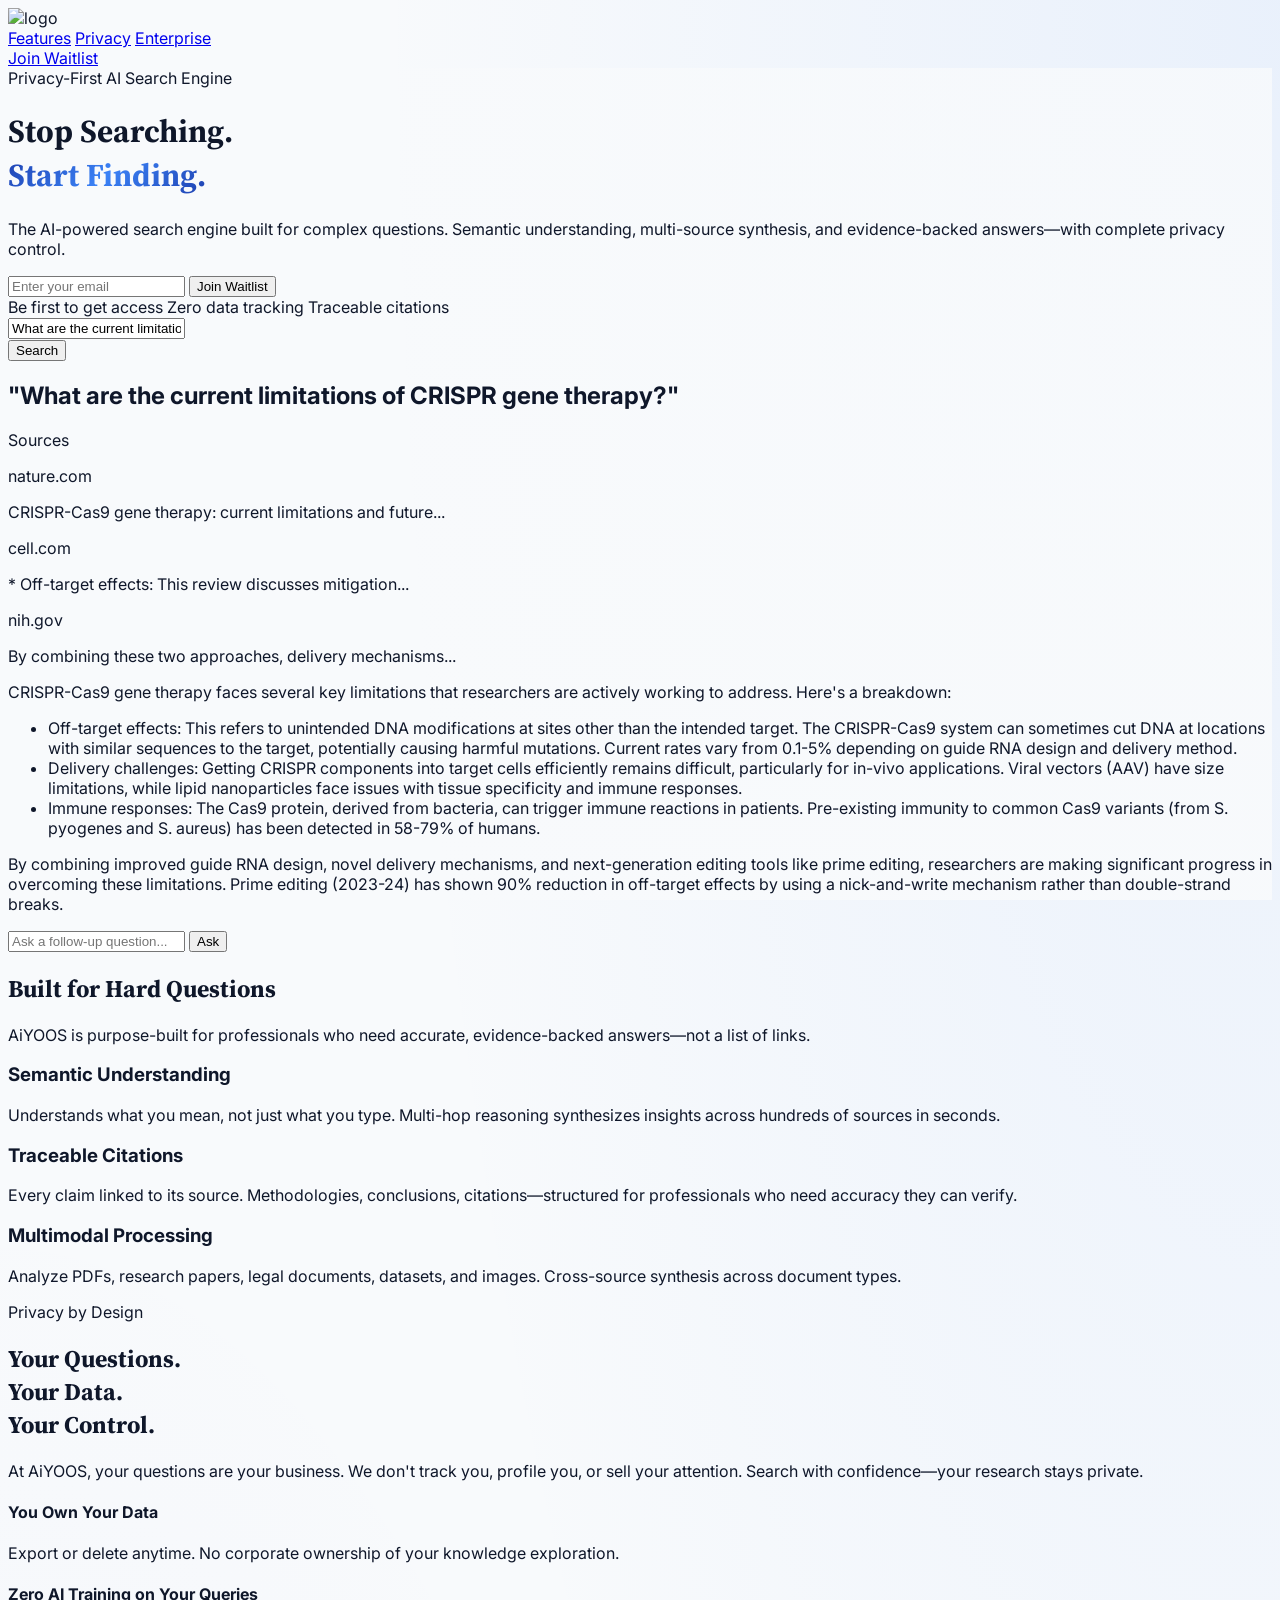
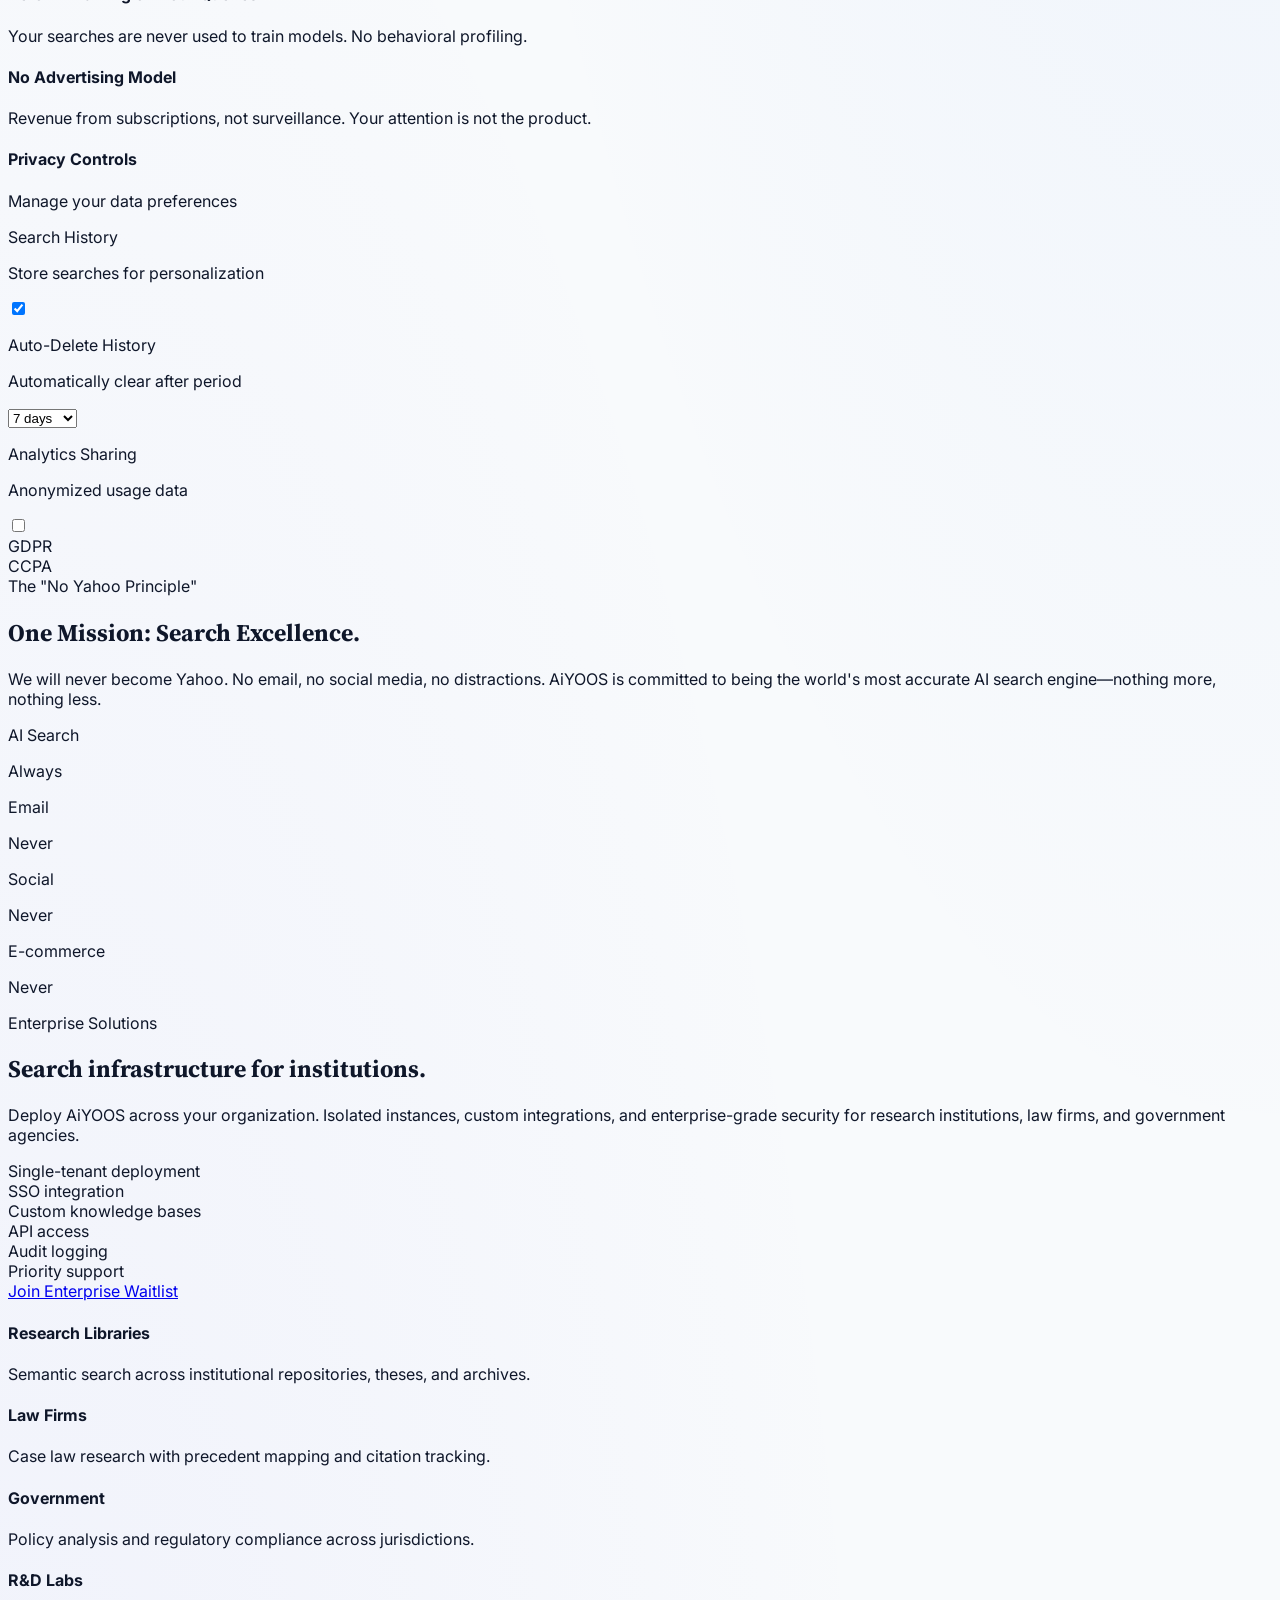
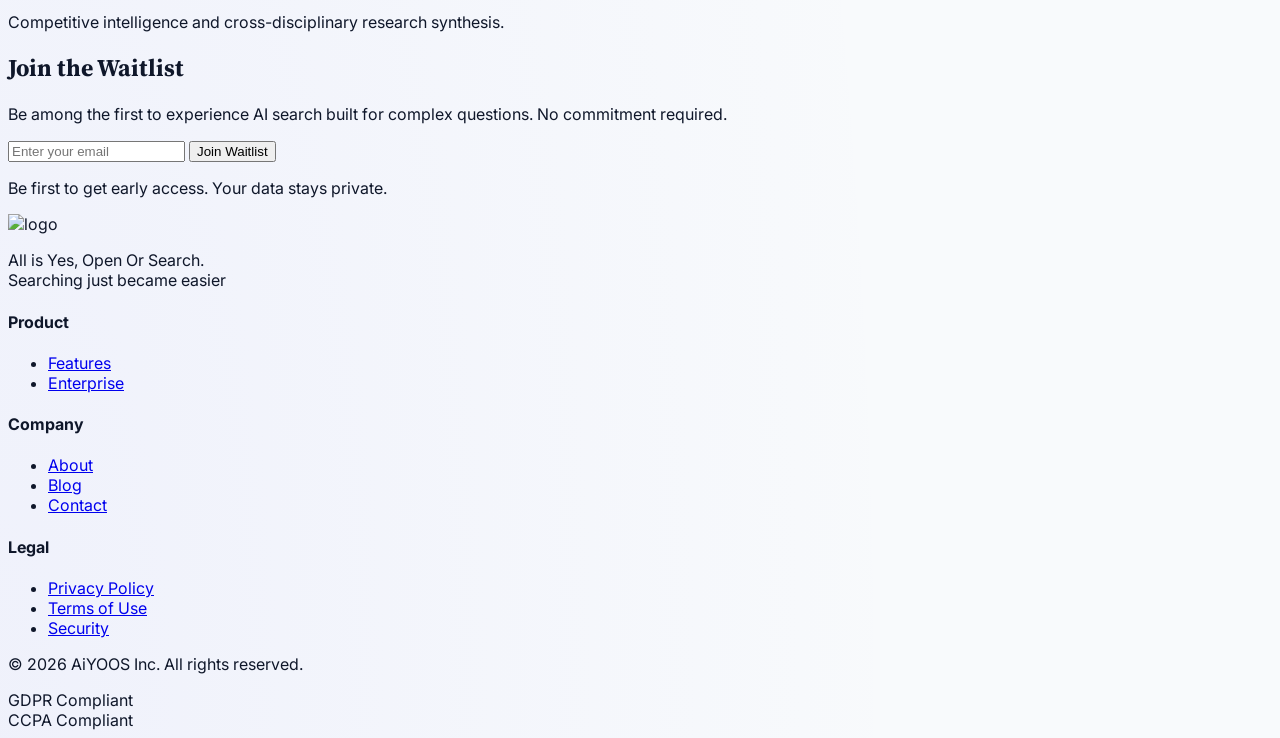
==== index.html @ 28da2761 "feat: refine footer/nav links and add security-compliance page   Details:   - Remove API, Compliance" ====
<!DOCTYPE html>
<html lang="en">
<head>
    <meta charset="UTF-8">
    <link rel="icon" type="image/png" href="favicon.png" />
    <meta name="viewport" content="width=device-width, initial-scale=1.0">
    <title>AiYOOS - AI-Powered Search Engine for Complex Questions</title>
    <script src="https://cdn.tailwindcss.com"></script>
    <script src="https://code.iconify.design/iconify-icon/1.0.7/iconify-icon.min.js"></script>
    <link rel="preconnect" href="https://fonts.googleapis.com">
    <link rel="preconnect" href="https://fonts.gstatic.com" crossorigin="">
    <link href="https://fonts.googleapis.com/css2?family=Inter:wght@300;400;500;600;700&family=Source+Serif+4:opsz,wght@8..60,400;8..60,500;8..60,600&display=swap" rel="stylesheet">
    <style>
        :root {
            --font-serif: 'Source Serif 4', serif;
            --font-sans: 'Inter', sans-serif;
        }
        body {
            font-family: var(--font-sans);
            background-color: #F8FAFC;
            color: #0F172A;
        }
        .hero-section {
            background-image: linear-gradient(to bottom, rgba(248, 250, 252, 0.8), rgba(248, 250, 252, 0.95)),
                              url('https://images.unsplash.com/photo-1639322537228-f710d846310a?auto=format&fit=crop&q=80&w=2000');
            background-size: cover;
            background-position: center;
            background-attachment: fixed;
        }
        .font-serif-display {
            font-family: var(--font-serif);
        }
        /* Custom Scrollbar */
        .custom-scroll::-webkit-scrollbar {
            width: 4px;
        }
        .custom-scroll::-webkit-scrollbar-track {
            background: transparent;
        }
        .custom-scroll::-webkit-scrollbar-thumb {
            background: #CBD5E1;
            border-radius: 2px;
        }
        /* Custom Selection */
        ::selection {
            background: #DBEAFE;
            color: #1E3A8A;
        }
        /* Smooth Fade In */
        .fade-in-up {
            animation: fadeInUp 0.8s ease-out forwards;
            opacity: 0;
            transform: translateY(20px);
        }
        @keyframes fadeInUp {
            to { opacity: 1; transform: translateY(0); }
        }
        .delay-100 { animation-delay: 0.1s; }
        .delay-200 { animation-delay: 0.2s; }
        .delay-300 { animation-delay: 0.3s; }
        .delay-400 { animation-delay: 0.4s; }

        /* Custom Toggle Switch */
        .toggle-checkbox:checked {
            right: 0;
            border-color: #1E40AF;
        }
        .toggle-checkbox:checked + .toggle-label {
            background-color: #1E40AF;
        }

        /* Subtle Gradient Mesh */
        .mesh-bg {
            background-image:
                radial-gradient(at 100% 0%, rgba(59, 130, 246, 0.08) 0px, transparent 50%),
                radial-gradient(at 0% 100%, rgba(99, 102, 241, 0.06) 0px, transparent 50%);
        }

        /* Typing cursor animation */
        .typing-cursor::after {
            content: '|';
            animation: blink 1s infinite;
            color: #3B82F6;
        }
        @keyframes blink {
            0%, 50% { opacity: 1; }
            51%, 100% { opacity: 0; }
        }

        /* Gradient text */
        .gradient-text {
            background: linear-gradient(135deg, #1E40AF 0%, #3B82F6 50%, #1E40AF 100%);
            -webkit-background-clip: text;
            -webkit-text-fill-color: transparent;
            background-clip: text;
        }

        /* Source card hover */
        .source-card {
            transition: all 0.2s ease;
        }
        .source-card:hover {
            transform: translateY(-2px);
            box-shadow: 0 4px 12px rgba(0,0,0,0.08);
        }
    </style>
</head>
<body class="antialiased min-h-screen flex flex-col mesh-bg overflow-x-hidden">

    <!-- Navigation -->
    <nav class="w-full border-b border-slate-200/60 bg-white/70 backdrop-blur-md fixed top-0 z-50">
        <div class="max-w-7xl mx-auto px-6 h-16 flex items-center justify-between">
            <div class="flex items-center gap-2">
                <img src="logo_light.png" width="96" height="32" alt="logo" />
            </div>

            <div class="hidden md:flex items-center gap-8 text-sm text-slate-600 font-medium">
                <a href="#features" class="hover:text-blue-600 transition-colors">Features</a>
                <a href="#privacy" class="hover:text-blue-600 transition-colors">Privacy</a>
                <a href="#enterprise" class="hover:text-blue-600 transition-colors">Enterprise</a>
            </div>

            <div class="flex items-center gap-4">
                <a href="#waitlist" class="text-sm font-medium bg-blue-600 text-white px-4 py-2 rounded-lg hover:bg-blue-700 transition-all shadow-sm">
                    Join Waitlist
                </a>
            </div>
        </div>
    </nav>

    <!-- Hero Section -->
    <main class="hero-section flex-grow pt-32 pb-20 px-6">
        <div class="max-w-4xl mx-auto text-center mb-16">
            <div class="fade-in-up inline-flex items-center gap-2 px-3 py-1.5 rounded-full bg-blue-50 border border-blue-100 text-blue-700 text-xs font-medium mb-8">
                <iconify-icon icon="solar:shield-check-bold" width="14"></iconify-icon>
                <span>Privacy-First AI Search Engine</span>
            </div>

            <h1 class="fade-in-up delay-100 font-serif-display text-6xl md:text-7xl lg:text-8xl leading-tight text-slate-900 tracking-tighter mb-6">
                Stop Searching.<br><span class="gradient-text">Start Finding.</span>
            </h1>

            <p class="fade-in-up delay-200 text-lg md:text-xl text-slate-600 max-w-2xl mx-auto leading-relaxed font-light">
                The AI-powered search engine built for complex questions. Semantic understanding, multi-source synthesis, and evidence-backed answers—with complete privacy control.
            </p>

            <div class="fade-in-up delay-300 mt-10 flex flex-col sm:flex-row items-center justify-center gap-4">
                <form class="waitlist-form w-full max-w-lg">
                    <div class="flex flex-col sm:flex-row gap-3">
                        <input type="email" name="email" placeholder="Enter your email" required class="flex-1 bg-white border border-slate-200 rounded-xl py-4 px-5 text-slate-900 placeholder:text-slate-400 focus:outline-none focus:ring-2 focus:ring-blue-500 focus:border-transparent shadow-lg shadow-slate-200/50 transition-all text-base">
                        <button type="submit" class="bg-blue-600 text-white px-8 py-4 rounded-xl font-semibold hover:bg-blue-700 transition-colors shadow-lg shadow-blue-200/50 whitespace-nowrap">
                            Join Waitlist
                        </button>
                    </div>
                </form>
            </div>

            <div class="fade-in-up delay-400 mt-6 flex flex-wrap items-center justify-center gap-x-6 gap-y-2 text-sm text-slate-500">
                <span class="flex items-center gap-1.5">
                    <iconify-icon icon="solar:check-circle-bold" width="16" class="text-green-500"></iconify-icon>
                    Be first to get access
                </span>
                <span class="flex items-center gap-1.5">
                    <iconify-icon icon="solar:check-circle-bold" width="16" class="text-green-500"></iconify-icon>
                    Zero data tracking
                </span>
                <span class="flex items-center gap-1.5">
                    <iconify-icon icon="solar:check-circle-bold" width="16" class="text-green-500"></iconify-icon>
                    Traceable citations
                </span>
            </div>
        </div>

        <!-- UI Demo / Search Interface - Redesigned to match image2.png -->
        <div class="fade-in-up delay-300 max-w-4xl mx-auto mt-16">
            <div class="rounded-2xl border border-slate-200 bg-white shadow-2xl shadow-slate-200/40 overflow-hidden">

                <!-- Search Bar -->
                <div class="p-4 border-b border-slate-100 bg-slate-50/50">
                    <div class="flex items-center gap-3">
                        <div class="flex-1 relative">
                            <div class="absolute inset-y-0 left-3 flex items-center pointer-events-none text-slate-400">
                                <iconify-icon icon="solar:magnifer-linear" width="18"></iconify-icon>
                            </div>
                            <input type="text" value="What are the current limitations of CRISPR gene therapy?" class="w-full bg-white border border-slate-200 rounded-lg py-2.5 pl-10 pr-4 text-sm text-slate-700 focus:outline-none focus:ring-2 focus:ring-blue-500 focus:border-transparent" readonly>
                        </div>
                        <button class="bg-blue-600 text-white px-5 py-2.5 rounded-lg text-sm font-medium hover:bg-blue-700 transition-colors">
                            Search
                        </button>
                    </div>
                </div>

                <!-- Main Content Area -->
                <div class="p-6 md:p-8">
                    <!-- Query as Heading -->
                    <h2 class="text-xl md:text-2xl font-semibold text-slate-900 mb-6">
                        "What are the current limitations of CRISPR gene therapy?"
                    </h2>

                    <!-- Sources Row -->
                    <div class="mb-6">
                        <div class="flex items-center gap-2 mb-3">
                            <span class="text-xs font-semibold text-slate-500 uppercase tracking-wider">Sources</span>
                        </div>
                        <div class="flex gap-3 overflow-x-auto pb-2">
                            <!-- Source 1 -->
                            <div class="flex-shrink-0 min-w-[180px] max-w-[200px] rounded-xl p-4 border border-slate-100">
                                <p class="text-xs font-medium text-blue-600 mb-0.5 truncate">nature.com</p>
                                <p class="text-xs text-slate-500 line-clamp-2">CRISPR-Cas9 gene therapy: current limitations and future...</p>
                            </div>
                            <!-- Source 2 -->
                            <div class="flex-shrink-0 min-w-[180px] max-w-[200px] rounded-xl p-4 border border-slate-100">
                                <p class="text-xs font-medium text-blue-600 mb-0.5 truncate">cell.com</p>
                                <p class="text-xs text-slate-500 line-clamp-2">* Off-target effects: This review discusses mitigation...</p>
                            </div>
                            <!-- Source 3 -->
                            <div class="flex-shrink-0 min-w-[180px] max-w-[200px] rounded-xl p-4 border border-slate-100">
                                <p class="text-xs font-medium text-blue-600 mb-0.5 truncate">nih.gov</p>
                                <p class="text-xs text-slate-500 line-clamp-2">By combining these two approaches, delivery mechanisms...</p>
                            </div>
                            <!-- More indicator -->
                            <div class="flex-shrink-0 flex items-center text-slate-400">
                                <iconify-icon icon="solar:menu-dots-bold" width="20"></iconify-icon>
                            </div>
                        </div>
                    </div>

                    <!-- Answer Box -->
                    <div class="bg-slate-50 rounded-xl p-6 border border-slate-100">
                        <p class="text-slate-700 text-sm leading-relaxed mb-4">
                            CRISPR-Cas9 gene therapy faces several key limitations that researchers are actively working to address. Here's a breakdown:
                        </p>

                        <ul class="space-y-4 mb-4">
                            <li class="text-sm text-slate-700 leading-relaxed">
                                <span class="font-semibold text-slate-900">Off-target effects:</span> This refers to unintended DNA modifications at sites other than the intended target. The CRISPR-Cas9 system can sometimes cut DNA at locations with similar sequences to the target, potentially causing harmful mutations. Current rates vary from 0.1-5% depending on guide RNA design and delivery method.
                            </li>
                            <li class="text-sm text-slate-700 leading-relaxed">
                                <span class="font-semibold text-slate-900">Delivery challenges:</span> Getting CRISPR components into target cells efficiently remains difficult, particularly for in-vivo applications. Viral vectors (AAV) have size limitations, while lipid nanoparticles face issues with tissue specificity and immune responses.
                            </li>
                            <li class="text-sm text-slate-700 leading-relaxed">
                                <span class="font-semibold text-slate-900">Immune responses:</span> The Cas9 protein, derived from bacteria, can trigger immune reactions in patients. Pre-existing immunity to common Cas9 variants (from S. pyogenes and S. aureus) has been detected in 58-79% of humans.
                            </li>
                        </ul>

                        <p class="text-slate-700 text-sm leading-relaxed">
                            By combining improved guide RNA design, novel delivery mechanisms, and next-generation editing tools like prime editing, researchers are making significant progress in overcoming these limitations. Prime editing (2023-24) has shown 90% reduction in off-target effects by using a nick-and-write mechanism rather than double-strand breaks.
                        </p>
                    </div>

                    <!-- Follow-up Input -->
                    <div class="mt-6">
                        <div class="flex items-center gap-3">
                            <input type="text" placeholder="Ask a follow-up question..." class="flex-1 bg-white border border-slate-200 rounded-lg py-2.5 px-4 text-sm text-slate-700 placeholder:text-slate-400 focus:outline-none focus:ring-2 focus:ring-blue-500 focus:border-transparent">
                            <button class="bg-blue-600 text-white px-4 py-2.5 rounded-lg text-sm font-medium hover:bg-blue-700 transition-colors flex items-center gap-2">
                                <iconify-icon icon="solar:chat-round-dots-bold" width="16"></iconify-icon>
                                Ask
                            </button>
                        </div>
                    </div>
                </div>
            </div>
        </div>
    </main>

    <!-- Features Section -->
    <section id="features" class="py-24 bg-white border-t border-slate-100">
        <div class="max-w-7xl mx-auto px-6">
            <div class="text-center mb-16">
                <h2 class="font-serif-display text-4xl md:text-5xl text-slate-900 mb-4 tracking-tight">Built for Hard Questions</h2>
                <p class="text-slate-600 max-w-2xl mx-auto">AiYOOS is purpose-built for professionals who need accurate, evidence-backed answers—not a list of links.</p>
            </div>

            <div class="grid grid-cols-1 md:grid-cols-3 gap-8">
                <!-- Feature 1 -->
                <div class="group p-8 rounded-2xl border border-slate-100 hover:border-blue-200 hover:bg-blue-50/30 transition-all duration-300">
                    <div class="w-14 h-14 rounded-xl bg-blue-50 border border-blue-100 flex items-center justify-center mb-6 group-hover:bg-blue-600 transition-colors duration-300">
                        <iconify-icon icon="ph:brain-bold" width="28" class="text-blue-600 group-hover:text-white transition-colors duration-300"></iconify-icon>
                    </div>
                    <h3 class="font-semibold text-xl text-slate-900 mb-3">Semantic Understanding</h3>
                    <p class="text-slate-600 text-sm leading-relaxed">
                        Understands what you mean, not just what you type. Multi-hop reasoning synthesizes insights across hundreds of sources in seconds.
                    </p>
                </div>

                <!-- Feature 2 -->
                <div class="group p-8 rounded-2xl border border-slate-100 hover:border-blue-200 hover:bg-blue-50/30 transition-all duration-300">
                    <div class="w-14 h-14 rounded-xl bg-blue-50 border border-blue-100 flex items-center justify-center mb-6 group-hover:bg-blue-600 transition-colors duration-300">
                        <iconify-icon icon="solar:link-bold" width="28" class="text-blue-600 group-hover:text-white transition-colors duration-300"></iconify-icon>
                    </div>
                    <h3 class="font-semibold text-xl text-slate-900 mb-3">Traceable Citations</h3>
                    <p class="text-slate-600 text-sm leading-relaxed">
                        Every claim linked to its source. Methodologies, conclusions, citations—structured for professionals who need accuracy they can verify.
                    </p>
                </div>

                <!-- Feature 3 -->
                <div class="group p-8 rounded-2xl border border-slate-100 hover:border-blue-200 hover:bg-blue-50/30 transition-all duration-300">
                    <div class="w-14 h-14 rounded-xl bg-blue-50 border border-blue-100 flex items-center justify-center mb-6 group-hover:bg-blue-600 transition-colors duration-300">
                        <iconify-icon icon="solar:documents-bold" width="28" class="text-blue-600 group-hover:text-white transition-colors duration-300"></iconify-icon>
                    </div>
                    <h3 class="font-semibold text-xl text-slate-900 mb-3">Multimodal Processing</h3>
                    <p class="text-slate-600 text-sm leading-relaxed">
                        Analyze PDFs, research papers, legal documents, datasets, and images. Cross-source synthesis across document types.
                    </p>
                </div>
            </div>
        </div>
    </section>

    <!-- Privacy Section -->
    <section id="privacy" class="py-24 bg-slate-50 border-t border-slate-100">
        <div class="max-w-7xl mx-auto px-6">
            <div class="grid grid-cols-1 lg:grid-cols-2 gap-16 items-center">
                <div>
                    <div class="inline-flex items-center gap-2 px-3 py-1.5 rounded-full bg-green-50 border border-green-100 text-green-700 text-xs font-medium mb-6">
                        <iconify-icon icon="solar:shield-check-bold" width="14"></iconify-icon>
                        <span>Privacy by Design</span>
                    </div>
                    <h2 class="font-serif-display text-4xl md:text-5xl text-slate-900 mb-6 tracking-tight">
                        Your Questions.<br/>Your Data.<br/>Your Control.
                    </h2>
                    <p class="text-slate-600 text-lg leading-relaxed mb-8">
                        At AiYOOS, your questions are your business. We don't track you, profile you, or sell your attention. Search with confidence—your research stays private.
                    </p>

                    <div class="space-y-4">
                        <div class="flex items-start gap-4">
                            <div class="w-10 h-10 rounded-lg bg-green-100 flex items-center justify-center flex-shrink-0">
                                <iconify-icon icon="solar:user-check-bold" width="20" class="text-green-600"></iconify-icon>
                            </div>
                            <div>
                                <h4 class="font-medium text-slate-900">You Own Your Data</h4>
                                <p class="text-slate-600 text-sm">Export or delete anytime. No corporate ownership of your knowledge exploration.</p>
                            </div>
                        </div>
                        <div class="flex items-start gap-4">
                            <div class="w-10 h-10 rounded-lg bg-green-100 flex items-center justify-center flex-shrink-0">
                                <iconify-icon icon="solar:eye-closed-bold" width="20" class="text-green-600"></iconify-icon>
                            </div>
                            <div>
                                <h4 class="font-medium text-slate-900">Zero AI Training on Your Queries</h4>
                                <p class="text-slate-600 text-sm">Your searches are never used to train models. No behavioral profiling.</p>
                            </div>
                        </div>
                        <div class="flex items-start gap-4">
                            <div class="w-10 h-10 rounded-lg bg-green-100 flex items-center justify-center flex-shrink-0">
                                <iconify-icon icon="solar:bill-cross-bold" width="20" class="text-green-600"></iconify-icon>
                            </div>
                            <div>
                                <h4 class="font-medium text-slate-900">No Advertising Model</h4>
                                <p class="text-slate-600 text-sm">Revenue from subscriptions, not surveillance. Your attention is not the product.</p>
                            </div>
                        </div>
                    </div>
                </div>

                <div class="relative">
                    <div class="bg-white rounded-2xl border border-slate-200 shadow-xl p-8">
                        <div class="flex items-center gap-3 mb-6 pb-6 border-b border-slate-100">
                            <div class="w-10 h-10 rounded-full bg-slate-100 flex items-center justify-center">
                                <iconify-icon icon="solar:settings-bold" width="20" class="text-slate-600"></iconify-icon>
                            </div>
                            <div>
                                <h4 class="font-medium text-slate-900">Privacy Controls</h4>
                                <p class="text-xs text-slate-500">Manage your data preferences</p>
                            </div>
                        </div>

                        <div class="space-y-6">
                            <div class="flex items-center justify-between">
                                <div>
                                    <p class="font-medium text-slate-800 text-sm">Search History</p>
                                    <p class="text-xs text-slate-500">Store searches for personalization</p>
                                </div>
                                <div class="relative inline-block w-12 h-6 align-middle select-none">
                                    <input type="checkbox" id="history-toggle" class="absolute block w-6 h-6 rounded-full bg-white border-2 border-slate-300 appearance-none cursor-pointer transition-all duration-300 left-0 top-0 checked:right-0 checked:left-auto checked:border-blue-600" checked>
                                    <label for="history-toggle" class="block overflow-hidden h-6 rounded-full bg-slate-200 cursor-pointer"></label>
                                </div>
                            </div>

                            <div class="flex items-center justify-between">
                                <div>
                                    <p class="font-medium text-slate-800 text-sm">Auto-Delete History</p>
                                    <p class="text-xs text-slate-500">Automatically clear after period</p>
                                </div>
                                <select class="text-sm border border-slate-200 rounded-lg px-3 py-1.5 bg-white text-slate-700">
                                    <option>7 days</option>
                                    <option>30 days</option>
                                    <option>90 days</option>
                                    <option>Never</option>
                                </select>
                            </div>

                            <div class="flex items-center justify-between">
                                <div>
                                    <p class="font-medium text-slate-800 text-sm">Analytics Sharing</p>
                                    <p class="text-xs text-slate-500">Anonymized usage data</p>
                                </div>
                                <div class="relative inline-block w-12 h-6 align-middle select-none">
                                    <input type="checkbox" id="analytics-toggle" class="absolute block w-6 h-6 rounded-full bg-white border-2 border-slate-300 appearance-none cursor-pointer transition-all duration-300 left-0 top-0 checked:right-0 checked:left-auto checked:border-blue-600">
                                    <label for="analytics-toggle" class="block overflow-hidden h-6 rounded-full bg-slate-200 cursor-pointer"></label>
                                </div>
                            </div>
                        </div>

                        <div class="mt-8 pt-6 border-t border-slate-100 flex gap-3">
                            <div class="flex items-center gap-2 text-xs text-slate-500">
                                <iconify-icon icon="solar:verified-check-bold" width="16" class="text-green-500"></iconify-icon>
                                GDPR
                            </div>
                            <div class="flex items-center gap-2 text-xs text-slate-500">
                                <iconify-icon icon="solar:verified-check-bold" width="16" class="text-green-500"></iconify-icon>
                                CCPA
                            </div>
                        </div>
                    </div>
                </div>
            </div>
        </div>
    </section>

    <!-- Focus Section -->
    <section class="py-24 bg-white border-t border-slate-100">
        <div class="max-w-4xl mx-auto px-6 text-center">
            <div class="inline-flex items-center gap-2 px-3 py-1.5 rounded-full bg-amber-50 border border-amber-100 text-amber-700 text-xs font-medium mb-6">
                <iconify-icon icon="solar:target-bold" width="14"></iconify-icon>
                <span>The "No Yahoo Principle"</span>
            </div>
            <h2 class="font-serif-display text-4xl md:text-5xl text-slate-900 mb-6 tracking-tight">
                One Mission: Search Excellence.
            </h2>
            <p class="text-slate-600 text-lg leading-relaxed mb-12 max-w-2xl mx-auto">
                We will never become Yahoo. No email, no social media, no distractions. AiYOOS is committed to being the world's most accurate AI search engine—nothing more, nothing less.
            </p>

            <div class="grid grid-cols-2 md:grid-cols-4 gap-6">
                <div class="p-6 rounded-xl bg-slate-50 border border-slate-100">
                    <iconify-icon icon="solar:magnifer-bold" width="32" class="text-blue-600 mb-3"></iconify-icon>
                    <p class="text-sm font-medium text-slate-800">AI Search</p>
                    <p class="text-xs text-green-600 mt-1">Always</p>
                </div>
                <div class="p-6 rounded-xl bg-slate-50 border border-slate-100">
                    <iconify-icon icon="solar:mailbox-bold" width="32" class="text-slate-300 mb-3"></iconify-icon>
                    <p class="text-sm font-medium text-slate-400">Email</p>
                    <p class="text-xs text-red-500 mt-1">Never</p>
                </div>
                <div class="p-6 rounded-xl bg-slate-50 border border-slate-100">
                    <iconify-icon icon="solar:users-group-rounded-bold" width="32" class="text-slate-300 mb-3"></iconify-icon>
                    <p class="text-sm font-medium text-slate-400">Social</p>
                    <p class="text-xs text-red-500 mt-1">Never</p>
                </div>
                <div class="p-6 rounded-xl bg-slate-50 border border-slate-100">
                    <iconify-icon icon="solar:shop-2-bold" width="32" class="text-slate-300 mb-3"></iconify-icon>
                    <p class="text-sm font-medium text-slate-400">E-commerce</p>
                    <p class="text-xs text-red-500 mt-1">Never</p>
                </div>
            </div>
        </div>
    </section>

    <!-- Enterprise Section -->
    <section id="enterprise" class="py-24 bg-gradient-to-b from-slate-900 to-slate-800 text-white">
        <div class="max-w-7xl mx-auto px-6">
            <div class="grid grid-cols-1 lg:grid-cols-2 gap-16 items-center">
                <div>
                    <div class="inline-flex items-center gap-2 px-3 py-1.5 rounded-full bg-white/10 border border-white/20 text-white/90 text-xs font-medium mb-6">
                        <iconify-icon icon="solar:buildings-3-bold" width="14"></iconify-icon>
                        <span>Enterprise Solutions</span>
                    </div>
                    <h2 class="font-serif-display text-4xl md:text-5xl text-white mb-6 tracking-tight">
                        Search infrastructure for institutions.
                    </h2>
                    <p class="text-slate-300 text-lg leading-relaxed mb-8">
                        Deploy AiYOOS across your organization. Isolated instances, custom integrations, and enterprise-grade security for research institutions, law firms, and government agencies.
                    </p>

                    <div class="grid grid-cols-2 gap-4 mb-8">
                        <div class="flex items-center gap-3">
                            <iconify-icon icon="solar:check-circle-bold" width="20" class="text-blue-400"></iconify-icon>
                            <span class="text-slate-300 text-sm">Single-tenant deployment</span>
                        </div>
                        <div class="flex items-center gap-3">
                            <iconify-icon icon="solar:check-circle-bold" width="20" class="text-blue-400"></iconify-icon>
                            <span class="text-slate-300 text-sm">SSO integration</span>
                        </div>
                        <div class="flex items-center gap-3">
                            <iconify-icon icon="solar:check-circle-bold" width="20" class="text-blue-400"></iconify-icon>
                            <span class="text-slate-300 text-sm">Custom knowledge bases</span>
                        </div>
                        <div class="flex items-center gap-3">
                            <iconify-icon icon="solar:check-circle-bold" width="20" class="text-blue-400"></iconify-icon>
                            <span class="text-slate-300 text-sm">API access</span>
                        </div>
                        <div class="flex items-center gap-3">
                            <iconify-icon icon="solar:check-circle-bold" width="20" class="text-blue-400"></iconify-icon>
                            <span class="text-slate-300 text-sm">Audit logging</span>
                        </div>
                        <div class="flex items-center gap-3">
                            <iconify-icon icon="solar:check-circle-bold" width="20" class="text-blue-400"></iconify-icon>
                            <span class="text-slate-300 text-sm">Priority support</span>
                        </div>
                    </div>

                    <a href="#waitlist" class="inline-flex items-center gap-2 bg-white text-slate-900 px-6 py-3 rounded-lg font-medium hover:bg-slate-100 transition-colors">
                        Join Enterprise Waitlist
                        <iconify-icon icon="solar:arrow-right-linear" width="18"></iconify-icon>
                    </a>
                </div>

                <div class="grid grid-cols-2 gap-4">
                    <div class="p-6 rounded-2xl bg-white/5 border border-white/10 backdrop-blur">
                        <iconify-icon icon="solar:library-bold" width="32" class="text-blue-400 mb-4"></iconify-icon>
                        <h4 class="font-medium text-white mb-2">Research Libraries</h4>
                        <p class="text-slate-400 text-sm">Semantic search across institutional repositories, theses, and archives.</p>
                    </div>
                    <div class="p-6 rounded-2xl bg-white/5 border border-white/10 backdrop-blur">
                        <iconify-icon icon="solar:scale-bold" width="32" class="text-blue-400 mb-4"></iconify-icon>
                        <h4 class="font-medium text-white mb-2">Law Firms</h4>
                        <p class="text-slate-400 text-sm">Case law research with precedent mapping and citation tracking.</p>
                    </div>
                    <div class="p-6 rounded-2xl bg-white/5 border border-white/10 backdrop-blur">
                        <iconify-icon icon="solar:buildings-bold" width="32" class="text-blue-400 mb-4"></iconify-icon>
                        <h4 class="font-medium text-white mb-2">Government</h4>
                        <p class="text-slate-400 text-sm">Policy analysis and regulatory compliance across jurisdictions.</p>
                    </div>
                    <div class="p-6 rounded-2xl bg-white/5 border border-white/10 backdrop-blur">
                        <iconify-icon icon="solar:test-tube-bold" width="32" class="text-blue-400 mb-4"></iconify-icon>
                        <h4 class="font-medium text-white mb-2">R&D Labs</h4>
                        <p class="text-slate-400 text-sm">Competitive intelligence and cross-disciplinary research synthesis.</p>
                    </div>
                </div>
            </div>
        </div>
    </section>

    <!-- CTA Section -->
    <section id="waitlist" class="py-20 bg-blue-600">
        <div class="max-w-3xl mx-auto px-6 text-center">
            <h2 class="font-serif-display text-4xl md:text-5xl text-white mb-6 tracking-tight">Join the Waitlist</h2>
            <p class="text-blue-100 mb-8 text-lg">Be among the first to experience AI search built for complex questions. No commitment required.</p>

            <form class="waitlist-form max-w-md mx-auto">
                <div class="flex flex-col sm:flex-row gap-2">
                    <input type="email" name="email" placeholder="Enter your email" required class="flex-1 bg-white/10 border border-white/20 rounded-lg px-4 py-3 text-white placeholder:text-white/60 focus:outline-none focus:ring-2 focus:ring-white/50 backdrop-blur">
                    <button type="submit" class="bg-white text-blue-600 px-6 py-3 rounded-lg font-medium hover:bg-blue-50 transition-colors whitespace-nowrap">
                        Join Waitlist
                    </button>
                </div>
            </form>

            <p class="text-blue-200 text-xs mt-4">Be first to get early access. Your data stays private.</p>
        </div>
    </section>

    <!-- Footer -->
    <footer class="bg-slate-900 text-white py-16">
        <div class="max-w-7xl mx-auto px-6">
            <div class="grid grid-cols-1 md:grid-cols-4 gap-12 mb-12">
                <div class="md:col-span-1">
                    <div class="flex items-center gap-2 mb-4">
                        <img src="logo_dark.png" width="96" height="32" alt="logo" />
                    </div>
                    <p class="text-slate-400 text-sm leading-relaxed mb-4">
                        All is Yes, Open Or Search.<br/>
                        Searching just became easier
                    </p>
                    <div class="flex gap-3">
                        <a href="https://x.com/AiYOOSSearch" target="_blank" rel="noopener noreferrer" class="w-8 h-8 rounded-lg bg-white/5 flex items-center justify-center hover:bg-white/10 transition-colors">
                            <iconify-icon icon="prime:twitter" width="16" class="text-slate-400"></iconify-icon>
                        </a>
                        <a href="https://www.linkedin.com/company/aiyoos" target="_blank" rel="noopener noreferrer" class="w-8 h-8 rounded-lg bg-white/5 flex items-center justify-center hover:bg-white/10 transition-colors">
                            <iconify-icon icon="mdi:linkedin" width="16" class="text-slate-400"></iconify-icon>
                        </a>
                        <a href="https://discord.gg/EHbt3EFw" target="_blank" rel="noopener noreferrer" class="w-8 h-8 rounded-lg bg-white/5 flex items-center justify-center hover:bg-white/10 transition-colors">
                            <iconify-icon icon="prime:discord" width="16" class="text-slate-400"></iconify-icon>
                        </a>
                    </div>
                </div>

                <div>
                    <h4 class="font-semibold text-xs uppercase tracking-wider mb-4 text-slate-300">Product</h4>
                    <ul class="space-y-3 text-sm text-slate-400">
                        <li><a href="/#features" class="hover:text-white transition-colors">Features</a></li>
                        <li><a href="/#enterprise" class="hover:text-white transition-colors">Enterprise</a></li>
                        <!-- <li><a href="/#" class="hover:text-white transition-colors">Pricing</a></li> -->
                    </ul>
                </div>

                <div>
                    <h4 class="font-semibold text-xs uppercase tracking-wider mb-4 text-slate-300">Company</h4>
                    <ul class="space-y-3 text-sm text-slate-400">
                        <li><a href="/about" class="hover:text-white transition-colors">About</a></li>
                        <!-- <li><a href="/#" class="hover:text-white transition-colors">Careers</a></li> -->
                        <li><a href="/#" class="hover:text-white transition-colors">Blog</a></li>
                        <li><a href="/#" class="hover:text-white transition-colors">Contact</a></li>
                    </ul>
                </div>

                <div>
                    <h4 class="font-semibold text-xs uppercase tracking-wider mb-4 text-slate-300">Legal</h4>
                    <ul class="space-y-3 text-sm text-slate-400">
                        <li><a href="/privacy" class="hover:text-white transition-colors">Privacy Policy</a></li>
                        <li><a href="/terms-of-use" class="hover:text-white transition-colors">Terms of Use</a></li>
                        <li><a href="/security-compliance" class="hover:text-white transition-colors">Security</a></li>
                    </ul>
                </div>
            </div>

            <div class="pt-8 border-t border-slate-800 flex flex-col md:flex-row justify-between items-center gap-4">
                <p class="text-slate-500 text-sm">
                    © 2026 AiYOOS Inc. All rights reserved.
                </p>
                <div class="flex items-center gap-6">
                    <div class="flex items-center gap-2 text-xs text-slate-500">
                        <iconify-icon icon="solar:shield-check-bold" width="14" class="text-green-500"></iconify-icon>
                        GDPR Compliant
                    </div>
                    <div class="flex items-center gap-2 text-xs text-slate-500">
                        <iconify-icon icon="solar:shield-check-bold" width="14" class="text-green-500"></iconify-icon>
                        CCPA Compliant
                    </div>
                </div>
            </div>
        </div>
    </footer>

    <script>
        const handleFormSubmit = async (event) => {
            event.preventDefault();

            const form = event.target;

            const message = document.createElement('p');
            form.appendChild(message);

            const formData = new FormData(form);
            const email = formData.get('email');

            try {
                const res = await fetch('https://script.google.com/macros/s/AKfycbwz-6xiYl1dhG-aexVplvYROKwXh70d5ePpWwpkJrtwq4H5-25n1g2f02zp2LW9PGfh/exec', {
                    method: 'POST',
                    headers: { 'Content-Type': 'text/plain;charset=utf-8' },
                    body: JSON.stringify({
                        email,
                        userAgent: navigator.userAgent
                    })
                });

                const data = await res.json();

                if (data.success) {
                    message.textContent = 'Thanks for joining!';
                    form.reset();
                } else {
                    message.textContent = data.error || 'Something went wrong.';
                }
            } catch (err) {
                message.textContent = 'Network error. Try again later.';
            } finally {
                setTimeout(() => {
                    message.textContent = '';
                }, 2000);
            }
        };

        document.addEventListener('submit', async (event) => {
            if (event.target.matches('.waitlist-form')) {
                await handleFormSubmit(event);
            }
        });
    </script>
</body>
</html>
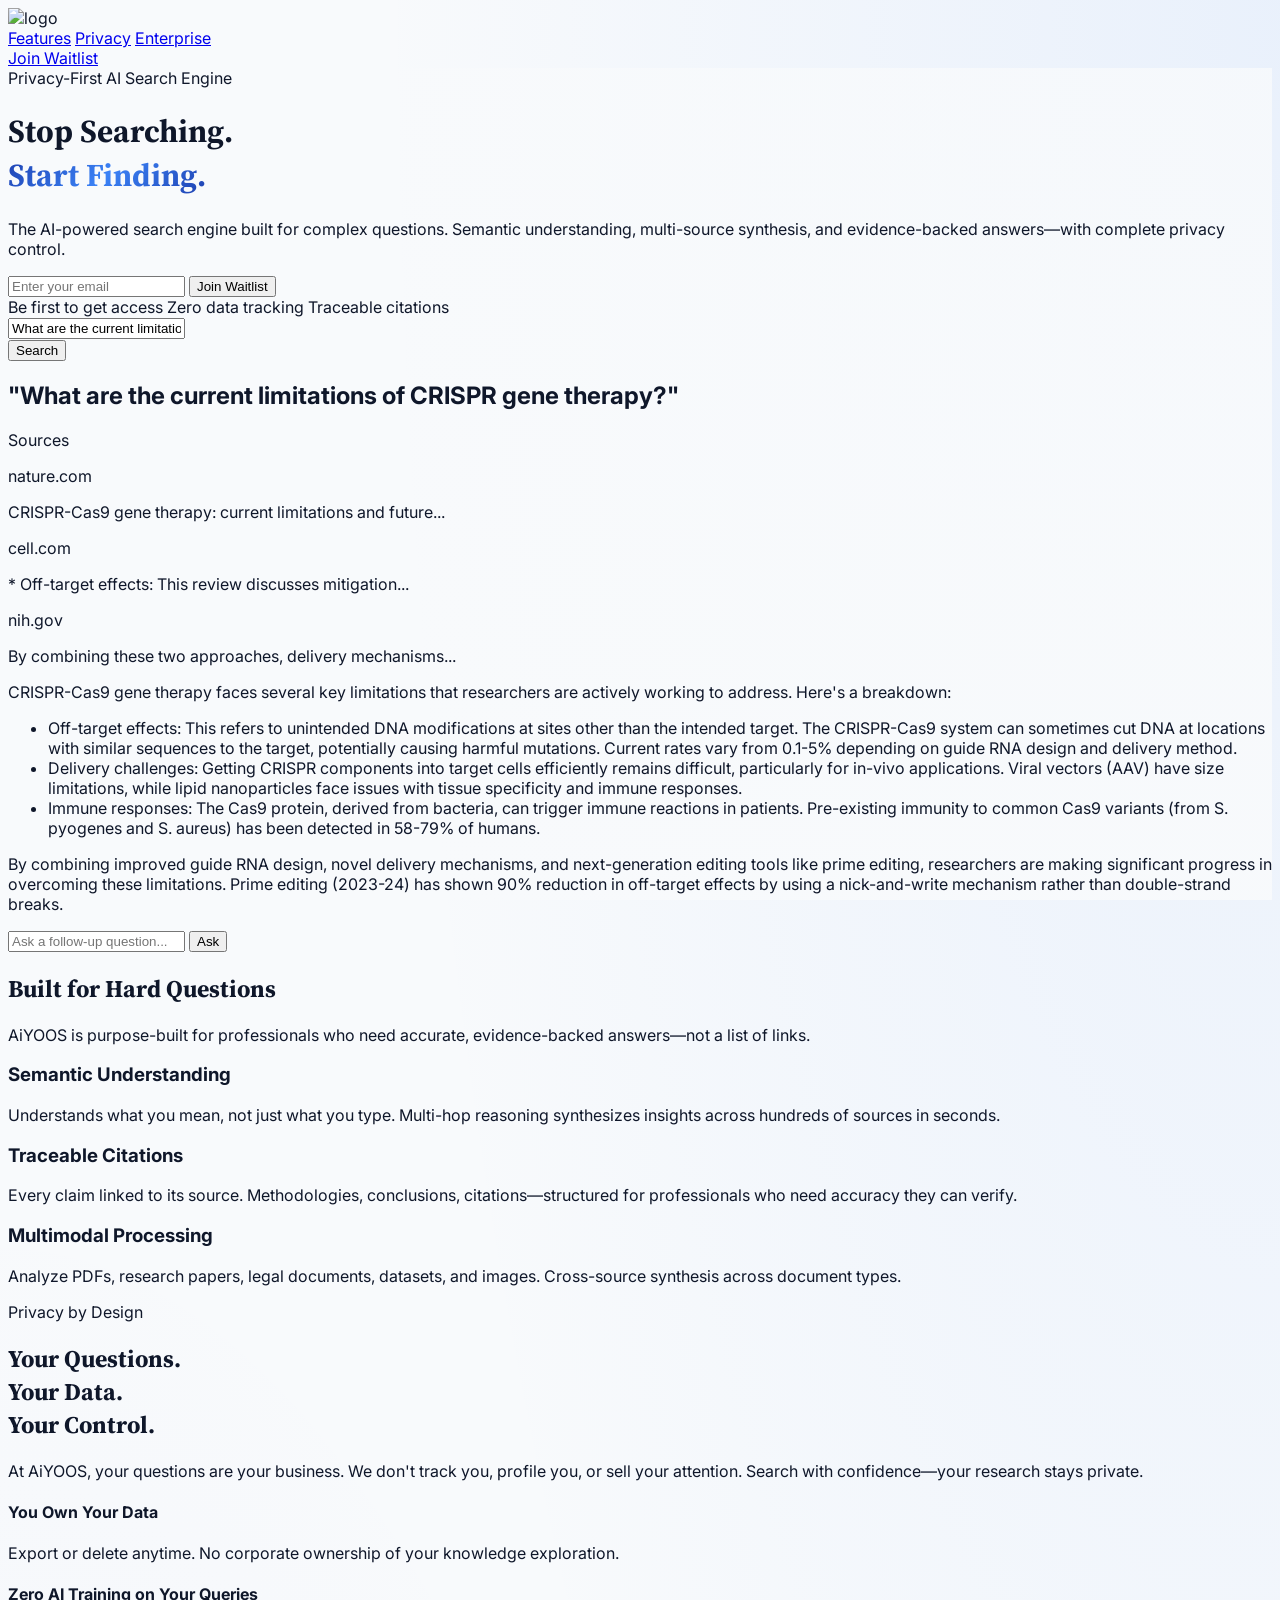
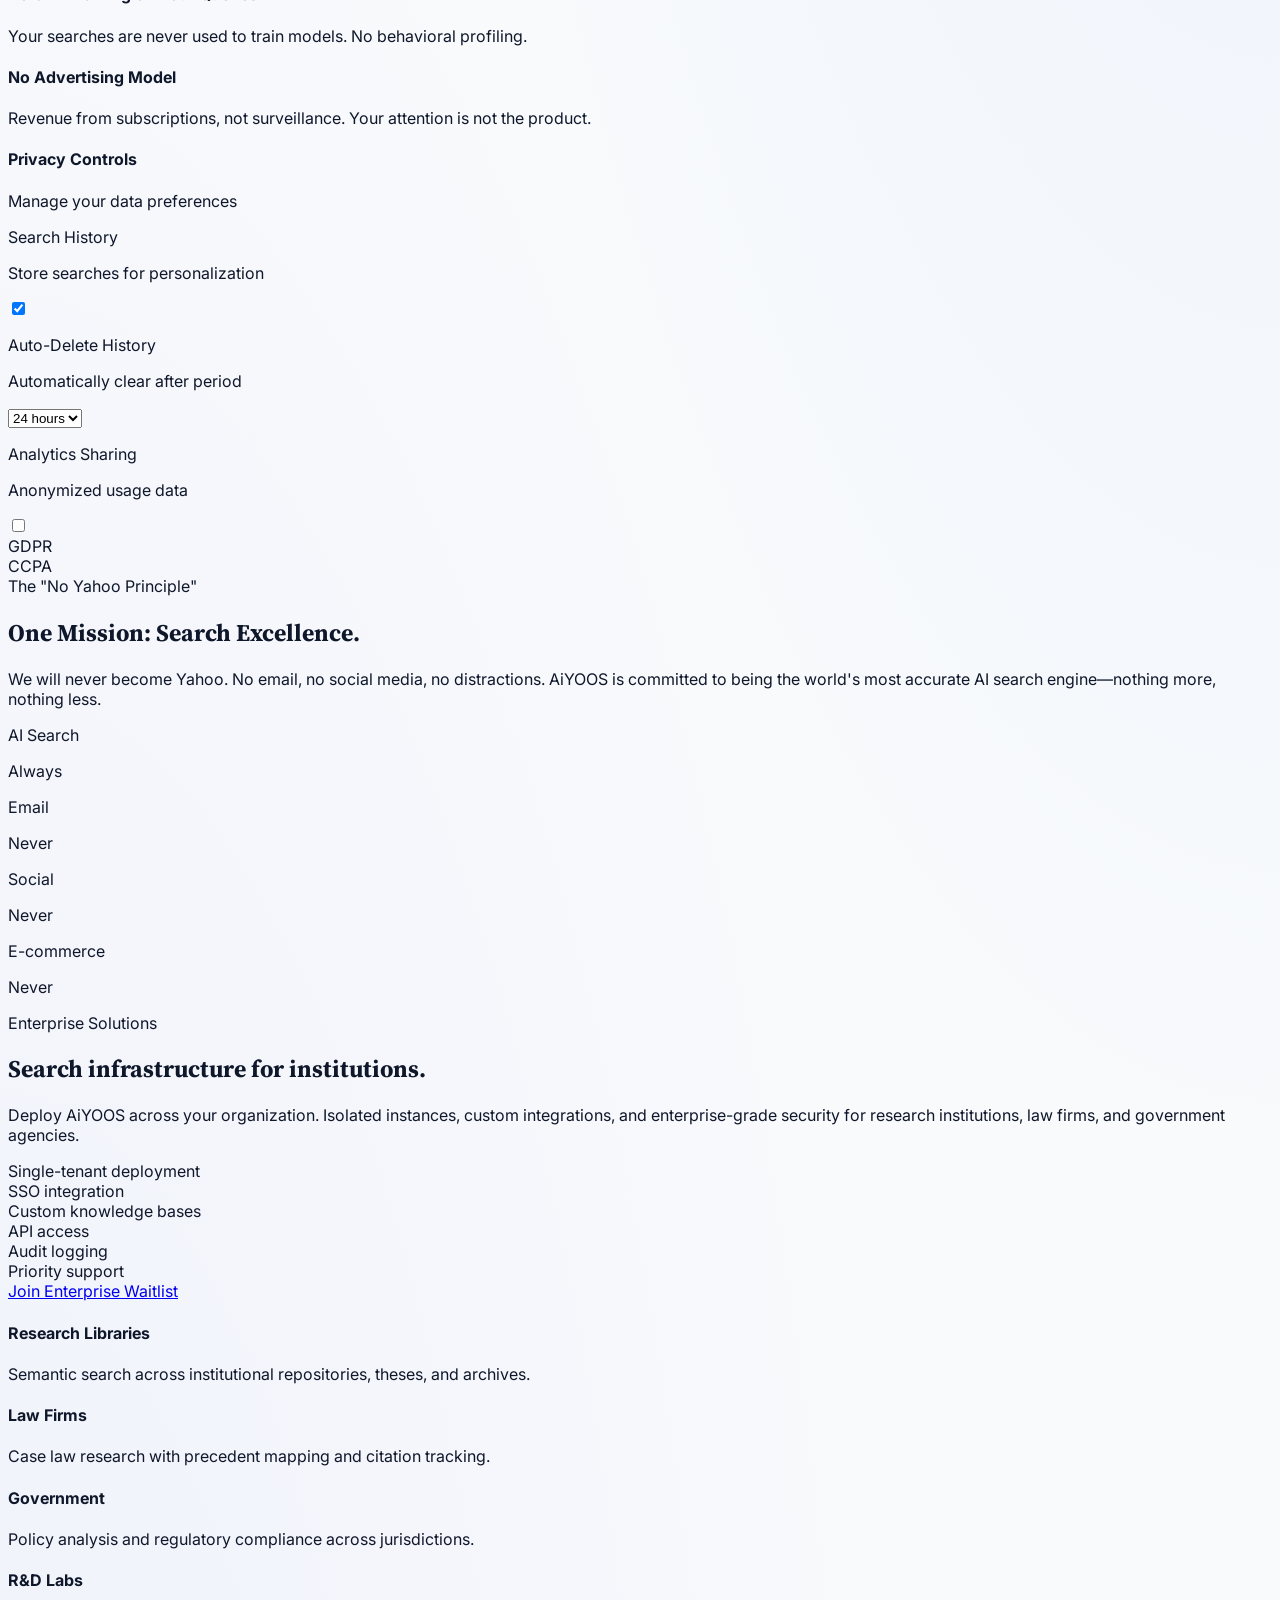
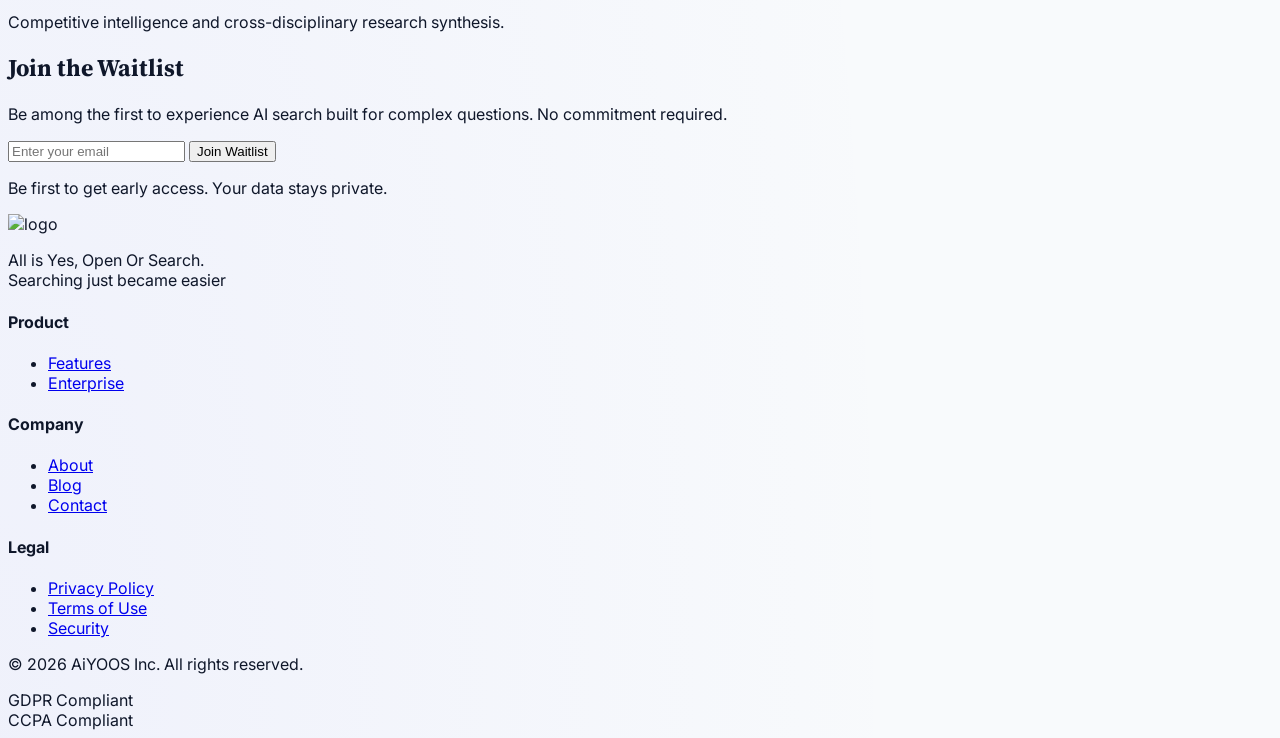
==== commit 3d2dd9f0: "docs: update Privacy Policy and Terms of Use to V1.2   - Bump version to 1.2, effective date April 8" ====
--- a/index.html
+++ b/index.html
@@ -5,7 +5,7 @@
     <link rel="icon" type="image/png" href="favicon.png" />
     <meta name="viewport" content="width=device-width, initial-scale=1.0">
     <title>AiYOOS - AI-Powered Search Engine for Complex Questions</title>
-    <script src="https://cdn.tailwindcss.com"></script>
+    <link href="./style.css" rel="stylesheet">
     <script src="https://code.iconify.design/iconify-icon/1.0.7/iconify-icon.min.js"></script>
     <link rel="preconnect" href="https://fonts.googleapis.com">
     <link rel="preconnect" href="https://fonts.gstatic.com" crossorigin="">
@@ -385,10 +385,10 @@
                                     <p class="text-xs text-slate-500">Automatically clear after period</p>
                                 </div>
                                 <select class="text-sm border border-slate-200 rounded-lg px-3 py-1.5 bg-white text-slate-700">
+                                    <option>24 hours</option>
                                     <option>7 days</option>
                                     <option>30 days</option>
-                                    <option>90 days</option>
-                                    <option>Never</option>
+                                    <option>Custom</option>
                                 </select>
                             </div>
 
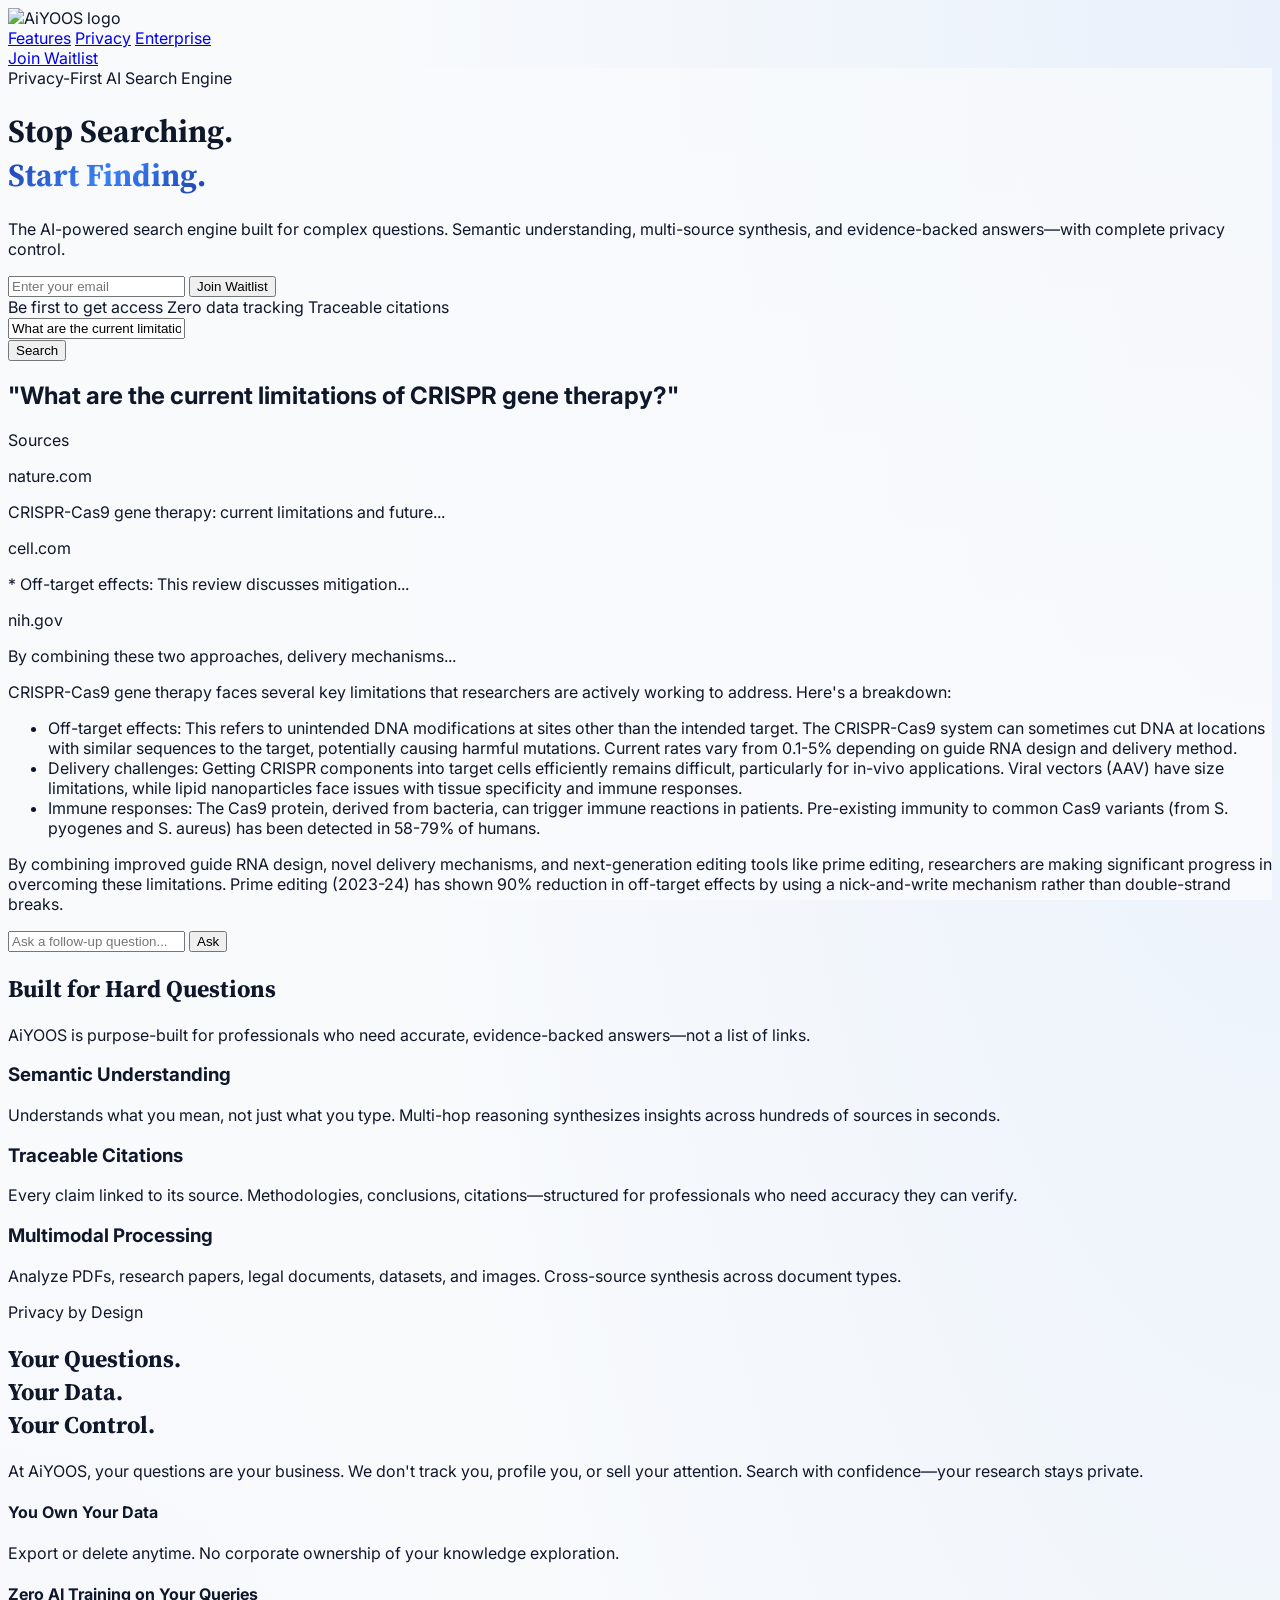
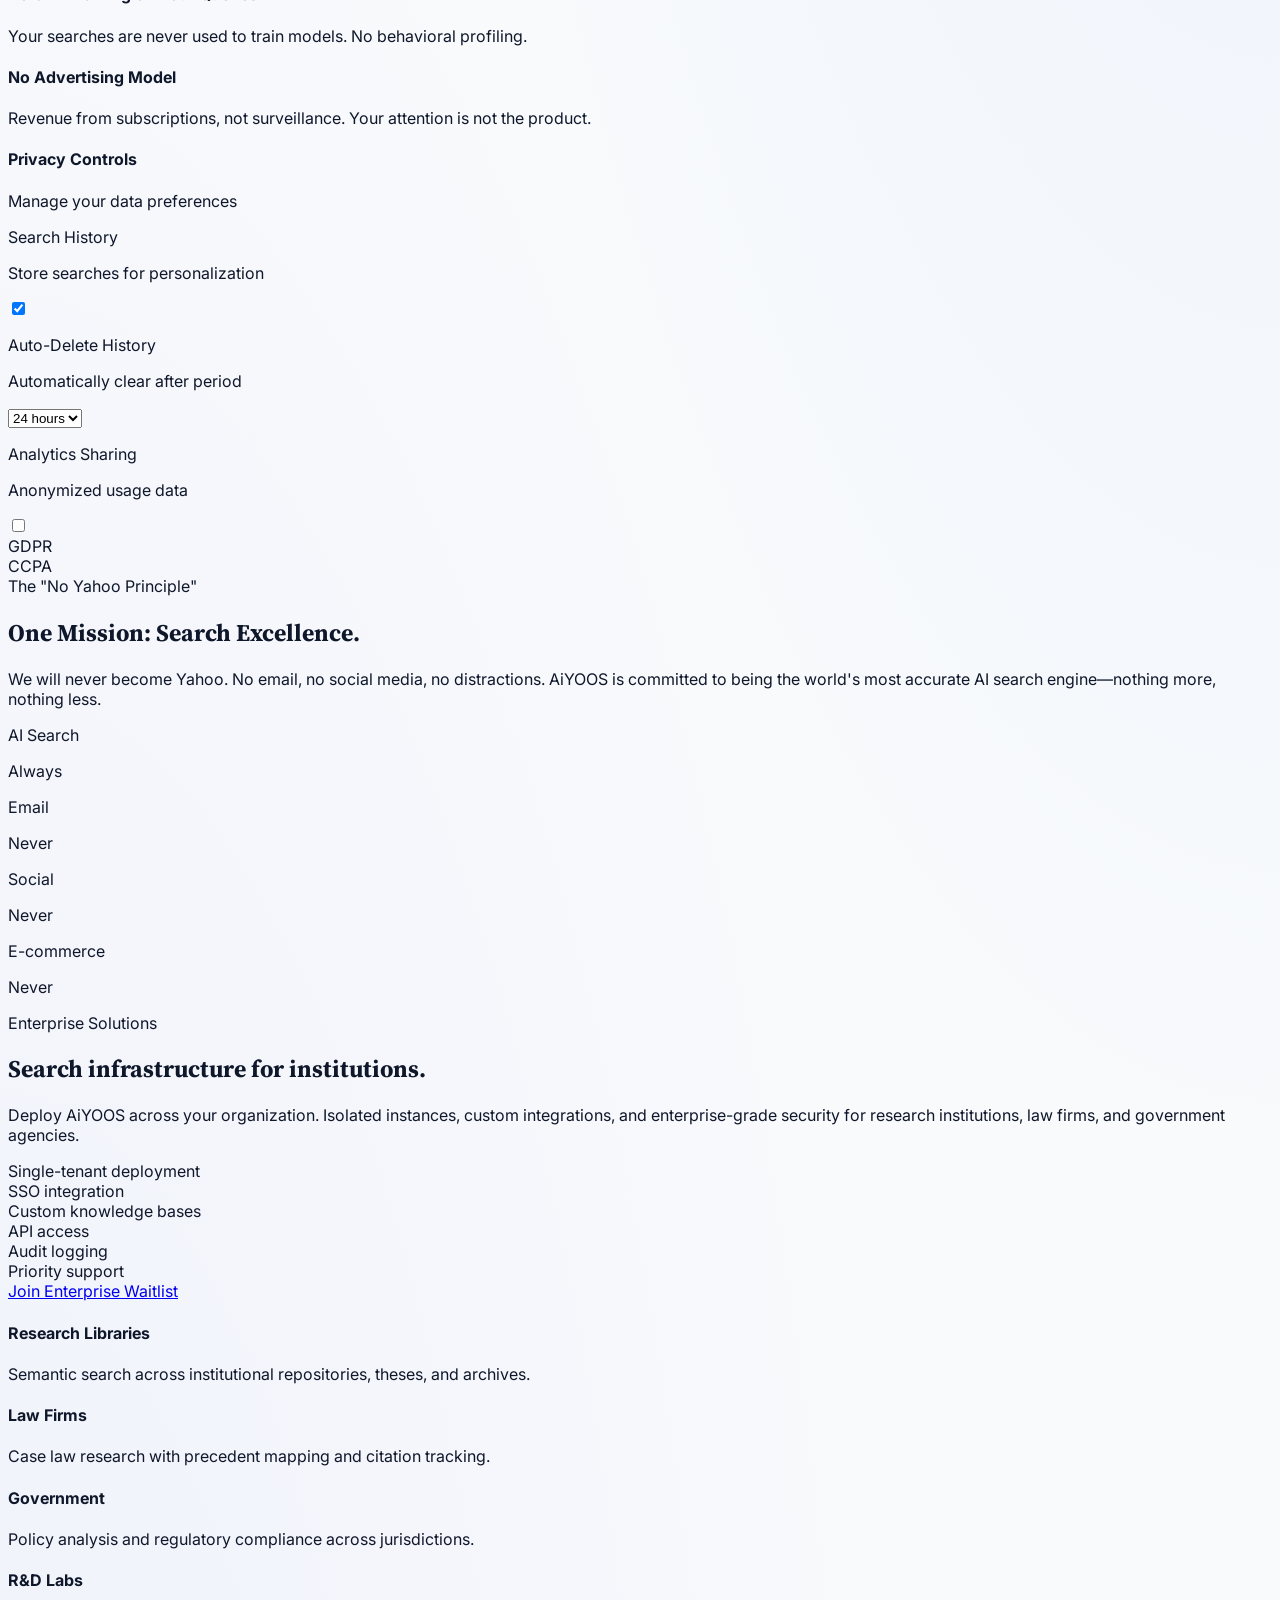
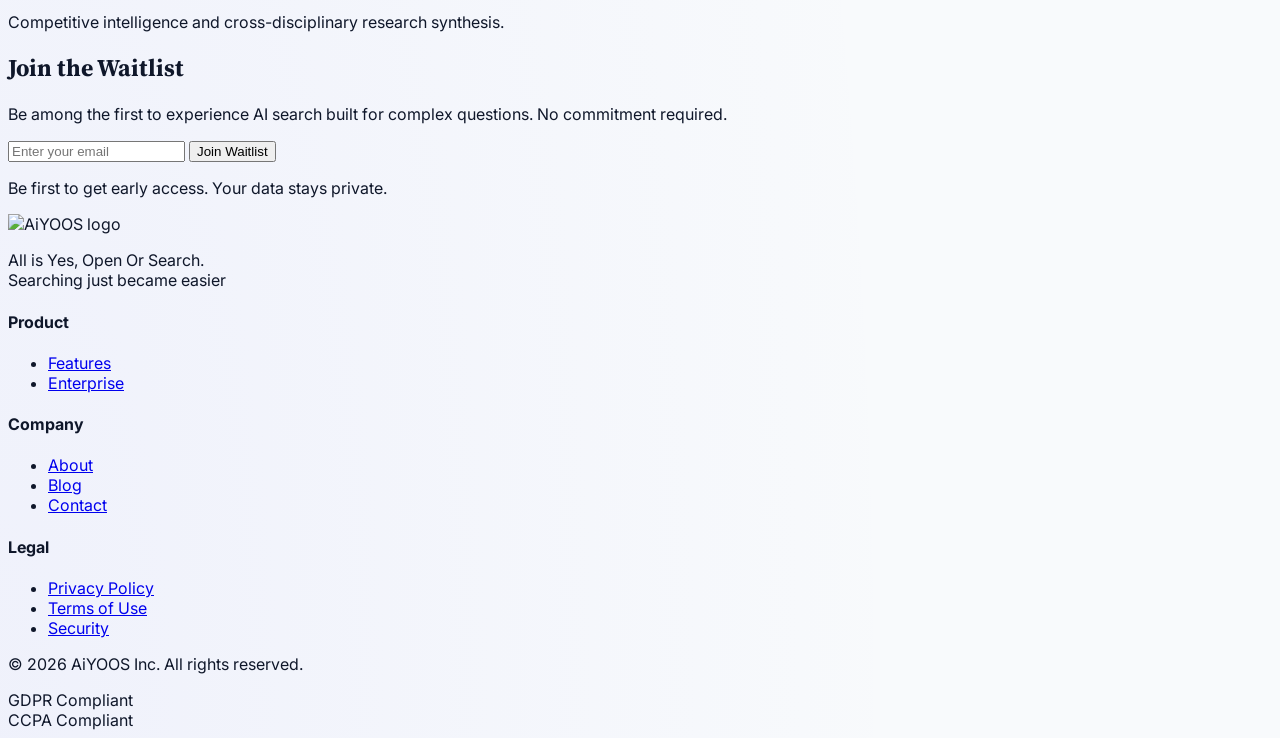
==== commit a4056653: "fix: replace contact link with email and update top navigation" ====
--- a/index.html
+++ b/index.html
@@ -5,6 +5,46 @@
     <link rel="icon" type="image/png" href="favicon.png" />
     <meta name="viewport" content="width=device-width, initial-scale=1.0">
     <title>AiYOOS - AI-Powered Search Engine for Complex Questions</title>
+    <meta name="description" content="AiYOOS is an AI-powered search engine built for complex questions. Get cited, in-depth answers synthesized from trusted sources.">
+    <meta name="robots" content="index,follow">
+    <link rel="canonical" href="https://www.aiyoos.com/">
+    <meta property="og:type" content="website">
+    <meta property="og:site_name" content="AiYOOS">
+    <meta property="og:title" content="AiYOOS - AI-Powered Search Engine for Complex Questions">
+    <meta property="og:description" content="AI-powered search engine for complex questions. Cited, in-depth answers from trusted sources.">
+    <meta property="og:url" content="https://www.aiyoos.com/">
+    <meta property="og:image" content="https://www.aiyoos.com/logo_light.png">
+    <meta name="twitter:card" content="summary_large_image">
+    <meta name="twitter:title" content="AiYOOS - AI-Powered Search Engine for Complex Questions">
+    <meta name="twitter:description" content="AI-powered search engine for complex questions. Cited, in-depth answers from trusted sources.">
+    <meta name="twitter:image" content="https://www.aiyoos.com/logo_light.png">
+    <script type="application/ld+json">
+    {
+      "@context": "https://schema.org",
+      "@graph": [
+        {
+          "@type": "Organization",
+          "@id": "https://www.aiyoos.com/#organization",
+          "name": "AiYOOS",
+          "url": "https://www.aiyoos.com/",
+          "logo": "https://www.aiyoos.com/logo_light.png"
+        },
+        {
+          "@type": "WebSite",
+          "@id": "https://www.aiyoos.com/#website",
+          "url": "https://www.aiyoos.com/",
+          "name": "AiYOOS",
+          "description": "AI-powered search engine for complex questions.",
+          "publisher": {"@id": "https://www.aiyoos.com/#organization"},
+          "potentialAction": {
+            "@type": "SearchAction",
+            "target": "https://www.aiyoos.com/?q={search_term_string}",
+            "query-input": "required name=search_term_string"
+          }
+        }
+      ]
+    }
+    </script>
     <link href="./style.css" rel="stylesheet">
     <script src="https://code.iconify.design/iconify-icon/1.0.7/iconify-icon.min.js"></script>
     <link rel="preconnect" href="https://fonts.googleapis.com">
@@ -111,7 +151,7 @@
     <nav class="w-full border-b border-slate-200/60 bg-white/70 backdrop-blur-md fixed top-0 z-50">
         <div class="max-w-7xl mx-auto px-6 h-16 flex items-center justify-between">
             <div class="flex items-center gap-2">
-                <img src="logo_light.png" width="96" height="32" alt="logo" />
+                <img src="logo_light.png" width="96" height="32" alt="AiYOOS logo" />
             </div>
 
             <div class="hidden md:flex items-center gap-8 text-sm text-slate-600 font-medium">
@@ -132,7 +172,7 @@
     <main class="hero-section flex-grow pt-32 pb-20 px-6">
         <div class="max-w-4xl mx-auto text-center mb-16">
             <div class="fade-in-up inline-flex items-center gap-2 px-3 py-1.5 rounded-full bg-blue-50 border border-blue-100 text-blue-700 text-xs font-medium mb-8">
-                <iconify-icon icon="solar:shield-check-bold" width="14"></iconify-icon>
+                <iconify-icon icon="solar:shield-check-bold" width="14" aria-hidden="true"></iconify-icon>
                 <span>Privacy-First AI Search Engine</span>
             </div>
 
@@ -157,15 +197,15 @@
 
             <div class="fade-in-up delay-400 mt-6 flex flex-wrap items-center justify-center gap-x-6 gap-y-2 text-sm text-slate-500">
                 <span class="flex items-center gap-1.5">
-                    <iconify-icon icon="solar:check-circle-bold" width="16" class="text-green-500"></iconify-icon>
+                    <iconify-icon icon="solar:check-circle-bold" width="16" class="text-green-500" aria-hidden="true"></iconify-icon>
                     Be first to get access
                 </span>
                 <span class="flex items-center gap-1.5">
-                    <iconify-icon icon="solar:check-circle-bold" width="16" class="text-green-500"></iconify-icon>
+                    <iconify-icon icon="solar:check-circle-bold" width="16" class="text-green-500" aria-hidden="true"></iconify-icon>
                     Zero data tracking
                 </span>
                 <span class="flex items-center gap-1.5">
-                    <iconify-icon icon="solar:check-circle-bold" width="16" class="text-green-500"></iconify-icon>
+                    <iconify-icon icon="solar:check-circle-bold" width="16" class="text-green-500" aria-hidden="true"></iconify-icon>
                     Traceable citations
                 </span>
             </div>
@@ -180,7 +220,7 @@
                     <div class="flex items-center gap-3">
                         <div class="flex-1 relative">
                             <div class="absolute inset-y-0 left-3 flex items-center pointer-events-none text-slate-400">
-                                <iconify-icon icon="solar:magnifer-linear" width="18"></iconify-icon>
+                                <iconify-icon icon="solar:magnifer-linear" width="18" aria-hidden="true"></iconify-icon>
                             </div>
                             <input type="text" value="What are the current limitations of CRISPR gene therapy?" class="w-full bg-white border border-slate-200 rounded-lg py-2.5 pl-10 pr-4 text-sm text-slate-700 focus:outline-none focus:ring-2 focus:ring-blue-500 focus:border-transparent" readonly>
                         </div>
@@ -220,7 +260,7 @@
                             </div>
                             <!-- More indicator -->
                             <div class="flex-shrink-0 flex items-center text-slate-400">
-                                <iconify-icon icon="solar:menu-dots-bold" width="20"></iconify-icon>
+                                <iconify-icon icon="solar:menu-dots-bold" width="20" aria-hidden="true"></iconify-icon>
                             </div>
                         </div>
                     </div>
@@ -253,7 +293,7 @@
                         <div class="flex items-center gap-3">
                             <input type="text" placeholder="Ask a follow-up question..." class="flex-1 bg-white border border-slate-200 rounded-lg py-2.5 px-4 text-sm text-slate-700 placeholder:text-slate-400 focus:outline-none focus:ring-2 focus:ring-blue-500 focus:border-transparent">
                             <button class="bg-blue-600 text-white px-4 py-2.5 rounded-lg text-sm font-medium hover:bg-blue-700 transition-colors flex items-center gap-2">
-                                <iconify-icon icon="solar:chat-round-dots-bold" width="16"></iconify-icon>
+                                <iconify-icon icon="solar:chat-round-dots-bold" width="16" aria-hidden="true"></iconify-icon>
                                 Ask
                             </button>
                         </div>
@@ -275,7 +315,7 @@
                 <!-- Feature 1 -->
                 <div class="group p-8 rounded-2xl border border-slate-100 hover:border-blue-200 hover:bg-blue-50/30 transition-all duration-300">
                     <div class="w-14 h-14 rounded-xl bg-blue-50 border border-blue-100 flex items-center justify-center mb-6 group-hover:bg-blue-600 transition-colors duration-300">
-                        <iconify-icon icon="ph:brain-bold" width="28" class="text-blue-600 group-hover:text-white transition-colors duration-300"></iconify-icon>
+                        <iconify-icon icon="ph:brain-bold" width="28" class="text-blue-600 group-hover:text-white transition-colors duration-300" aria-hidden="true"></iconify-icon>
                     </div>
                     <h3 class="font-semibold text-xl text-slate-900 mb-3">Semantic Understanding</h3>
                     <p class="text-slate-600 text-sm leading-relaxed">
@@ -286,7 +326,7 @@
                 <!-- Feature 2 -->
                 <div class="group p-8 rounded-2xl border border-slate-100 hover:border-blue-200 hover:bg-blue-50/30 transition-all duration-300">
                     <div class="w-14 h-14 rounded-xl bg-blue-50 border border-blue-100 flex items-center justify-center mb-6 group-hover:bg-blue-600 transition-colors duration-300">
-                        <iconify-icon icon="solar:link-bold" width="28" class="text-blue-600 group-hover:text-white transition-colors duration-300"></iconify-icon>
+                        <iconify-icon icon="solar:link-bold" width="28" class="text-blue-600 group-hover:text-white transition-colors duration-300" aria-hidden="true"></iconify-icon>
                     </div>
                     <h3 class="font-semibold text-xl text-slate-900 mb-3">Traceable Citations</h3>
                     <p class="text-slate-600 text-sm leading-relaxed">
@@ -297,7 +337,7 @@
                 <!-- Feature 3 -->
                 <div class="group p-8 rounded-2xl border border-slate-100 hover:border-blue-200 hover:bg-blue-50/30 transition-all duration-300">
                     <div class="w-14 h-14 rounded-xl bg-blue-50 border border-blue-100 flex items-center justify-center mb-6 group-hover:bg-blue-600 transition-colors duration-300">
-                        <iconify-icon icon="solar:documents-bold" width="28" class="text-blue-600 group-hover:text-white transition-colors duration-300"></iconify-icon>
+                        <iconify-icon icon="solar:documents-bold" width="28" class="text-blue-600 group-hover:text-white transition-colors duration-300" aria-hidden="true"></iconify-icon>
                     </div>
                     <h3 class="font-semibold text-xl text-slate-900 mb-3">Multimodal Processing</h3>
                     <p class="text-slate-600 text-sm leading-relaxed">
@@ -314,7 +354,7 @@
             <div class="grid grid-cols-1 lg:grid-cols-2 gap-16 items-center">
                 <div>
                     <div class="inline-flex items-center gap-2 px-3 py-1.5 rounded-full bg-green-50 border border-green-100 text-green-700 text-xs font-medium mb-6">
-                        <iconify-icon icon="solar:shield-check-bold" width="14"></iconify-icon>
+                        <iconify-icon icon="solar:shield-check-bold" width="14" aria-hidden="true"></iconify-icon>
                         <span>Privacy by Design</span>
                     </div>
                     <h2 class="font-serif-display text-4xl md:text-5xl text-slate-900 mb-6 tracking-tight">
@@ -327,7 +367,7 @@
                     <div class="space-y-4">
                         <div class="flex items-start gap-4">
                             <div class="w-10 h-10 rounded-lg bg-green-100 flex items-center justify-center flex-shrink-0">
-                                <iconify-icon icon="solar:user-check-bold" width="20" class="text-green-600"></iconify-icon>
+                                <iconify-icon icon="solar:user-check-bold" width="20" class="text-green-600" aria-hidden="true"></iconify-icon>
                             </div>
                             <div>
                                 <h4 class="font-medium text-slate-900">You Own Your Data</h4>
@@ -336,7 +376,7 @@
                         </div>
                         <div class="flex items-start gap-4">
                             <div class="w-10 h-10 rounded-lg bg-green-100 flex items-center justify-center flex-shrink-0">
-                                <iconify-icon icon="solar:eye-closed-bold" width="20" class="text-green-600"></iconify-icon>
+                                <iconify-icon icon="solar:eye-closed-bold" width="20" class="text-green-600" aria-hidden="true"></iconify-icon>
                             </div>
                             <div>
                                 <h4 class="font-medium text-slate-900">Zero AI Training on Your Queries</h4>
@@ -345,7 +385,7 @@
                         </div>
                         <div class="flex items-start gap-4">
                             <div class="w-10 h-10 rounded-lg bg-green-100 flex items-center justify-center flex-shrink-0">
-                                <iconify-icon icon="solar:bill-cross-bold" width="20" class="text-green-600"></iconify-icon>
+                                <iconify-icon icon="solar:bill-cross-bold" width="20" class="text-green-600" aria-hidden="true"></iconify-icon>
                             </div>
                             <div>
                                 <h4 class="font-medium text-slate-900">No Advertising Model</h4>
@@ -359,7 +399,7 @@
                     <div class="bg-white rounded-2xl border border-slate-200 shadow-xl p-8">
                         <div class="flex items-center gap-3 mb-6 pb-6 border-b border-slate-100">
                             <div class="w-10 h-10 rounded-full bg-slate-100 flex items-center justify-center">
-                                <iconify-icon icon="solar:settings-bold" width="20" class="text-slate-600"></iconify-icon>
+                                <iconify-icon icon="solar:settings-bold" width="20" class="text-slate-600" aria-hidden="true"></iconify-icon>
                             </div>
                             <div>
                                 <h4 class="font-medium text-slate-900">Privacy Controls</h4>
@@ -406,11 +446,11 @@
 
                         <div class="mt-8 pt-6 border-t border-slate-100 flex gap-3">
                             <div class="flex items-center gap-2 text-xs text-slate-500">
-                                <iconify-icon icon="solar:verified-check-bold" width="16" class="text-green-500"></iconify-icon>
+                                <iconify-icon icon="solar:verified-check-bold" width="16" class="text-green-500" aria-hidden="true"></iconify-icon>
                                 GDPR
                             </div>
                             <div class="flex items-center gap-2 text-xs text-slate-500">
-                                <iconify-icon icon="solar:verified-check-bold" width="16" class="text-green-500"></iconify-icon>
+                                <iconify-icon icon="solar:verified-check-bold" width="16" class="text-green-500" aria-hidden="true"></iconify-icon>
                                 CCPA
                             </div>
                         </div>
@@ -424,7 +464,7 @@
     <section class="py-24 bg-white border-t border-slate-100">
         <div class="max-w-4xl mx-auto px-6 text-center">
             <div class="inline-flex items-center gap-2 px-3 py-1.5 rounded-full bg-amber-50 border border-amber-100 text-amber-700 text-xs font-medium mb-6">
-                <iconify-icon icon="solar:target-bold" width="14"></iconify-icon>
+                <iconify-icon icon="solar:target-bold" width="14" aria-hidden="true"></iconify-icon>
                 <span>The "No Yahoo Principle"</span>
             </div>
             <h2 class="font-serif-display text-4xl md:text-5xl text-slate-900 mb-6 tracking-tight">
@@ -436,22 +476,22 @@
 
             <div class="grid grid-cols-2 md:grid-cols-4 gap-6">
                 <div class="p-6 rounded-xl bg-slate-50 border border-slate-100">
-                    <iconify-icon icon="solar:magnifer-bold" width="32" class="text-blue-600 mb-3"></iconify-icon>
+                    <iconify-icon icon="solar:magnifer-bold" width="32" class="text-blue-600 mb-3" aria-hidden="true"></iconify-icon>
                     <p class="text-sm font-medium text-slate-800">AI Search</p>
                     <p class="text-xs text-green-600 mt-1">Always</p>
                 </div>
                 <div class="p-6 rounded-xl bg-slate-50 border border-slate-100">
-                    <iconify-icon icon="solar:mailbox-bold" width="32" class="text-slate-300 mb-3"></iconify-icon>
+                    <iconify-icon icon="solar:mailbox-bold" width="32" class="text-slate-300 mb-3" aria-hidden="true"></iconify-icon>
                     <p class="text-sm font-medium text-slate-400">Email</p>
                     <p class="text-xs text-red-500 mt-1">Never</p>
                 </div>
                 <div class="p-6 rounded-xl bg-slate-50 border border-slate-100">
-                    <iconify-icon icon="solar:users-group-rounded-bold" width="32" class="text-slate-300 mb-3"></iconify-icon>
+                    <iconify-icon icon="solar:users-group-rounded-bold" width="32" class="text-slate-300 mb-3" aria-hidden="true"></iconify-icon>
                     <p class="text-sm font-medium text-slate-400">Social</p>
                     <p class="text-xs text-red-500 mt-1">Never</p>
                 </div>
                 <div class="p-6 rounded-xl bg-slate-50 border border-slate-100">
-                    <iconify-icon icon="solar:shop-2-bold" width="32" class="text-slate-300 mb-3"></iconify-icon>
+                    <iconify-icon icon="solar:shop-2-bold" width="32" class="text-slate-300 mb-3" aria-hidden="true"></iconify-icon>
                     <p class="text-sm font-medium text-slate-400">E-commerce</p>
                     <p class="text-xs text-red-500 mt-1">Never</p>
                 </div>
@@ -465,7 +505,7 @@
             <div class="grid grid-cols-1 lg:grid-cols-2 gap-16 items-center">
                 <div>
                     <div class="inline-flex items-center gap-2 px-3 py-1.5 rounded-full bg-white/10 border border-white/20 text-white/90 text-xs font-medium mb-6">
-                        <iconify-icon icon="solar:buildings-3-bold" width="14"></iconify-icon>
+                        <iconify-icon icon="solar:buildings-3-bold" width="14" aria-hidden="true"></iconify-icon>
                         <span>Enterprise Solutions</span>
                     </div>
                     <h2 class="font-serif-display text-4xl md:text-5xl text-white mb-6 tracking-tight">
@@ -477,55 +517,55 @@
 
                     <div class="grid grid-cols-2 gap-4 mb-8">
                         <div class="flex items-center gap-3">
-                            <iconify-icon icon="solar:check-circle-bold" width="20" class="text-blue-400"></iconify-icon>
+                            <iconify-icon icon="solar:check-circle-bold" width="20" class="text-blue-400" aria-hidden="true"></iconify-icon>
                             <span class="text-slate-300 text-sm">Single-tenant deployment</span>
                         </div>
                         <div class="flex items-center gap-3">
-                            <iconify-icon icon="solar:check-circle-bold" width="20" class="text-blue-400"></iconify-icon>
+                            <iconify-icon icon="solar:check-circle-bold" width="20" class="text-blue-400" aria-hidden="true"></iconify-icon>
                             <span class="text-slate-300 text-sm">SSO integration</span>
                         </div>
                         <div class="flex items-center gap-3">
-                            <iconify-icon icon="solar:check-circle-bold" width="20" class="text-blue-400"></iconify-icon>
+                            <iconify-icon icon="solar:check-circle-bold" width="20" class="text-blue-400" aria-hidden="true"></iconify-icon>
                             <span class="text-slate-300 text-sm">Custom knowledge bases</span>
                         </div>
                         <div class="flex items-center gap-3">
-                            <iconify-icon icon="solar:check-circle-bold" width="20" class="text-blue-400"></iconify-icon>
+                            <iconify-icon icon="solar:check-circle-bold" width="20" class="text-blue-400" aria-hidden="true"></iconify-icon>
                             <span class="text-slate-300 text-sm">API access</span>
                         </div>
                         <div class="flex items-center gap-3">
-                            <iconify-icon icon="solar:check-circle-bold" width="20" class="text-blue-400"></iconify-icon>
+                            <iconify-icon icon="solar:check-circle-bold" width="20" class="text-blue-400" aria-hidden="true"></iconify-icon>
                             <span class="text-slate-300 text-sm">Audit logging</span>
                         </div>
                         <div class="flex items-center gap-3">
-                            <iconify-icon icon="solar:check-circle-bold" width="20" class="text-blue-400"></iconify-icon>
+                            <iconify-icon icon="solar:check-circle-bold" width="20" class="text-blue-400" aria-hidden="true"></iconify-icon>
                             <span class="text-slate-300 text-sm">Priority support</span>
                         </div>
                     </div>
 
                     <a href="#waitlist" class="inline-flex items-center gap-2 bg-white text-slate-900 px-6 py-3 rounded-lg font-medium hover:bg-slate-100 transition-colors">
                         Join Enterprise Waitlist
-                        <iconify-icon icon="solar:arrow-right-linear" width="18"></iconify-icon>
+                        <iconify-icon icon="solar:arrow-right-linear" width="18" aria-hidden="true"></iconify-icon>
                     </a>
                 </div>
 
                 <div class="grid grid-cols-2 gap-4">
                     <div class="p-6 rounded-2xl bg-white/5 border border-white/10 backdrop-blur">
-                        <iconify-icon icon="solar:library-bold" width="32" class="text-blue-400 mb-4"></iconify-icon>
+                        <iconify-icon icon="solar:library-bold" width="32" class="text-blue-400 mb-4" aria-hidden="true"></iconify-icon>
                         <h4 class="font-medium text-white mb-2">Research Libraries</h4>
                         <p class="text-slate-400 text-sm">Semantic search across institutional repositories, theses, and archives.</p>
                     </div>
                     <div class="p-6 rounded-2xl bg-white/5 border border-white/10 backdrop-blur">
-                        <iconify-icon icon="solar:scale-bold" width="32" class="text-blue-400 mb-4"></iconify-icon>
+                        <iconify-icon icon="solar:scale-bold" width="32" class="text-blue-400 mb-4" aria-hidden="true"></iconify-icon>
                         <h4 class="font-medium text-white mb-2">Law Firms</h4>
                         <p class="text-slate-400 text-sm">Case law research with precedent mapping and citation tracking.</p>
                     </div>
                     <div class="p-6 rounded-2xl bg-white/5 border border-white/10 backdrop-blur">
-                        <iconify-icon icon="solar:buildings-bold" width="32" class="text-blue-400 mb-4"></iconify-icon>
+                        <iconify-icon icon="solar:buildings-bold" width="32" class="text-blue-400 mb-4" aria-hidden="true"></iconify-icon>
                         <h4 class="font-medium text-white mb-2">Government</h4>
                         <p class="text-slate-400 text-sm">Policy analysis and regulatory compliance across jurisdictions.</p>
                     </div>
                     <div class="p-6 rounded-2xl bg-white/5 border border-white/10 backdrop-blur">
-                        <iconify-icon icon="solar:test-tube-bold" width="32" class="text-blue-400 mb-4"></iconify-icon>
+                        <iconify-icon icon="solar:test-tube-bold" width="32" class="text-blue-400 mb-4" aria-hidden="true"></iconify-icon>
                         <h4 class="font-medium text-white mb-2">R&D Labs</h4>
                         <p class="text-slate-400 text-sm">Competitive intelligence and cross-disciplinary research synthesis.</p>
                     </div>
@@ -559,21 +599,21 @@
             <div class="grid grid-cols-1 md:grid-cols-4 gap-12 mb-12">
                 <div class="md:col-span-1">
                     <div class="flex items-center gap-2 mb-4">
-                        <img src="logo_dark.png" width="96" height="32" alt="logo" />
+                        <img src="logo_dark.png" width="96" height="32" alt="AiYOOS logo" />
                     </div>
                     <p class="text-slate-400 text-sm leading-relaxed mb-4">
                         All is Yes, Open Or Search.<br/>
                         Searching just became easier
                     </p>
                     <div class="flex gap-3">
-                        <a href="https://x.com/AiYOOSSearch" target="_blank" rel="noopener noreferrer" class="w-8 h-8 rounded-lg bg-white/5 flex items-center justify-center hover:bg-white/10 transition-colors">
-                            <iconify-icon icon="prime:twitter" width="16" class="text-slate-400"></iconify-icon>
+                        <a href="https://x.com/AiYOOSSearch" target="_blank" rel="noopener noreferrer" class="w-8 h-8 rounded-lg bg-white/5 flex items-center justify-center hover:bg-white/10 transition-colors" aria-label="AiYOOS on X (Twitter)">
+                            <iconify-icon icon="prime:twitter" width="16" class="text-slate-400" aria-hidden="true"></iconify-icon>
                         </a>
-                        <a href="https://www.linkedin.com/company/aiyoos" target="_blank" rel="noopener noreferrer" class="w-8 h-8 rounded-lg bg-white/5 flex items-center justify-center hover:bg-white/10 transition-colors">
-                            <iconify-icon icon="mdi:linkedin" width="16" class="text-slate-400"></iconify-icon>
+                        <a href="https://www.linkedin.com/company/aiyoos" target="_blank" rel="noopener noreferrer" class="w-8 h-8 rounded-lg bg-white/5 flex items-center justify-center hover:bg-white/10 transition-colors" aria-label="AiYOOS on LinkedIn">
+                            <iconify-icon icon="mdi:linkedin" width="16" class="text-slate-400" aria-hidden="true"></iconify-icon>
                         </a>
-                        <a href="https://discord.gg/EHbt3EFw" target="_blank" rel="noopener noreferrer" class="w-8 h-8 rounded-lg bg-white/5 flex items-center justify-center hover:bg-white/10 transition-colors">
-                            <iconify-icon icon="prime:discord" width="16" class="text-slate-400"></iconify-icon>
+                        <a href="https://discord.gg/EHbt3EFw" target="_blank" rel="noopener noreferrer" class="w-8 h-8 rounded-lg bg-white/5 flex items-center justify-center hover:bg-white/10 transition-colors" aria-label="AiYOOS on Discord">
+                            <iconify-icon icon="prime:discord" width="16" class="text-slate-400" aria-hidden="true"></iconify-icon>
                         </a>
                     </div>
                 </div>
@@ -593,7 +633,7 @@
                         <li><a href="/about" class="hover:text-white transition-colors">About</a></li>
                         <!-- <li><a href="/#" class="hover:text-white transition-colors">Careers</a></li> -->
                         <li><a href="/#" class="hover:text-white transition-colors">Blog</a></li>
-                        <li><a href="/#" class="hover:text-white transition-colors">Contact</a></li>
+                        <li><a href="mailto:aiyoostechnology@gmail.com" class="hover:text-white transition-colors">Contact</a></li>
                     </ul>
                 </div>
 
@@ -613,11 +653,11 @@
                 </p>
                 <div class="flex items-center gap-6">
                     <div class="flex items-center gap-2 text-xs text-slate-500">
-                        <iconify-icon icon="solar:shield-check-bold" width="14" class="text-green-500"></iconify-icon>
+                        <iconify-icon icon="solar:shield-check-bold" width="14" class="text-green-500" aria-hidden="true"></iconify-icon>
                         GDPR Compliant
                     </div>
                     <div class="flex items-center gap-2 text-xs text-slate-500">
-                        <iconify-icon icon="solar:shield-check-bold" width="14" class="text-green-500"></iconify-icon>
+                        <iconify-icon icon="solar:shield-check-bold" width="14" class="text-green-500" aria-hidden="true"></iconify-icon>
                         CCPA Compliant
                     </div>
                 </div>
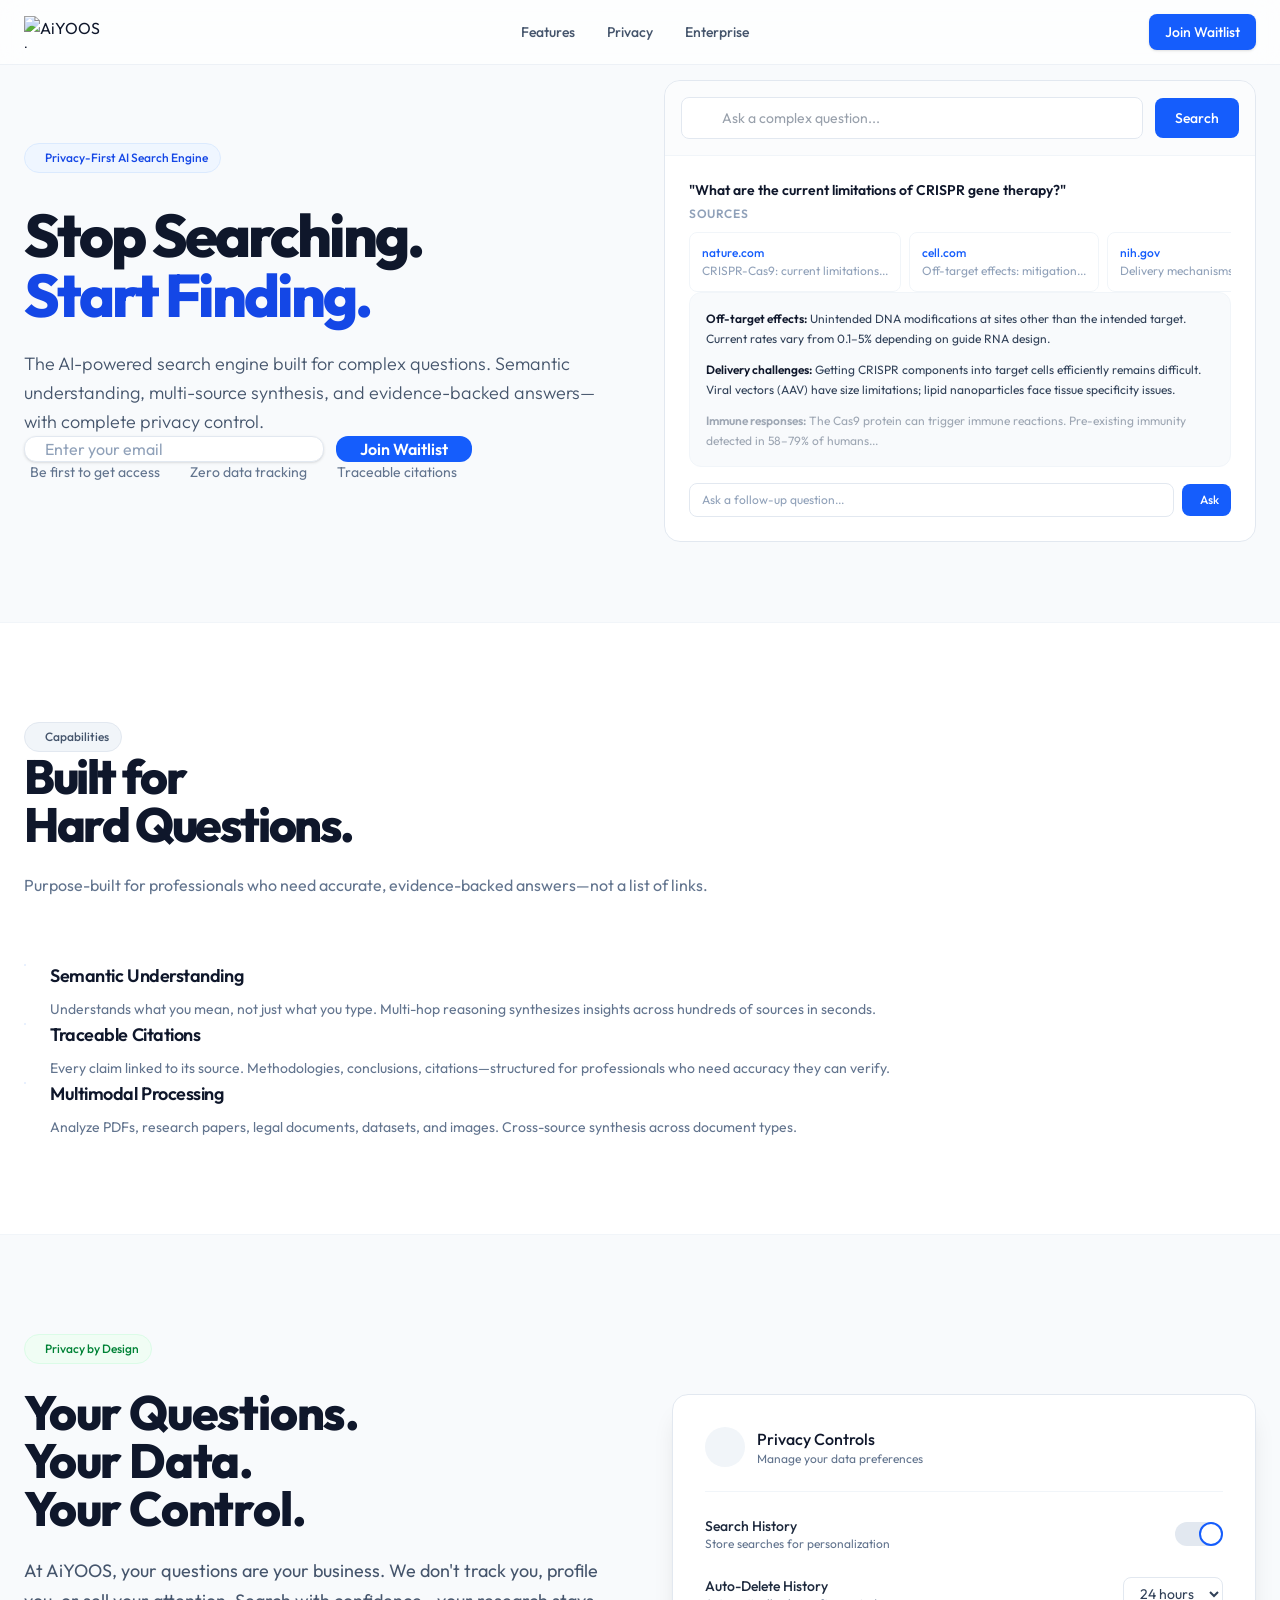
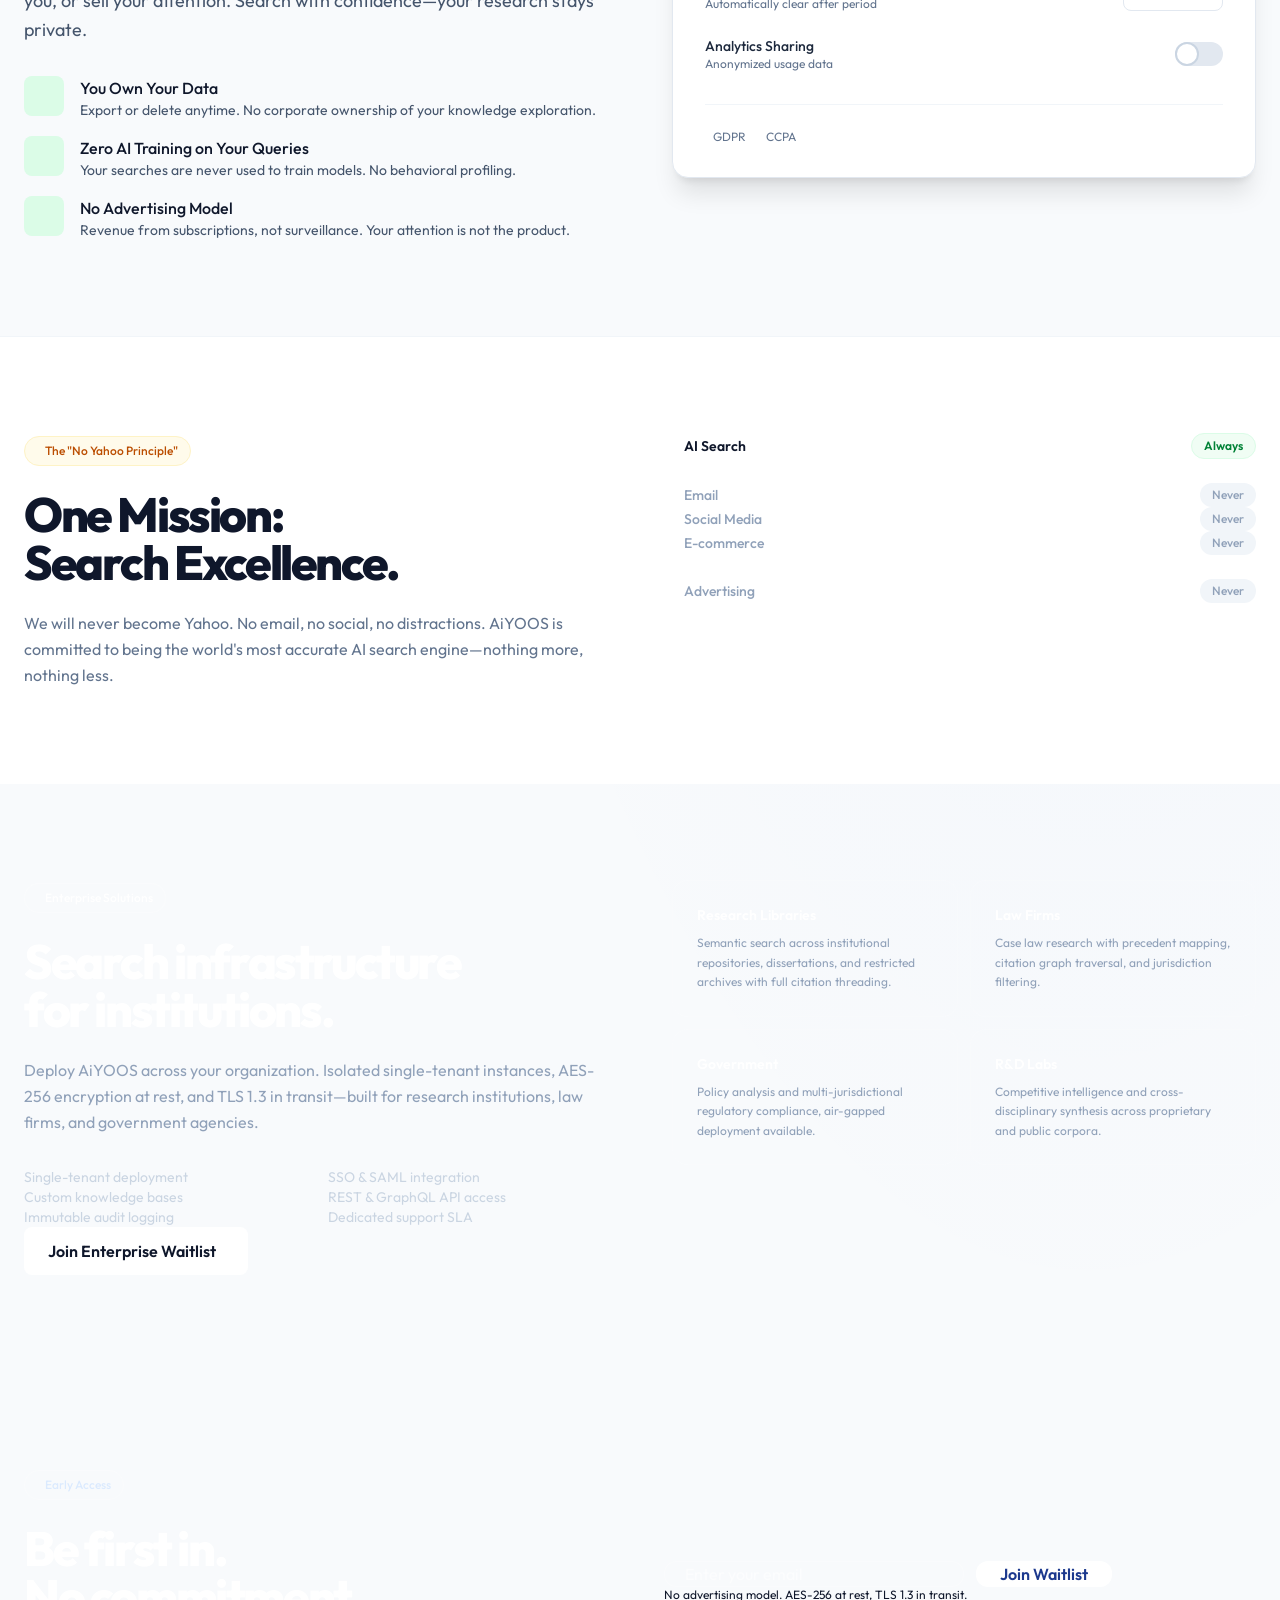
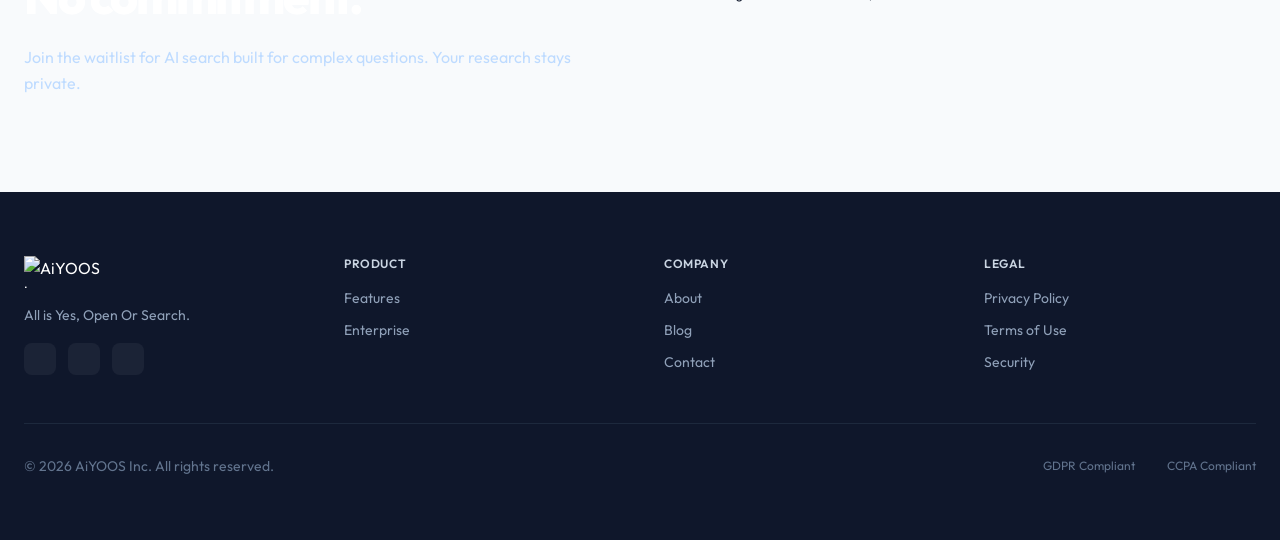
==== commit 0e3e01b2: "Update index.html Just change the page title: "AiYOOS -Searching just became easier"" ====
--- a/index.html
+++ b/index.html
@@ -4,7 +4,7 @@
     <meta charset="UTF-8">
     <link rel="icon" type="image/png" href="favicon.png" />
     <meta name="viewport" content="width=device-width, initial-scale=1.0">
-    <title>AiYOOS - AI-Powered Search Engine for Complex Questions</title>
+    <title>AiYOOS - Searching just became easier</title>
     <meta name="description" content="AiYOOS is an AI-powered search engine built for complex questions. Get cited, in-depth answers synthesized from trusted sources.">
     <meta name="robots" content="index,follow">
     <link rel="canonical" href="https://www.aiyoos.com/">
@@ -49,37 +49,17 @@
     <script src="https://code.iconify.design/iconify-icon/1.0.7/iconify-icon.min.js"></script>
     <link rel="preconnect" href="https://fonts.googleapis.com">
     <link rel="preconnect" href="https://fonts.gstatic.com" crossorigin="">
-    <link href="https://fonts.googleapis.com/css2?family=Inter:wght@300;400;500;600;700&family=Source+Serif+4:opsz,wght@8..60,400;8..60,500;8..60,600&display=swap" rel="stylesheet">
+    <link href="https://fonts.googleapis.com/css2?family=Outfit:wght@300;400;500;600;700;800;900&display=swap" rel="stylesheet">
     <style>
         :root {
-            --font-serif: 'Source Serif 4', serif;
-            --font-sans: 'Inter', sans-serif;
+            --font-sans: 'Outfit', sans-serif;
         }
         body {
             font-family: var(--font-sans);
-            background-color: #F8FAFC;
-            color: #0F172A;
-        }
-        .hero-section {
-            background-image: linear-gradient(to bottom, rgba(248, 250, 252, 0.8), rgba(248, 250, 252, 0.95)),
-                              url('https://images.unsplash.com/photo-1639322537228-f710d846310a?auto=format&fit=crop&q=80&w=2000');
-            background-size: cover;
-            background-position: center;
-            background-attachment: fixed;
         }
         .font-serif-display {
-            font-family: var(--font-serif);
-        }
-        /* Custom Scrollbar */
-        .custom-scroll::-webkit-scrollbar {
-            width: 4px;
-        }
-        .custom-scroll::-webkit-scrollbar-track {
-            background: transparent;
-        }
-        .custom-scroll::-webkit-scrollbar-thumb {
-            background: #CBD5E1;
-            border-radius: 2px;
+            font-family: var(--font-sans);
+            font-weight: 800;
         }
         /* Custom Selection */
         ::selection {
@@ -98,54 +78,21 @@
         .delay-100 { animation-delay: 0.1s; }
         .delay-200 { animation-delay: 0.2s; }
         .delay-300 { animation-delay: 0.3s; }
-        .delay-400 { animation-delay: 0.4s; }
-
-        /* Custom Toggle Switch */
-        .toggle-checkbox:checked {
-            right: 0;
-            border-color: #1E40AF;
-        }
-        .toggle-checkbox:checked + .toggle-label {
-            background-color: #1E40AF;
-        }
-
         /* Subtle Gradient Mesh */
         .mesh-bg {
             background-image:
-                radial-gradient(at 100% 0%, rgba(59, 130, 246, 0.08) 0px, transparent 50%),
-                radial-gradient(at 0% 100%, rgba(99, 102, 241, 0.06) 0px, transparent 50%);
-        }
-
-        /* Typing cursor animation */
-        .typing-cursor::after {
-            content: '|';
-            animation: blink 1s infinite;
-            color: #3B82F6;
-        }
-        @keyframes blink {
-            0%, 50% { opacity: 1; }
-            51%, 100% { opacity: 0; }
-        }
-
-        /* Gradient text */
-        .gradient-text {
-            background: linear-gradient(135deg, #1E40AF 0%, #3B82F6 50%, #1E40AF 100%);
-            -webkit-background-clip: text;
-            -webkit-text-fill-color: transparent;
-            background-clip: text;
-        }
-
-        /* Source card hover */
-        .source-card {
-            transition: all 0.2s ease;
-        }
-        .source-card:hover {
-            transform: translateY(-2px);
-            box-shadow: 0 4px 12px rgba(0,0,0,0.08);
+                radial-gradient(at 85% 8%, rgba(37, 99, 235, 0.05) 0px, transparent 55%);
+        }
+        /* Feature row hover */
+        .feature-row {
+            transition: transform 0.3s cubic-bezier(0.16, 1, 0.3, 1);
+        }
+        .feature-row:hover {
+            transform: translateX(6px);
         }
     </style>
 </head>
-<body class="antialiased min-h-screen flex flex-col mesh-bg overflow-x-hidden">
+<body class="antialiased min-h-screen flex flex-col mesh-bg overflow-x-hidden bg-slate-50 text-slate-900">
 
     <!-- Navigation -->
     <nav class="w-full border-b border-slate-200/60 bg-white/70 backdrop-blur-md fixed top-0 z-50">
@@ -169,136 +116,129 @@
     </nav>
 
     <!-- Hero Section -->
-    <main class="hero-section flex-grow pt-32 pb-20 px-6">
-        <div class="max-w-4xl mx-auto text-center mb-16">
-            <div class="fade-in-up inline-flex items-center gap-2 px-3 py-1.5 rounded-full bg-blue-50 border border-blue-100 text-blue-700 text-xs font-medium mb-8">
-                <iconify-icon icon="solar:shield-check-bold" width="14" aria-hidden="true"></iconify-icon>
-                <span>Privacy-First AI Search Engine</span>
-            </div>
-
-            <h1 class="fade-in-up delay-100 font-serif-display text-6xl md:text-7xl lg:text-8xl leading-tight text-slate-900 tracking-tighter mb-6">
-                Stop Searching.<br><span class="gradient-text">Start Finding.</span>
-            </h1>
-
-            <p class="fade-in-up delay-200 text-lg md:text-xl text-slate-600 max-w-2xl mx-auto leading-relaxed font-light">
-                The AI-powered search engine built for complex questions. Semantic understanding, multi-source synthesis, and evidence-backed answers—with complete privacy control.
-            </p>
-
-            <div class="fade-in-up delay-300 mt-10 flex flex-col sm:flex-row items-center justify-center gap-4">
-                <form class="waitlist-form w-full max-w-lg">
-                    <div class="flex flex-col sm:flex-row gap-3">
-                        <input type="email" name="email" placeholder="Enter your email" required class="flex-1 bg-white border border-slate-200 rounded-xl py-4 px-5 text-slate-900 placeholder:text-slate-400 focus:outline-none focus:ring-2 focus:ring-blue-500 focus:border-transparent shadow-lg shadow-slate-200/50 transition-all text-base">
-                        <button type="submit" class="bg-blue-600 text-white px-8 py-4 rounded-xl font-semibold hover:bg-blue-700 transition-colors shadow-lg shadow-blue-200/50 whitespace-nowrap">
-                            Join Waitlist
-                        </button>
-                    </div>
-                </form>
-            </div>
-
-            <div class="fade-in-up delay-400 mt-6 flex flex-wrap items-center justify-center gap-x-6 gap-y-2 text-sm text-slate-500">
-                <span class="flex items-center gap-1.5">
-                    <iconify-icon icon="solar:check-circle-bold" width="16" class="text-green-500" aria-hidden="true"></iconify-icon>
-                    Be first to get access
-                </span>
-                <span class="flex items-center gap-1.5">
-                    <iconify-icon icon="solar:check-circle-bold" width="16" class="text-green-500" aria-hidden="true"></iconify-icon>
-                    Zero data tracking
-                </span>
-                <span class="flex items-center gap-1.5">
-                    <iconify-icon icon="solar:check-circle-bold" width="16" class="text-green-500" aria-hidden="true"></iconify-icon>
-                    Traceable citations
-                </span>
-            </div>
-        </div>
-
-        <!-- UI Demo / Search Interface - Redesigned to match image2.png -->
-        <div class="fade-in-up delay-300 max-w-4xl mx-auto mt-16">
-            <div class="rounded-2xl border border-slate-200 bg-white shadow-2xl shadow-slate-200/40 overflow-hidden">
-
-                <!-- Search Bar -->
-                <div class="p-4 border-b border-slate-100 bg-slate-50/50">
-                    <div class="flex items-center gap-3">
-                        <div class="flex-1 relative">
-                            <div class="absolute inset-y-0 left-3 flex items-center pointer-events-none text-slate-400">
-                                <iconify-icon icon="solar:magnifer-linear" width="18" aria-hidden="true"></iconify-icon>
-                            </div>
-                            <input type="text" value="What are the current limitations of CRISPR gene therapy?" class="w-full bg-white border border-slate-200 rounded-lg py-2.5 pl-10 pr-4 text-sm text-slate-700 focus:outline-none focus:ring-2 focus:ring-blue-500 focus:border-transparent" readonly>
-                        </div>
-                        <button class="bg-blue-600 text-white px-5 py-2.5 rounded-lg text-sm font-medium hover:bg-blue-700 transition-colors">
-                            Search
-                        </button>
-                    </div>
-                </div>
-
-                <!-- Main Content Area -->
-                <div class="p-6 md:p-8">
-                    <!-- Query as Heading -->
-                    <h2 class="text-xl md:text-2xl font-semibold text-slate-900 mb-6">
-                        "What are the current limitations of CRISPR gene therapy?"
-                    </h2>
-
-                    <!-- Sources Row -->
-                    <div class="mb-6">
-                        <div class="flex items-center gap-2 mb-3">
-                            <span class="text-xs font-semibold text-slate-500 uppercase tracking-wider">Sources</span>
-                        </div>
-                        <div class="flex gap-3 overflow-x-auto pb-2">
-                            <!-- Source 1 -->
-                            <div class="flex-shrink-0 min-w-[180px] max-w-[200px] rounded-xl p-4 border border-slate-100">
-                                <p class="text-xs font-medium text-blue-600 mb-0.5 truncate">nature.com</p>
-                                <p class="text-xs text-slate-500 line-clamp-2">CRISPR-Cas9 gene therapy: current limitations and future...</p>
-                            </div>
-                            <!-- Source 2 -->
-                            <div class="flex-shrink-0 min-w-[180px] max-w-[200px] rounded-xl p-4 border border-slate-100">
-                                <p class="text-xs font-medium text-blue-600 mb-0.5 truncate">cell.com</p>
-                                <p class="text-xs text-slate-500 line-clamp-2">* Off-target effects: This review discusses mitigation...</p>
-                            </div>
-                            <!-- Source 3 -->
-                            <div class="flex-shrink-0 min-w-[180px] max-w-[200px] rounded-xl p-4 border border-slate-100">
-                                <p class="text-xs font-medium text-blue-600 mb-0.5 truncate">nih.gov</p>
-                                <p class="text-xs text-slate-500 line-clamp-2">By combining these two approaches, delivery mechanisms...</p>
-                            </div>
-                            <!-- More indicator -->
-                            <div class="flex-shrink-0 flex items-center text-slate-400">
-                                <iconify-icon icon="solar:menu-dots-bold" width="20" aria-hidden="true"></iconify-icon>
-                            </div>
-                        </div>
-                    </div>
-
-                    <!-- Answer Box -->
-                    <div class="bg-slate-50 rounded-xl p-6 border border-slate-100">
-                        <p class="text-slate-700 text-sm leading-relaxed mb-4">
-                            CRISPR-Cas9 gene therapy faces several key limitations that researchers are actively working to address. Here's a breakdown:
-                        </p>
-
-                        <ul class="space-y-4 mb-4">
-                            <li class="text-sm text-slate-700 leading-relaxed">
-                                <span class="font-semibold text-slate-900">Off-target effects:</span> This refers to unintended DNA modifications at sites other than the intended target. The CRISPR-Cas9 system can sometimes cut DNA at locations with similar sequences to the target, potentially causing harmful mutations. Current rates vary from 0.1-5% depending on guide RNA design and delivery method.
-                            </li>
-                            <li class="text-sm text-slate-700 leading-relaxed">
-                                <span class="font-semibold text-slate-900">Delivery challenges:</span> Getting CRISPR components into target cells efficiently remains difficult, particularly for in-vivo applications. Viral vectors (AAV) have size limitations, while lipid nanoparticles face issues with tissue specificity and immune responses.
-                            </li>
-                            <li class="text-sm text-slate-700 leading-relaxed">
-                                <span class="font-semibold text-slate-900">Immune responses:</span> The Cas9 protein, derived from bacteria, can trigger immune reactions in patients. Pre-existing immunity to common Cas9 variants (from S. pyogenes and S. aureus) has been detected in 58-79% of humans.
-                            </li>
-                        </ul>
-
-                        <p class="text-slate-700 text-sm leading-relaxed">
-                            By combining improved guide RNA design, novel delivery mechanisms, and next-generation editing tools like prime editing, researchers are making significant progress in overcoming these limitations. Prime editing (2023-24) has shown 90% reduction in off-target effects by using a nick-and-write mechanism rather than double-strand breaks.
-                        </p>
-                    </div>
-
-                    <!-- Follow-up Input -->
-                    <div class="mt-6">
-                        <div class="flex items-center gap-3">
-                            <input type="text" placeholder="Ask a follow-up question..." class="flex-1 bg-white border border-slate-200 rounded-lg py-2.5 px-4 text-sm text-slate-700 placeholder:text-slate-400 focus:outline-none focus:ring-2 focus:ring-blue-500 focus:border-transparent">
-                            <button class="bg-blue-600 text-white px-4 py-2.5 rounded-lg text-sm font-medium hover:bg-blue-700 transition-colors flex items-center gap-2">
-                                <iconify-icon icon="solar:chat-round-dots-bold" width="16" aria-hidden="true"></iconify-icon>
-                                Ask
-                            </button>
-                        </div>
-                    </div>
-                </div>
+    <main class="bg-slate-50 min-h-[100dvh] flex items-center pt-16">
+        <div class="max-w-7xl mx-auto px-6 w-full py-20">
+            <div class="grid grid-cols-1 lg:grid-cols-2 gap-12 xl:gap-20 items-center">
+
+                <!-- Left: Headline + CTA -->
+                <div>
+                    <div class="fade-in-up inline-flex items-center gap-2 px-3 py-1.5 rounded-full bg-blue-50 border border-blue-100 text-blue-700 text-xs font-medium mb-8">
+                        <iconify-icon icon="solar:shield-check-bold" width="14" aria-hidden="true"></iconify-icon>
+                        <span>Privacy-First AI Search Engine</span>
+                    </div>
+
+                    <h1 class="fade-in-up delay-100 font-serif-display text-5xl md:text-6xl xl:text-7xl leading-none text-slate-900 tracking-tighter mb-6">
+                        Stop Searching.<br><span class="text-blue-700">Start Finding.</span>
+                    </h1>
+
+                    <p class="fade-in-up delay-200 text-lg text-slate-600 max-w-[52ch] leading-relaxed font-light mb-10">
+                        The AI-powered search engine built for complex questions. Semantic understanding, multi-source synthesis, and evidence-backed answers—with complete privacy control.
+                    </p>
+
+                    <div class="fade-in-up delay-300 mb-5">
+                        <form class="waitlist-form">
+                            <div class="flex flex-col sm:flex-row gap-3 w-full max-w-md">
+                                <input type="email" name="email" placeholder="Enter your email" required class="flex-1 min-w-0 bg-white border border-slate-200 rounded-xl py-3.5 px-5 text-slate-900 placeholder:text-slate-400 focus:outline-none focus:ring-2 focus:ring-blue-500 focus:border-transparent shadow-sm transition-all text-base">
+                                <button type="submit" class="flex-shrink-0 bg-blue-600 text-white px-6 py-3.5 rounded-xl font-semibold hover:bg-blue-700 active:scale-[0.98] transition-all whitespace-nowrap">
+                                    Join Waitlist
+                                </button>
+                            </div>
+                        </form>
+                    </div>
+
+                    <div class="mt-5 flex flex-wrap items-center gap-x-6 gap-y-2 text-sm text-slate-500">
+                        <span class="fade-in-up flex items-center gap-1.5" style="animation-delay: 0.32s">
+                            <iconify-icon icon="solar:check-circle-bold" width="16" class="text-green-500" aria-hidden="true"></iconify-icon>
+                            Be first to get access
+                        </span>
+                        <span class="fade-in-up flex items-center gap-1.5" style="animation-delay: 0.44s">
+                            <iconify-icon icon="solar:check-circle-bold" width="16" class="text-green-500" aria-hidden="true"></iconify-icon>
+                            Zero data tracking
+                        </span>
+                        <span class="fade-in-up flex items-center gap-1.5" style="animation-delay: 0.56s">
+                            <iconify-icon icon="solar:check-circle-bold" width="16" class="text-green-500" aria-hidden="true"></iconify-icon>
+                            Traceable citations
+                        </span>
+                    </div>
+                </div>
+
+                <!-- Right: UI Demo -->
+                <div class="fade-in-up delay-200">
+                    <div class="rounded-2xl border border-slate-200 bg-white shadow-[0_20px_60px_-15px_rgba(0,0,0,0.1)] overflow-hidden">
+
+                        <!-- Search Bar -->
+                        <div class="p-4 border-b border-slate-100 bg-slate-50/50">
+                            <div class="flex items-center gap-3">
+                                <div class="flex-1 relative">
+                                    <div class="absolute inset-y-0 left-3 flex items-center pointer-events-none text-slate-400">
+                                        <iconify-icon icon="solar:magnifer-linear" width="18" aria-hidden="true"></iconify-icon>
+                                    </div>
+                                    <input type="text" id="demo-query-input" value="" placeholder="Ask a complex question..." class="w-full bg-white border border-slate-200 rounded-lg py-2.5 pl-10 pr-4 text-sm text-slate-700 focus:outline-none focus:ring-2 focus:ring-blue-500 focus:border-transparent" readonly>
+                                </div>
+                                <button class="bg-blue-600 text-white px-5 py-2.5 rounded-lg text-sm font-medium hover:bg-blue-700 transition-colors">
+                                    Search
+                                </button>
+                            </div>
+                        </div>
+
+                        <!-- Content -->
+                        <div class="p-6">
+                            <h2 class="text-sm font-semibold text-slate-900 mb-5 leading-snug">
+                                "What are the current limitations of CRISPR gene therapy?"
+                            </h2>
+
+                            <!-- Sources Row -->
+                            <div class="mb-5">
+                                <span class="text-xs font-semibold text-slate-400 uppercase tracking-wider">Sources</span>
+                                <div class="flex gap-2 mt-2 overflow-x-hidden">
+                                    <div class="flex-shrink-0 w-36 rounded-lg p-3 border border-slate-100">
+                                        <p class="text-xs font-medium text-blue-600 truncate">nature.com</p>
+                                        <p class="text-xs text-slate-400 mt-0.5 line-clamp-1">CRISPR-Cas9: current limitations...</p>
+                                    </div>
+                                    <div class="flex-shrink-0 w-36 rounded-lg p-3 border border-slate-100">
+                                        <p class="text-xs font-medium text-blue-600 truncate">cell.com</p>
+                                        <p class="text-xs text-slate-400 mt-0.5 line-clamp-1">Off-target effects: mitigation...</p>
+                                    </div>
+                                    <div class="flex-shrink-0 w-36 rounded-lg p-3 border border-slate-100">
+                                        <p class="text-xs font-medium text-blue-600 truncate">nih.gov</p>
+                                        <p class="text-xs text-slate-400 mt-0.5 line-clamp-1">Delivery mechanisms overview...</p>
+                                    </div>
+                                </div>
+                            </div>
+
+                            <!-- Answer Preview (faded) -->
+                            <div class="relative">
+                                <div class="bg-slate-50 rounded-xl p-4 border border-slate-100">
+                                    <ul class="space-y-3">
+                                        <li class="text-xs text-slate-700 leading-relaxed">
+                                            <span class="font-semibold text-slate-900">Off-target effects:</span> Unintended DNA modifications at sites other than the intended target. Current rates vary from 0.1–5% depending on guide RNA design.
+                                        </li>
+                                        <li class="text-xs text-slate-700 leading-relaxed">
+                                            <span class="font-semibold text-slate-900">Delivery challenges:</span> Getting CRISPR components into target cells efficiently remains difficult. Viral vectors (AAV) have size limitations; lipid nanoparticles face tissue specificity issues.
+                                        </li>
+                                        <li class="text-xs text-slate-600 leading-relaxed opacity-50">
+                                            <span class="font-semibold">Immune responses:</span> The Cas9 protein can trigger immune reactions. Pre-existing immunity detected in 58–79% of humans...
+                                        </li>
+                                    </ul>
+                                </div>
+                                <!-- Fade overlay -->
+                                <div class="absolute bottom-0 left-0 right-0 h-12 bg-gradient-to-t from-white to-transparent rounded-b-xl pointer-events-none"></div>
+                            </div>
+
+                            <!-- Follow-up Input -->
+                            <div class="mt-4">
+                                <div class="flex items-center gap-2">
+                                    <input type="text" placeholder="Ask a follow-up question..." class="flex-1 bg-white border border-slate-200 rounded-lg py-2 px-3 text-xs text-slate-700 placeholder:text-slate-400 focus:outline-none focus:ring-2 focus:ring-blue-500 focus:border-transparent">
+                                    <button class="bg-blue-600 text-white px-3 py-2 rounded-lg text-xs font-medium hover:bg-blue-700 transition-colors flex items-center gap-1.5">
+                                        <iconify-icon icon="solar:chat-round-dots-bold" width="14" aria-hidden="true"></iconify-icon>
+                                        Ask
+                                    </button>
+                                </div>
+                            </div>
+                        </div>
+                    </div>
+                </div>
+
             </div>
         </div>
     </main>
@@ -306,43 +246,64 @@
     <!-- Features Section -->
     <section id="features" class="py-24 bg-white border-t border-slate-100">
         <div class="max-w-7xl mx-auto px-6">
-            <div class="text-center mb-16">
-                <h2 class="font-serif-display text-4xl md:text-5xl text-slate-900 mb-4 tracking-tight">Built for Hard Questions</h2>
-                <p class="text-slate-600 max-w-2xl mx-auto">AiYOOS is purpose-built for professionals who need accurate, evidence-backed answers—not a list of links.</p>
-            </div>
-
-            <div class="grid grid-cols-1 md:grid-cols-3 gap-8">
-                <!-- Feature 1 -->
-                <div class="group p-8 rounded-2xl border border-slate-100 hover:border-blue-200 hover:bg-blue-50/30 transition-all duration-300">
-                    <div class="w-14 h-14 rounded-xl bg-blue-50 border border-blue-100 flex items-center justify-center mb-6 group-hover:bg-blue-600 transition-colors duration-300">
-                        <iconify-icon icon="ph:brain-bold" width="28" class="text-blue-600 group-hover:text-white transition-colors duration-300" aria-hidden="true"></iconify-icon>
-                    </div>
-                    <h3 class="font-semibold text-xl text-slate-900 mb-3">Semantic Understanding</h3>
-                    <p class="text-slate-600 text-sm leading-relaxed">
-                        Understands what you mean, not just what you type. Multi-hop reasoning synthesizes insights across hundreds of sources in seconds.
+            <div class="grid grid-cols-1 lg:grid-cols-[5fr_7fr] gap-16 items-start">
+
+                <!-- Left: Pinned label -->
+                <div class="lg:sticky lg:top-24">
+                    <div class="inline-flex items-center gap-2 px-3 py-1.5 rounded-full bg-slate-100 border border-slate-200 text-slate-600 text-xs font-medium mb-5">
+                        <iconify-icon icon="ph:stack-bold" width="14" aria-hidden="true"></iconify-icon>
+                        <span>Capabilities</span>
+                    </div>
+                    <h2 class="font-serif-display text-4xl md:text-5xl text-slate-900 tracking-tighter leading-none">
+                        Built for<br/>Hard Questions.
+                    </h2>
+                    <p class="text-slate-500 mt-6 text-base leading-relaxed max-w-[34ch]">
+                        Purpose-built for professionals who need accurate, evidence-backed answers—not a list of links.
                     </p>
                 </div>
 
-                <!-- Feature 2 -->
-                <div class="group p-8 rounded-2xl border border-slate-100 hover:border-blue-200 hover:bg-blue-50/30 transition-all duration-300">
-                    <div class="w-14 h-14 rounded-xl bg-blue-50 border border-blue-100 flex items-center justify-center mb-6 group-hover:bg-blue-600 transition-colors duration-300">
-                        <iconify-icon icon="solar:link-bold" width="28" class="text-blue-600 group-hover:text-white transition-colors duration-300" aria-hidden="true"></iconify-icon>
-                    </div>
-                    <h3 class="font-semibold text-xl text-slate-900 mb-3">Traceable Citations</h3>
-                    <p class="text-slate-600 text-sm leading-relaxed">
-                        Every claim linked to its source. Methodologies, conclusions, citations—structured for professionals who need accuracy they can verify.
-                    </p>
-                </div>
-
-                <!-- Feature 3 -->
-                <div class="group p-8 rounded-2xl border border-slate-100 hover:border-blue-200 hover:bg-blue-50/30 transition-all duration-300">
-                    <div class="w-14 h-14 rounded-xl bg-blue-50 border border-blue-100 flex items-center justify-center mb-6 group-hover:bg-blue-600 transition-colors duration-300">
-                        <iconify-icon icon="solar:documents-bold" width="28" class="text-blue-600 group-hover:text-white transition-colors duration-300" aria-hidden="true"></iconify-icon>
-                    </div>
-                    <h3 class="font-semibold text-xl text-slate-900 mb-3">Multimodal Processing</h3>
-                    <p class="text-slate-600 text-sm leading-relaxed">
-                        Analyze PDFs, research papers, legal documents, datasets, and images. Cross-source synthesis across document types.
-                    </p>
+                <!-- Right: Feature rows — top-padded to align with H2, not pill -->
+                <div class="divide-y divide-slate-100 lg:pt-11">
+
+                    <!-- Feature 1 -->
+                    <div class="feature-row py-10 flex items-start gap-6">
+                        <div class="w-11 h-11 rounded-xl bg-blue-50 border border-blue-100 flex items-center justify-center flex-shrink-0 mt-0.5">
+                            <iconify-icon icon="ph:brain-bold" width="22" class="text-blue-600" aria-hidden="true"></iconify-icon>
+                        </div>
+                        <div>
+                            <h3 class="font-semibold text-lg text-slate-900 mb-2 tracking-tight">Semantic Understanding</h3>
+                            <p class="text-slate-500 text-sm leading-relaxed max-w-[52ch]">
+                                Understands what you mean, not just what you type. Multi-hop reasoning synthesizes insights across hundreds of sources in seconds.
+                            </p>
+                        </div>
+                    </div>
+
+                    <!-- Feature 2 -->
+                    <div class="feature-row py-10 flex items-start gap-6">
+                        <div class="w-11 h-11 rounded-xl bg-blue-50 border border-blue-100 flex items-center justify-center flex-shrink-0 mt-0.5">
+                            <iconify-icon icon="solar:link-bold" width="22" class="text-blue-600" aria-hidden="true"></iconify-icon>
+                        </div>
+                        <div>
+                            <h3 class="font-semibold text-lg text-slate-900 mb-2 tracking-tight">Traceable Citations</h3>
+                            <p class="text-slate-500 text-sm leading-relaxed max-w-[52ch]">
+                                Every claim linked to its source. Methodologies, conclusions, citations—structured for professionals who need accuracy they can verify.
+                            </p>
+                        </div>
+                    </div>
+
+                    <!-- Feature 3 -->
+                    <div class="feature-row py-10 flex items-start gap-6">
+                        <div class="w-11 h-11 rounded-xl bg-blue-50 border border-blue-100 flex items-center justify-center flex-shrink-0 mt-0.5">
+                            <iconify-icon icon="solar:documents-bold" width="22" class="text-blue-600" aria-hidden="true"></iconify-icon>
+                        </div>
+                        <div>
+                            <h3 class="font-semibold text-lg text-slate-900 mb-2 tracking-tight">Multimodal Processing</h3>
+                            <p class="text-slate-500 text-sm leading-relaxed max-w-[52ch]">
+                                Analyze PDFs, research papers, legal documents, datasets, and images. Cross-source synthesis across document types.
+                            </p>
+                        </div>
+                    </div>
+
                 </div>
             </div>
         </div>
@@ -462,134 +423,186 @@
 
     <!-- Focus Section -->
     <section class="py-24 bg-white border-t border-slate-100">
-        <div class="max-w-4xl mx-auto px-6 text-center">
-            <div class="inline-flex items-center gap-2 px-3 py-1.5 rounded-full bg-amber-50 border border-amber-100 text-amber-700 text-xs font-medium mb-6">
-                <iconify-icon icon="solar:target-bold" width="14" aria-hidden="true"></iconify-icon>
-                <span>The "No Yahoo Principle"</span>
-            </div>
-            <h2 class="font-serif-display text-4xl md:text-5xl text-slate-900 mb-6 tracking-tight">
-                One Mission: Search Excellence.
-            </h2>
-            <p class="text-slate-600 text-lg leading-relaxed mb-12 max-w-2xl mx-auto">
-                We will never become Yahoo. No email, no social media, no distractions. AiYOOS is committed to being the world's most accurate AI search engine—nothing more, nothing less.
-            </p>
-
-            <div class="grid grid-cols-2 md:grid-cols-4 gap-6">
-                <div class="p-6 rounded-xl bg-slate-50 border border-slate-100">
-                    <iconify-icon icon="solar:magnifer-bold" width="32" class="text-blue-600 mb-3" aria-hidden="true"></iconify-icon>
-                    <p class="text-sm font-medium text-slate-800">AI Search</p>
-                    <p class="text-xs text-green-600 mt-1">Always</p>
-                </div>
-                <div class="p-6 rounded-xl bg-slate-50 border border-slate-100">
-                    <iconify-icon icon="solar:mailbox-bold" width="32" class="text-slate-300 mb-3" aria-hidden="true"></iconify-icon>
-                    <p class="text-sm font-medium text-slate-400">Email</p>
-                    <p class="text-xs text-red-500 mt-1">Never</p>
-                </div>
-                <div class="p-6 rounded-xl bg-slate-50 border border-slate-100">
-                    <iconify-icon icon="solar:users-group-rounded-bold" width="32" class="text-slate-300 mb-3" aria-hidden="true"></iconify-icon>
-                    <p class="text-sm font-medium text-slate-400">Social</p>
-                    <p class="text-xs text-red-500 mt-1">Never</p>
-                </div>
-                <div class="p-6 rounded-xl bg-slate-50 border border-slate-100">
-                    <iconify-icon icon="solar:shop-2-bold" width="32" class="text-slate-300 mb-3" aria-hidden="true"></iconify-icon>
-                    <p class="text-sm font-medium text-slate-400">E-commerce</p>
-                    <p class="text-xs text-red-500 mt-1">Never</p>
+        <div class="max-w-7xl mx-auto px-6">
+            <div class="grid grid-cols-1 lg:grid-cols-2 gap-16 items-start">
+
+                <!-- Left: Principle statement -->
+                <div>
+                    <div class="inline-flex items-center gap-2 px-3 py-1.5 rounded-full bg-amber-50 border border-amber-100 text-amber-700 text-xs font-medium mb-6">
+                        <iconify-icon icon="solar:target-bold" width="14" aria-hidden="true"></iconify-icon>
+                        <span>The "No Yahoo Principle"</span>
+                    </div>
+                    <h2 class="font-serif-display text-4xl md:text-5xl text-slate-900 tracking-tighter leading-none mb-6">
+                        One Mission:<br/>Search Excellence.
+                    </h2>
+                    <p class="text-slate-500 text-base leading-relaxed max-w-[46ch]">
+                        We will never become Yahoo. No email, no social, no distractions. AiYOOS is committed to being the world's most accurate AI search engine—nothing more, nothing less.
+                    </p>
+                </div>
+
+                <!-- Right: Commitment rows -->
+                <div class="divide-y divide-slate-100">
+
+                    <div class="pt-0 pb-6 flex items-center justify-between">
+                        <div class="flex items-center gap-3">
+                            <iconify-icon icon="solar:magnifer-bold" width="18" class="text-blue-600" aria-hidden="true"></iconify-icon>
+                            <span class="text-sm font-semibold text-slate-900">AI Search</span>
+                        </div>
+                        <span class="text-xs font-semibold text-green-700 bg-green-50 border border-green-100 px-3 py-1 rounded-full">Always</span>
+                    </div>
+
+                    <div class="py-6 flex items-center justify-between">
+                        <div class="flex items-center gap-3">
+                            <iconify-icon icon="solar:mailbox-bold" width="18" class="text-slate-300" aria-hidden="true"></iconify-icon>
+                            <span class="text-sm font-medium text-slate-400">Email</span>
+                        </div>
+                        <span class="text-xs font-medium text-slate-400 bg-slate-100 px-3 py-1 rounded-full">Never</span>
+                    </div>
+
+                    <div class="py-6 flex items-center justify-between">
+                        <div class="flex items-center gap-3">
+                            <iconify-icon icon="solar:users-group-rounded-bold" width="18" class="text-slate-300" aria-hidden="true"></iconify-icon>
+                            <span class="text-sm font-medium text-slate-400">Social Media</span>
+                        </div>
+                        <span class="text-xs font-medium text-slate-400 bg-slate-100 px-3 py-1 rounded-full">Never</span>
+                    </div>
+
+                    <div class="py-6 flex items-center justify-between">
+                        <div class="flex items-center gap-3">
+                            <iconify-icon icon="solar:shop-2-bold" width="18" class="text-slate-300" aria-hidden="true"></iconify-icon>
+                            <span class="text-sm font-medium text-slate-400">E-commerce</span>
+                        </div>
+                        <span class="text-xs font-medium text-slate-400 bg-slate-100 px-3 py-1 rounded-full">Never</span>
+                    </div>
+
+                    <div class="pt-6 pb-0 flex items-center justify-between">
+                        <div class="flex items-center gap-3">
+                            <iconify-icon icon="solar:target-bold" width="18" class="text-slate-300" aria-hidden="true"></iconify-icon>
+                            <span class="text-sm font-medium text-slate-400">Advertising</span>
+                        </div>
+                        <span class="text-xs font-medium text-slate-400 bg-slate-100 px-3 py-1 rounded-full">Never</span>
+                    </div>
+
                 </div>
             </div>
         </div>
     </section>
 
     <!-- Enterprise Section -->
-    <section id="enterprise" class="py-24 bg-gradient-to-b from-slate-900 to-slate-800 text-white">
+    <section id="enterprise" class="py-24 bg-slate-950 text-white">
         <div class="max-w-7xl mx-auto px-6">
-            <div class="grid grid-cols-1 lg:grid-cols-2 gap-16 items-center">
+            <div class="grid grid-cols-1 lg:grid-cols-2 gap-16 items-start">
+
+                <!-- Left: Copy -->
                 <div>
-                    <div class="inline-flex items-center gap-2 px-3 py-1.5 rounded-full bg-white/10 border border-white/20 text-white/90 text-xs font-medium mb-6">
+                    <div class="inline-flex items-center gap-2 px-3 py-1.5 rounded-full bg-white/10 border border-white/20 text-white/80 text-xs font-medium mb-6">
                         <iconify-icon icon="solar:buildings-3-bold" width="14" aria-hidden="true"></iconify-icon>
                         <span>Enterprise Solutions</span>
                     </div>
-                    <h2 class="font-serif-display text-4xl md:text-5xl text-white mb-6 tracking-tight">
-                        Search infrastructure for institutions.
+                    <h2 class="font-serif-display text-4xl md:text-5xl text-white tracking-tighter leading-none mb-6">
+                        Search infrastructure<br/>for institutions.
                     </h2>
-                    <p class="text-slate-300 text-lg leading-relaxed mb-8">
-                        Deploy AiYOOS across your organization. Isolated instances, custom integrations, and enterprise-grade security for research institutions, law firms, and government agencies.
+                    <p class="text-slate-400 text-base leading-relaxed mb-8">
+                        Deploy AiYOOS across your organization. Isolated single-tenant instances, AES-256 encryption at rest, and TLS 1.3 in transit—built for research institutions, law firms, and government agencies.
                     </p>
 
-                    <div class="grid grid-cols-2 gap-4 mb-8">
-                        <div class="flex items-center gap-3">
-                            <iconify-icon icon="solar:check-circle-bold" width="20" class="text-blue-400" aria-hidden="true"></iconify-icon>
+                    <div class="grid grid-cols-2 gap-x-6 gap-y-3 mb-10">
+                        <div class="flex items-center gap-2.5">
+                            <iconify-icon icon="solar:check-circle-bold" width="16" class="text-blue-400 flex-shrink-0" aria-hidden="true"></iconify-icon>
                             <span class="text-slate-300 text-sm">Single-tenant deployment</span>
                         </div>
-                        <div class="flex items-center gap-3">
-                            <iconify-icon icon="solar:check-circle-bold" width="20" class="text-blue-400" aria-hidden="true"></iconify-icon>
-                            <span class="text-slate-300 text-sm">SSO integration</span>
-                        </div>
-                        <div class="flex items-center gap-3">
-                            <iconify-icon icon="solar:check-circle-bold" width="20" class="text-blue-400" aria-hidden="true"></iconify-icon>
+                        <div class="flex items-center gap-2.5">
+                            <iconify-icon icon="solar:check-circle-bold" width="16" class="text-blue-400 flex-shrink-0" aria-hidden="true"></iconify-icon>
+                            <span class="text-slate-300 text-sm">SSO &amp; SAML integration</span>
+                        </div>
+                        <div class="flex items-center gap-2.5">
+                            <iconify-icon icon="solar:check-circle-bold" width="16" class="text-blue-400 flex-shrink-0" aria-hidden="true"></iconify-icon>
                             <span class="text-slate-300 text-sm">Custom knowledge bases</span>
                         </div>
-                        <div class="flex items-center gap-3">
-                            <iconify-icon icon="solar:check-circle-bold" width="20" class="text-blue-400" aria-hidden="true"></iconify-icon>
-                            <span class="text-slate-300 text-sm">API access</span>
-                        </div>
-                        <div class="flex items-center gap-3">
-                            <iconify-icon icon="solar:check-circle-bold" width="20" class="text-blue-400" aria-hidden="true"></iconify-icon>
-                            <span class="text-slate-300 text-sm">Audit logging</span>
-                        </div>
-                        <div class="flex items-center gap-3">
-                            <iconify-icon icon="solar:check-circle-bold" width="20" class="text-blue-400" aria-hidden="true"></iconify-icon>
-                            <span class="text-slate-300 text-sm">Priority support</span>
-                        </div>
-                    </div>
-
-                    <a href="#waitlist" class="inline-flex items-center gap-2 bg-white text-slate-900 px-6 py-3 rounded-lg font-medium hover:bg-slate-100 transition-colors">
+                        <div class="flex items-center gap-2.5">
+                            <iconify-icon icon="solar:check-circle-bold" width="16" class="text-blue-400 flex-shrink-0" aria-hidden="true"></iconify-icon>
+                            <span class="text-slate-300 text-sm">REST &amp; GraphQL API access</span>
+                        </div>
+                        <div class="flex items-center gap-2.5">
+                            <iconify-icon icon="solar:check-circle-bold" width="16" class="text-blue-400 flex-shrink-0" aria-hidden="true"></iconify-icon>
+                            <span class="text-slate-300 text-sm">Immutable audit logging</span>
+                        </div>
+                        <div class="flex items-center gap-2.5">
+                            <iconify-icon icon="solar:check-circle-bold" width="16" class="text-blue-400 flex-shrink-0" aria-hidden="true"></iconify-icon>
+                            <span class="text-slate-300 text-sm">Dedicated support SLA</span>
+                        </div>
+                    </div>
+
+                    <a href="#waitlist" class="inline-flex items-center gap-2 bg-white text-slate-900 px-6 py-3 rounded-lg font-semibold hover:bg-slate-100 active:scale-[0.98] transition-all">
                         Join Enterprise Waitlist
-                        <iconify-icon icon="solar:arrow-right-linear" width="18" aria-hidden="true"></iconify-icon>
+                        <iconify-icon icon="solar:arrow-right-linear" width="16" aria-hidden="true"></iconify-icon>
                     </a>
                 </div>
 
-                <div class="grid grid-cols-2 gap-4">
-                    <div class="p-6 rounded-2xl bg-white/5 border border-white/10 backdrop-blur">
-                        <iconify-icon icon="solar:library-bold" width="32" class="text-blue-400 mb-4" aria-hidden="true"></iconify-icon>
-                        <h4 class="font-medium text-white mb-2">Research Libraries</h4>
-                        <p class="text-slate-400 text-sm">Semantic search across institutional repositories, theses, and archives.</p>
-                    </div>
-                    <div class="p-6 rounded-2xl bg-white/5 border border-white/10 backdrop-blur">
-                        <iconify-icon icon="solar:scale-bold" width="32" class="text-blue-400 mb-4" aria-hidden="true"></iconify-icon>
-                        <h4 class="font-medium text-white mb-2">Law Firms</h4>
-                        <p class="text-slate-400 text-sm">Case law research with precedent mapping and citation tracking.</p>
-                    </div>
-                    <div class="p-6 rounded-2xl bg-white/5 border border-white/10 backdrop-blur">
-                        <iconify-icon icon="solar:buildings-bold" width="32" class="text-blue-400 mb-4" aria-hidden="true"></iconify-icon>
-                        <h4 class="font-medium text-white mb-2">Government</h4>
-                        <p class="text-slate-400 text-sm">Policy analysis and regulatory compliance across jurisdictions.</p>
-                    </div>
-                    <div class="p-6 rounded-2xl bg-white/5 border border-white/10 backdrop-blur">
-                        <iconify-icon icon="solar:test-tube-bold" width="32" class="text-blue-400 mb-4" aria-hidden="true"></iconify-icon>
-                        <h4 class="font-medium text-white mb-2">R&D Labs</h4>
-                        <p class="text-slate-400 text-sm">Competitive intelligence and cross-disciplinary research synthesis.</p>
-                    </div>
-                </div>
+                <!-- Right: Use-case tiles -->
+                <div class="grid grid-cols-2 gap-3">
+                    <div class="p-6 rounded-2xl bg-white/5 border border-white/10 shadow-[inset_0_1px_0_rgba(255,255,255,0.08)] backdrop-blur-sm">
+                        <iconify-icon icon="solar:library-bold" width="20" class="text-blue-400 mb-4" aria-hidden="true"></iconify-icon>
+                        <h4 class="font-semibold text-white text-sm mb-2">Research Libraries</h4>
+                        <p class="text-slate-400 text-xs leading-relaxed">Semantic search across institutional repositories, dissertations, and restricted archives with full citation threading.</p>
+                    </div>
+                    <div class="p-6 rounded-2xl bg-white/5 border border-white/10 shadow-[inset_0_1px_0_rgba(255,255,255,0.08)] backdrop-blur-sm">
+                        <iconify-icon icon="solar:scale-bold" width="20" class="text-blue-400 mb-4" aria-hidden="true"></iconify-icon>
+                        <h4 class="font-semibold text-white text-sm mb-2">Law Firms</h4>
+                        <p class="text-slate-400 text-xs leading-relaxed">Case law research with precedent mapping, citation graph traversal, and jurisdiction filtering.</p>
+                    </div>
+                    <div class="p-6 rounded-2xl bg-white/5 border border-white/10 shadow-[inset_0_1px_0_rgba(255,255,255,0.08)] backdrop-blur-sm">
+                        <iconify-icon icon="solar:buildings-bold" width="20" class="text-blue-400 mb-4" aria-hidden="true"></iconify-icon>
+                        <h4 class="font-semibold text-white text-sm mb-2">Government</h4>
+                        <p class="text-slate-400 text-xs leading-relaxed">Policy analysis and multi-jurisdictional regulatory compliance, air-gapped deployment available.</p>
+                    </div>
+                    <div class="p-6 rounded-2xl bg-white/5 border border-white/10 shadow-[inset_0_1px_0_rgba(255,255,255,0.08)] backdrop-blur-sm">
+                        <iconify-icon icon="solar:test-tube-bold" width="20" class="text-blue-400 mb-4" aria-hidden="true"></iconify-icon>
+                        <h4 class="font-semibold text-white text-sm mb-2">R&amp;D Labs</h4>
+                        <p class="text-slate-400 text-xs leading-relaxed">Competitive intelligence and cross-disciplinary synthesis across proprietary and public corpora.</p>
+                    </div>
+                </div>
+
             </div>
         </div>
     </section>
 
     <!-- CTA Section -->
-    <section id="waitlist" class="py-20 bg-blue-600">
-        <div class="max-w-3xl mx-auto px-6 text-center">
-            <h2 class="font-serif-display text-4xl md:text-5xl text-white mb-6 tracking-tight">Join the Waitlist</h2>
-            <p class="text-blue-100 mb-8 text-lg">Be among the first to experience AI search built for complex questions. No commitment required.</p>
-
-            <form class="waitlist-form max-w-md mx-auto">
-                <div class="flex flex-col sm:flex-row gap-2">
-                    <input type="email" name="email" placeholder="Enter your email" required class="flex-1 bg-white/10 border border-white/20 rounded-lg px-4 py-3 text-white placeholder:text-white/60 focus:outline-none focus:ring-2 focus:ring-white/50 backdrop-blur">
-                    <button type="submit" class="bg-white text-blue-600 px-6 py-3 rounded-lg font-medium hover:bg-blue-50 transition-colors whitespace-nowrap">
-                        Join Waitlist
-                    </button>
-                </div>
-            </form>
-
-            <p class="text-blue-200 text-xs mt-4">Be first to get early access. Your data stays private.</p>
+    <section id="waitlist" class="py-24 bg-blue-800 relative overflow-hidden">
+        <!-- Subtle lighter radial for depth -->
+        <div class="absolute inset-0 pointer-events-none" style="background-image: radial-gradient(at 90% 10%, rgba(255, 255, 255, 0.06) 0px, transparent 55%);"></div>
+
+        <div class="max-w-7xl mx-auto px-6 relative">
+            <div class="grid grid-cols-1 lg:grid-cols-2 gap-12 items-center">
+
+                <!-- Left: Headline -->
+                <div>
+                    <div class="inline-flex items-center gap-2 px-3 py-1.5 rounded-full bg-white/10 border border-white/20 text-blue-100 text-xs font-medium mb-6">
+                        <iconify-icon icon="solar:hourglass-bold" width="14" aria-hidden="true"></iconify-icon>
+                        <span>Early Access</span>
+                    </div>
+                    <h2 class="font-serif-display text-4xl md:text-5xl text-white tracking-tighter leading-none mb-6">
+                        Be first in.<br/>No commitment.
+                    </h2>
+                    <p class="text-blue-200 text-base leading-relaxed">
+                        Join the waitlist for AI search built for complex questions. Your research stays private.
+                    </p>
+                </div>
+
+                <!-- Right: Form — matches Hero layout (sm:flex-row) -->
+                <div class="lg:flex lg:flex-col lg:items-end">
+                    <form class="waitlist-form w-full max-w-md">
+                        <div class="flex flex-col sm:flex-row gap-3">
+                            <input type="email" name="email" placeholder="Enter your email" required class="flex-1 min-w-0 bg-white/10 border border-white/20 rounded-xl px-5 py-3.5 text-white placeholder:text-blue-300 focus:outline-none focus:ring-2 focus:ring-white/40 transition-all">
+                            <button type="submit" class="flex-shrink-0 bg-white text-blue-900 px-6 py-3.5 rounded-xl font-semibold hover:bg-blue-50 active:scale-[0.98] transition-all whitespace-nowrap">
+                                Join Waitlist
+                            </button>
+                        </div>
+                    </form>
+                    <p class="text-blue-300/60 text-xs mt-3 max-w-md w-full">No advertising model. AES-256 at rest, TLS 1.3 in transit.</p>
+                </div>
+
+            </div>
         </div>
     </section>
 
@@ -602,8 +615,7 @@
                         <img src="logo_dark.png" width="96" height="32" alt="AiYOOS logo" />
                     </div>
                     <p class="text-slate-400 text-sm leading-relaxed mb-4">
-                        All is Yes, Open Or Search.<br/>
-                        Searching just became easier
+                        All is Yes, Open Or Search.
                     </p>
                     <div class="flex gap-3">
                         <a href="https://x.com/AiYOOSSearch" target="_blank" rel="noopener noreferrer" class="w-8 h-8 rounded-lg bg-white/5 flex items-center justify-center hover:bg-white/10 transition-colors" aria-label="AiYOOS on X (Twitter)">
@@ -710,5 +722,6 @@
             }
         });
     </script>
+    <script src="./typewriter.js" defer></script>
 </body>
 </html>
--- a/style.css
+++ b/style.css
@@ -0,0 +1,2 @@
+/*! tailwindcss v4.2.2 | MIT License | https://tailwindcss.com */
+@layer properties{@supports (((-webkit-hyphens:none)) and (not (margin-trim:inline))) or ((-moz-orient:inline) and (not (color:rgb(from red r g b)))){*,:before,:after,::backdrop{--tw-translate-x:0;--tw-translate-y:0;--tw-translate-z:0;--tw-rotate-x:initial;--tw-rotate-y:initial;--tw-rotate-z:initial;--tw-skew-x:initial;--tw-skew-y:initial;--tw-space-y-reverse:0;--tw-border-style:solid;--tw-gradient-position:initial;--tw-gradient-from:#0000;--tw-gradient-via:#0000;--tw-gradient-to:#0000;--tw-gradient-stops:initial;--tw-gradient-via-stops:initial;--tw-gradient-from-position:0%;--tw-gradient-via-position:50%;--tw-gradient-to-position:100%;--tw-leading:initial;--tw-font-weight:initial;--tw-tracking:initial;--tw-shadow:0 0 #0000;--tw-shadow-color:initial;--tw-shadow-alpha:100%;--tw-inset-shadow:0 0 #0000;--tw-inset-shadow-color:initial;--tw-inset-shadow-alpha:100%;--tw-ring-color:initial;--tw-ring-shadow:0 0 #0000;--tw-inset-ring-color:initial;--tw-inset-ring-shadow:0 0 #0000;--tw-ring-inset:initial;--tw-ring-offset-width:0px;--tw-ring-offset-color:#fff;--tw-ring-offset-shadow:0 0 #0000;--tw-blur:initial;--tw-brightness:initial;--tw-contrast:initial;--tw-grayscale:initial;--tw-hue-rotate:initial;--tw-invert:initial;--tw-opacity:initial;--tw-saturate:initial;--tw-sepia:initial;--tw-drop-shadow:initial;--tw-drop-shadow-color:initial;--tw-drop-shadow-alpha:100%;--tw-drop-shadow-size:initial;--tw-backdrop-blur:initial;--tw-backdrop-brightness:initial;--tw-backdrop-contrast:initial;--tw-backdrop-grayscale:initial;--tw-backdrop-hue-rotate:initial;--tw-backdrop-invert:initial;--tw-backdrop-opacity:initial;--tw-backdrop-saturate:initial;--tw-backdrop-sepia:initial;--tw-duration:initial;--tw-ease:initial}}}@layer theme{:root,:host{--font-sans:ui-sans-serif, system-ui, sans-serif, "Apple Color Emoji", "Segoe UI Emoji", "Segoe UI Symbol", "Noto Color Emoji";--font-serif:ui-serif, Georgia, Cambria, "Times New Roman", Times, serif;--font-mono:ui-monospace, SFMono-Regular, Menlo, Monaco, Consolas, "Liberation Mono", "Courier New", monospace;--color-red-500:oklch(63.7% .237 25.331);--color-amber-50:oklch(98.7% .022 95.277);--color-amber-100:oklch(96.2% .059 95.617);--color-amber-700:oklch(55.5% .163 48.998);--color-green-50:oklch(98.2% .018 155.826);--color-green-100:oklch(96.2% .044 156.743);--color-green-500:oklch(72.3% .219 149.579);--color-green-600:oklch(62.7% .194 149.214);--color-green-700:oklch(52.7% .154 150.069);--color-emerald-50:oklch(97.9% .021 166.113);--color-emerald-100:oklch(95% .052 163.051);--color-emerald-600:oklch(59.6% .145 163.225);--color-emerald-700:oklch(50.8% .118 165.612);--color-blue-50:oklch(97% .014 254.604);--color-blue-100:oklch(93.2% .032 255.585);--color-blue-200:oklch(88.2% .059 254.128);--color-blue-400:oklch(70.7% .165 254.624);--color-blue-500:oklch(62.3% .214 259.815);--color-blue-600:oklch(54.6% .245 262.881);--color-blue-700:oklch(48.8% .243 264.376);--color-blue-800:oklch(42.4% .199 265.638);--color-blue-900:oklch(37.9% .146 265.522);--color-violet-50:oklch(96.9% .016 293.756);--color-violet-600:oklch(54.1% .281 293.009);--color-violet-700:oklch(49.1% .27 292.581);--color-slate-50:oklch(98.4% .003 247.858);--color-slate-100:oklch(96.8% .007 247.896);--color-slate-200:oklch(92.9% .013 255.508);--color-slate-300:oklch(86.9% .022 252.894);--color-slate-400:oklch(70.4% .04 256.788);--color-slate-500:oklch(55.4% .046 257.417);--color-slate-600:oklch(44.6% .043 257.281);--color-slate-700:oklch(37.2% .044 257.287);--color-slate-800:oklch(27.9% .041 260.031);--color-slate-900:oklch(20.8% .042 265.755);--color-stone-50:oklch(98.5% .001 106.423);--color-stone-100:oklch(97% .001 106.424);--color-stone-200:oklch(92.3% .003 48.717);--color-stone-300:oklch(86.9% .005 56.366);--color-stone-400:oklch(70.9% .01 56.259);--color-stone-500:oklch(55.3% .013 58.071);--color-stone-600:oklch(44.4% .011 73.639);--color-stone-700:oklch(37.4% .01 67.558);--color-stone-800:oklch(26.8% .007 34.298);--color-stone-900:oklch(21.6% .006 56.043);--color-white:#fff;--spacing:.25rem;--container-xs:20rem;--container-sm:24rem;--container-md:28rem;--container-lg:32rem;--container-2xl:42rem;--container-3xl:48rem;--container-4xl:56rem;--container-6xl:72rem;--container-7xl:80rem;--text-xs:.75rem;--text-xs--line-height:calc(1 / .75);--text-sm:.875rem;--text-sm--line-height:calc(1.25 / .875);--text-base:1rem;--text-base--line-height:calc(1.5 / 1);--text-lg:1.125rem;--text-lg--line-height:calc(1.75 / 1.125);--text-xl:1.25rem;--text-xl--line-height:calc(1.75 / 1.25);--text-2xl:1.5rem;--text-2xl--line-height:calc(2 / 1.5);--text-4xl:2.25rem;--text-4xl--line-height:calc(2.5 / 2.25);--text-5xl:3rem;--text-5xl--line-height:1;--text-6xl:3.75rem;--text-6xl--line-height:1;--text-7xl:4.5rem;--text-7xl--line-height:1;--text-8xl:6rem;--text-8xl--line-height:1;--font-weight-light:300;--font-weight-medium:500;--font-weight-semibold:600;--font-weight-bold:700;--tracking-tighter:-.05em;--tracking-tight:-.025em;--tracking-wider:.05em;--tracking-widest:.1em;--leading-tight:1.25;--leading-relaxed:1.625;--radius-sm:.25rem;--radius-md:.375rem;--radius-lg:.5rem;--radius-xl:.75rem;--radius-2xl:1rem;--ease-in:cubic-bezier(.4, 0, 1, 1);--ease-out:cubic-bezier(0, 0, .2, 1);--animate-pulse:pulse 2s cubic-bezier(.4, 0, .6, 1) infinite;--blur-md:12px;--default-transition-duration:.15s;--default-transition-timing-function:cubic-bezier(.4, 0, .2, 1);--default-font-family:var(--font-sans);--default-mono-font-family:var(--font-mono)}}@layer base{*,:after,:before,::backdrop{box-sizing:border-box;border:0 solid;margin:0;padding:0}::file-selector-button{box-sizing:border-box;border:0 solid;margin:0;padding:0}html,:host{-webkit-text-size-adjust:100%;tab-size:4;line-height:1.5;font-family:var(--default-font-family,ui-sans-serif, system-ui, sans-serif, "Apple Color Emoji", "Segoe UI Emoji", "Segoe UI Symbol", "Noto Color Emoji");font-feature-settings:var(--default-font-feature-settings,normal);font-variation-settings:var(--default-font-variation-settings,normal);-webkit-tap-highlight-color:transparent}hr{height:0;color:inherit;border-top-width:1px}abbr:where([title]){-webkit-text-decoration:underline dotted;text-decoration:underline dotted}h1,h2,h3,h4,h5,h6{font-size:inherit;font-weight:inherit}a{color:inherit;-webkit-text-decoration:inherit;-webkit-text-decoration:inherit;-webkit-text-decoration:inherit;text-decoration:inherit}b,strong{font-weight:bolder}code,kbd,samp,pre{font-family:var(--default-mono-font-family,ui-monospace, SFMono-Regular, Menlo, Monaco, Consolas, "Liberation Mono", "Courier New", monospace);font-feature-settings:var(--default-mono-font-feature-settings,normal);font-variation-settings:var(--default-mono-font-variation-settings,normal);font-size:1em}small{font-size:80%}sub,sup{vertical-align:baseline;font-size:75%;line-height:0;position:relative}sub{bottom:-.25em}sup{top:-.5em}table{text-indent:0;border-color:inherit;border-collapse:collapse}:-moz-focusring{outline:auto}progress{vertical-align:baseline}summary{display:list-item}ol,ul,menu{list-style:none}img,svg,video,canvas,audio,iframe,embed,object{vertical-align:middle;display:block}img,video{max-width:100%;height:auto}button,input,select,optgroup,textarea{font:inherit;font-feature-settings:inherit;font-variation-settings:inherit;letter-spacing:inherit;color:inherit;opacity:1;background-color:#0000;border-radius:0}::file-selector-button{font:inherit;font-feature-settings:inherit;font-variation-settings:inherit;letter-spacing:inherit;color:inherit;opacity:1;background-color:#0000;border-radius:0}:where(select:is([multiple],[size])) optgroup{font-weight:bolder}:where(select:is([multiple],[size])) optgroup option{padding-inline-start:20px}::file-selector-button{margin-inline-end:4px}::placeholder{opacity:1}@supports (not ((-webkit-appearance:-apple-pay-button))) or (contain-intrinsic-size:1px){::placeholder{color:currentColor}@supports (color:color-mix(in lab, red, red)){::placeholder{color:color-mix(in oklab, currentcolor 50%, transparent)}}}textarea{resize:vertical}::-webkit-search-decoration{-webkit-appearance:none}::-webkit-date-and-time-value{min-height:1lh;text-align:inherit}::-webkit-datetime-edit{display:inline-flex}::-webkit-datetime-edit-fields-wrapper{padding:0}::-webkit-datetime-edit{padding-block:0}::-webkit-datetime-edit-year-field{padding-block:0}::-webkit-datetime-edit-month-field{padding-block:0}::-webkit-datetime-edit-day-field{padding-block:0}::-webkit-datetime-edit-hour-field{padding-block:0}::-webkit-datetime-edit-minute-field{padding-block:0}::-webkit-datetime-edit-second-field{padding-block:0}::-webkit-datetime-edit-millisecond-field{padding-block:0}::-webkit-datetime-edit-meridiem-field{padding-block:0}::-webkit-calendar-picker-indicator{line-height:1}:-moz-ui-invalid{box-shadow:none}button,input:where([type=button],[type=reset],[type=submit]){appearance:button}::file-selector-button{appearance:button}::-webkit-inner-spin-button{height:auto}::-webkit-outer-spin-button{height:auto}[hidden]:where(:not([hidden=until-found])){display:none!important}}@layer components;@layer utilities{.pointer-events-none{pointer-events:none}.visible{visibility:visible}.absolute{position:absolute}.fixed{position:fixed}.relative{position:relative}.inset-y-0{inset-block:calc(var(--spacing) * 0)}.end{inset-inline-end:var(--spacing)}.top-0{top:calc(var(--spacing) * 0)}.top-1\/2{top:50%}.top-2{top:calc(var(--spacing) * 2)}.right-2{right:calc(var(--spacing) * 2)}.right-3{right:calc(var(--spacing) * 3)}.-left-\[9px\]{left:-9px}.left-0{left:calc(var(--spacing) * 0)}.left-3{left:calc(var(--spacing) * 3)}.left-4{left:calc(var(--spacing) * 4)}.z-50{z-index:50}.mx-auto{margin-inline:auto}.mt-0\.5{margin-top:calc(var(--spacing) * .5)}.mt-1{margin-top:calc(var(--spacing) * 1)}.mt-2{margin-top:calc(var(--spacing) * 2)}.mt-4{margin-top:calc(var(--spacing) * 4)}.mt-6{margin-top:calc(var(--spacing) * 6)}.mt-8{margin-top:calc(var(--spacing) * 8)}.mt-10{margin-top:calc(var(--spacing) * 10)}.mt-16{margin-top:calc(var(--spacing) * 16)}.mt-20{margin-top:calc(var(--spacing) * 20)}.mt-24{margin-top:calc(var(--spacing) * 24)}.mr-2{margin-right:calc(var(--spacing) * 2)}.mb-0\.5{margin-bottom:calc(var(--spacing) * .5)}.mb-1{margin-bottom:calc(var(--spacing) * 1)}.mb-2{margin-bottom:calc(var(--spacing) * 2)}.mb-3{margin-bottom:calc(var(--spacing) * 3)}.mb-4{margin-bottom:calc(var(--spacing) * 4)}.mb-6{margin-bottom:calc(var(--spacing) * 6)}.mb-8{margin-bottom:calc(var(--spacing) * 8)}.mb-12{margin-bottom:calc(var(--spacing) * 12)}.mb-16{margin-bottom:calc(var(--spacing) * 16)}.line-clamp-2{-webkit-line-clamp:2;-webkit-box-orient:vertical;display:-webkit-box;overflow:hidden}.block{display:block}.contents{display:contents}.flex{display:flex}.grid{display:grid}.hidden{display:none}.inline-block{display:inline-block}.inline-flex{display:inline-flex}.h-1\.5{height:calc(var(--spacing) * 1.5)}.h-2{height:calc(var(--spacing) * 2)}.h-4{height:calc(var(--spacing) * 4)}.h-5{height:calc(var(--spacing) * 5)}.h-6{height:calc(var(--spacing) * 6)}.h-8{height:calc(var(--spacing) * 8)}.h-10{height:calc(var(--spacing) * 10)}.h-12{height:calc(var(--spacing) * 12)}.h-14{height:calc(var(--spacing) * 14)}.h-16{height:calc(var(--spacing) * 16)}.h-\[600px\]{height:600px}.min-h-screen{min-height:100vh}.w-1\.5{width:calc(var(--spacing) * 1.5)}.w-2{width:calc(var(--spacing) * 2)}.w-4{width:calc(var(--spacing) * 4)}.w-5{width:calc(var(--spacing) * 5)}.w-6{width:calc(var(--spacing) * 6)}.w-8{width:calc(var(--spacing) * 8)}.w-10{width:calc(var(--spacing) * 10)}.w-12{width:calc(var(--spacing) * 12)}.w-14{width:calc(var(--spacing) * 14)}.w-full{width:100%}.w-px{width:1px}.max-w-2xl{max-width:var(--container-2xl)}.max-w-3xl{max-width:var(--container-3xl)}.max-w-4xl{max-width:var(--container-4xl)}.max-w-6xl{max-width:var(--container-6xl)}.max-w-7xl{max-width:var(--container-7xl)}.max-w-\[200px\]{max-width:200px}.max-w-lg{max-width:var(--container-lg)}.max-w-md{max-width:var(--container-md)}.max-w-none{max-width:none}.max-w-sm{max-width:var(--container-sm)}.max-w-xs{max-width:var(--container-xs)}.min-w-0{min-width:calc(var(--spacing) * 0)}.min-w-\[180px\]{min-width:180px}.flex-1{flex:1}.flex-shrink-0,.shrink-0{flex-shrink:0}.flex-grow{flex-grow:1}.-translate-y-1\/2{--tw-translate-y:calc(calc(1 / 2 * 100%) * -1);translate:var(--tw-translate-x) var(--tw-translate-y)}.transform{transform:var(--tw-rotate-x,) var(--tw-rotate-y,) var(--tw-rotate-z,) var(--tw-skew-x,) var(--tw-skew-y,)}.animate-pulse{animation:var(--animate-pulse)}.cursor-pointer{cursor:pointer}.list-none{list-style-type:none}.appearance-none{appearance:none}.grid-cols-1{grid-template-columns:repeat(1,minmax(0,1fr))}.grid-cols-2{grid-template-columns:repeat(2,minmax(0,1fr))}.flex-col{flex-direction:column}.flex-wrap{flex-wrap:wrap}.items-center{align-items:center}.items-start{align-items:flex-start}.justify-between{justify-content:space-between}.justify-center{justify-content:center}.gap-1\.5{gap:calc(var(--spacing) * 1.5)}.gap-2{gap:calc(var(--spacing) * 2)}.gap-3{gap:calc(var(--spacing) * 3)}.gap-4{gap:calc(var(--spacing) * 4)}.gap-6{gap:calc(var(--spacing) * 6)}.gap-8{gap:calc(var(--spacing) * 8)}.gap-12{gap:calc(var(--spacing) * 12)}.gap-16{gap:calc(var(--spacing) * 16)}:where(.space-y-2>:not(:last-child)){--tw-space-y-reverse:0;margin-block-start:calc(calc(var(--spacing) * 2) * var(--tw-space-y-reverse));margin-block-end:calc(calc(var(--spacing) * 2) * calc(1 - var(--tw-space-y-reverse)))}:where(.space-y-3>:not(:last-child)){--tw-space-y-reverse:0;margin-block-start:calc(calc(var(--spacing) * 3) * var(--tw-space-y-reverse));margin-block-end:calc(calc(var(--spacing) * 3) * calc(1 - var(--tw-space-y-reverse)))}:where(.space-y-4>:not(:last-child)){--tw-space-y-reverse:0;margin-block-start:calc(calc(var(--spacing) * 4) * var(--tw-space-y-reverse));margin-block-end:calc(calc(var(--spacing) * 4) * calc(1 - var(--tw-space-y-reverse)))}:where(.space-y-6>:not(:last-child)){--tw-space-y-reverse:0;margin-block-start:calc(calc(var(--spacing) * 6) * var(--tw-space-y-reverse));margin-block-end:calc(calc(var(--spacing) * 6) * calc(1 - var(--tw-space-y-reverse)))}.gap-x-6{column-gap:calc(var(--spacing) * 6)}.gap-x-12{column-gap:calc(var(--spacing) * 12)}.gap-y-2{row-gap:calc(var(--spacing) * 2)}.gap-y-4{row-gap:calc(var(--spacing) * 4)}.truncate{text-overflow:ellipsis;white-space:nowrap;overflow:hidden}.overflow-hidden{overflow:hidden}.overflow-x-auto{overflow-x:auto}.overflow-x-hidden{overflow-x:hidden}.overflow-y-auto{overflow-y:auto}.rounded{border-radius:.25rem}.rounded-2xl{border-radius:var(--radius-2xl)}.rounded-full{border-radius:3.40282e38px}.rounded-lg{border-radius:var(--radius-lg)}.rounded-md{border-radius:var(--radius-md)}.rounded-sm{border-radius:var(--radius-sm)}.rounded-xl{border-radius:var(--radius-xl)}.border{border-style:var(--tw-border-style);border-width:1px}.border-2{border-style:var(--tw-border-style);border-width:2px}.border-t{border-top-style:var(--tw-border-style);border-top-width:1px}.border-r{border-right-style:var(--tw-border-style);border-right-width:1px}.border-b{border-bottom-style:var(--tw-border-style);border-bottom-width:1px}.border-l-2{border-left-style:var(--tw-border-style);border-left-width:2px}.border-amber-100{border-color:var(--color-amber-100)}.border-blue-100{border-color:var(--color-blue-100)}.border-green-100{border-color:var(--color-green-100)}.border-slate-100{border-color:var(--color-slate-100)}.border-slate-200{border-color:var(--color-slate-200)}.border-slate-200\/60{border-color:#e2e8f099}@supports (color:color-mix(in lab, red, red)){.border-slate-200\/60{border-color:color-mix(in oklab, var(--color-slate-200) 60%, transparent)}}.border-slate-300{border-color:var(--color-slate-300)}.border-slate-800{border-color:var(--color-slate-800)}.border-stone-100{border-color:var(--color-stone-100)}.border-stone-200{border-color:var(--color-stone-200)}.border-stone-200\/60{border-color:#e7e5e499}@supports (color:color-mix(in lab, red, red)){.border-stone-200\/60{border-color:color-mix(in oklab, var(--color-stone-200) 60%, transparent)}}.border-stone-200\/70{border-color:#e7e5e4b3}@supports (color:color-mix(in lab, red, red)){.border-stone-200\/70{border-color:color-mix(in oklab, var(--color-stone-200) 70%, transparent)}}.border-stone-300{border-color:var(--color-stone-300)}.border-transparent{border-color:#0000}.border-white\/10{border-color:#ffffff1a}@supports (color:color-mix(in lab, red, red)){.border-white\/10{border-color:color-mix(in oklab, var(--color-white) 10%, transparent)}}.border-white\/20{border-color:#fff3}@supports (color:color-mix(in lab, red, red)){.border-white\/20{border-color:color-mix(in oklab, var(--color-white) 20%, transparent)}}.bg-amber-50{background-color:var(--color-amber-50)}.bg-amber-100{background-color:var(--color-amber-100)}.bg-blue-50{background-color:var(--color-blue-50)}.bg-blue-100{background-color:var(--color-blue-100)}.bg-blue-600{background-color:var(--color-blue-600)}.bg-emerald-50{background-color:var(--color-emerald-50)}.bg-green-50{background-color:var(--color-green-50)}.bg-green-100{background-color:var(--color-green-100)}.bg-green-500{background-color:var(--color-green-500)}.bg-slate-50{background-color:var(--color-slate-50)}.bg-slate-50\/50{background-color:#f8fafc80}@supports (color:color-mix(in lab, red, red)){.bg-slate-50\/50{background-color:color-mix(in oklab, var(--color-slate-50) 50%, transparent)}}.bg-slate-100{background-color:var(--color-slate-100)}.bg-slate-200{background-color:var(--color-slate-200)}.bg-slate-900{background-color:var(--color-slate-900)}.bg-stone-50{background-color:var(--color-stone-50)}.bg-stone-50\/30{background-color:#fafaf94d}@supports (color:color-mix(in lab, red, red)){.bg-stone-50\/30{background-color:color-mix(in oklab, var(--color-stone-50) 30%, transparent)}}.bg-stone-50\/50{background-color:#fafaf980}@supports (color:color-mix(in lab, red, red)){.bg-stone-50\/50{background-color:color-mix(in oklab, var(--color-stone-50) 50%, transparent)}}.bg-stone-100{background-color:var(--color-stone-100)}.bg-stone-200{background-color:var(--color-stone-200)}.bg-stone-900{background-color:var(--color-stone-900)}.bg-violet-50{background-color:var(--color-violet-50)}.bg-white{background-color:var(--color-white)}.bg-white\/5{background-color:#ffffff0d}@supports (color:color-mix(in lab, red, red)){.bg-white\/5{background-color:color-mix(in oklab, var(--color-white) 5%, transparent)}}.bg-white\/10{background-color:#ffffff1a}@supports (color:color-mix(in lab, red, red)){.bg-white\/10{background-color:color-mix(in oklab, var(--color-white) 10%, transparent)}}.bg-white\/50{background-color:#ffffff80}@supports (color:color-mix(in lab, red, red)){.bg-white\/50{background-color:color-mix(in oklab, var(--color-white) 50%, transparent)}}.bg-white\/70{background-color:#ffffffb3}@supports (color:color-mix(in lab, red, red)){.bg-white\/70{background-color:color-mix(in oklab, var(--color-white) 70%, transparent)}}.bg-gradient-to-b{--tw-gradient-position:to bottom in oklab;background-image:linear-gradient(var(--tw-gradient-stops))}.bg-gradient-to-br{--tw-gradient-position:to bottom right in oklab;background-image:linear-gradient(var(--tw-gradient-stops))}.from-blue-500{--tw-gradient-from:var(--color-blue-500);--tw-gradient-stops:var(--tw-gradient-via-stops,var(--tw-gradient-position), var(--tw-gradient-from) var(--tw-gradient-from-position), var(--tw-gradient-to) var(--tw-gradient-to-position))}.from-blue-600{--tw-gradient-from:var(--color-blue-600);--tw-gradient-stops:var(--tw-gradient-via-stops,var(--tw-gradient-position), var(--tw-gradient-from) var(--tw-gradient-from-position), var(--tw-gradient-to) var(--tw-gradient-to-position))}.from-blue-800{--tw-gradient-from:var(--color-blue-800);--tw-gradient-stops:var(--tw-gradient-via-stops,var(--tw-gradient-position), var(--tw-gradient-from) var(--tw-gradient-from-position), var(--tw-gradient-to) var(--tw-gradient-to-position))}.from-slate-900{--tw-gradient-from:var(--color-slate-900);--tw-gradient-stops:var(--tw-gradient-via-stops,var(--tw-gradient-position), var(--tw-gradient-from) var(--tw-gradient-from-position), var(--tw-gradient-to) var(--tw-gradient-to-position))}.to-blue-700{--tw-gradient-to:var(--color-blue-700);--tw-gradient-stops:var(--tw-gradient-via-stops,var(--tw-gradient-position), var(--tw-gradient-from) var(--tw-gradient-from-position), var(--tw-gradient-to) var(--tw-gradient-to-position))}.to-blue-800{--tw-gradient-to:var(--color-blue-800);--tw-gradient-stops:var(--tw-gradient-via-stops,var(--tw-gradient-position), var(--tw-gradient-from) var(--tw-gradient-from-position), var(--tw-gradient-to) var(--tw-gradient-to-position))}.to-slate-800{--tw-gradient-to:var(--color-slate-800);--tw-gradient-stops:var(--tw-gradient-via-stops,var(--tw-gradient-position), var(--tw-gradient-from) var(--tw-gradient-from-position), var(--tw-gradient-to) var(--tw-gradient-to-position))}.p-1\.5{padding:calc(var(--spacing) * 1.5)}.p-2{padding:calc(var(--spacing) * 2)}.p-3{padding:calc(var(--spacing) * 3)}.p-4{padding:calc(var(--spacing) * 4)}.p-6{padding:calc(var(--spacing) * 6)}.p-8{padding:calc(var(--spacing) * 8)}.px-1{padding-inline:calc(var(--spacing) * 1)}.px-1\.5{padding-inline:calc(var(--spacing) * 1.5)}.px-2{padding-inline:calc(var(--spacing) * 2)}.px-3{padding-inline:calc(var(--spacing) * 3)}.px-4{padding-inline:calc(var(--spacing) * 4)}.px-5{padding-inline:calc(var(--spacing) * 5)}.px-6{padding-inline:calc(var(--spacing) * 6)}.px-8{padding-inline:calc(var(--spacing) * 8)}.py-0\.5{padding-block:calc(var(--spacing) * .5)}.py-1{padding-block:calc(var(--spacing) * 1)}.py-1\.5{padding-block:calc(var(--spacing) * 1.5)}.py-2{padding-block:calc(var(--spacing) * 2)}.py-2\.5{padding-block:calc(var(--spacing) * 2.5)}.py-3{padding-block:calc(var(--spacing) * 3)}.py-4{padding-block:calc(var(--spacing) * 4)}.py-12{padding-block:calc(var(--spacing) * 12)}.py-16{padding-block:calc(var(--spacing) * 16)}.py-20{padding-block:calc(var(--spacing) * 20)}.py-24{padding-block:calc(var(--spacing) * 24)}.pt-6{padding-top:calc(var(--spacing) * 6)}.pt-8{padding-top:calc(var(--spacing) * 8)}.pt-32{padding-top:calc(var(--spacing) * 32)}.pr-4{padding-right:calc(var(--spacing) * 4)}.pr-12{padding-right:calc(var(--spacing) * 12)}.pb-2{padding-bottom:calc(var(--spacing) * 2)}.pb-6{padding-bottom:calc(var(--spacing) * 6)}.pb-20{padding-bottom:calc(var(--spacing) * 20)}.pl-0{padding-left:calc(var(--spacing) * 0)}.pl-4{padding-left:calc(var(--spacing) * 4)}.pl-6{padding-left:calc(var(--spacing) * 6)}.pl-10{padding-left:calc(var(--spacing) * 10)}.pl-12{padding-left:calc(var(--spacing) * 12)}.text-center{text-align:center}.align-middle{vertical-align:middle}.font-sans{font-family:var(--font-sans)}.text-2xl{font-size:var(--text-2xl);line-height:var(--tw-leading,var(--text-2xl--line-height))}.text-4xl{font-size:var(--text-4xl);line-height:var(--tw-leading,var(--text-4xl--line-height))}.text-5xl{font-size:var(--text-5xl);line-height:var(--tw-leading,var(--text-5xl--line-height))}.text-6xl{font-size:var(--text-6xl);line-height:var(--tw-leading,var(--text-6xl--line-height))}.text-base{font-size:var(--text-base);line-height:var(--tw-leading,var(--text-base--line-height))}.text-lg{font-size:var(--text-lg);line-height:var(--tw-leading,var(--text-lg--line-height))}.text-sm{font-size:var(--text-sm);line-height:var(--tw-leading,var(--text-sm--line-height))}.text-xl{font-size:var(--text-xl);line-height:var(--tw-leading,var(--text-xl--line-height))}.text-xs{font-size:var(--text-xs);line-height:var(--tw-leading,var(--text-xs--line-height))}.text-\[10px\]{font-size:10px}.leading-7{--tw-leading:calc(var(--spacing) * 7);line-height:calc(var(--spacing) * 7)}.leading-\[0\.9\]{--tw-leading:.9;line-height:.9}.leading-\[1\.1\]{--tw-leading:1.1;line-height:1.1}.leading-relaxed{--tw-leading:var(--leading-relaxed);line-height:var(--leading-relaxed)}.leading-tight{--tw-leading:var(--leading-tight);line-height:var(--leading-tight)}.font-bold{--tw-font-weight:var(--font-weight-bold);font-weight:var(--font-weight-bold)}.font-light{--tw-font-weight:var(--font-weight-light);font-weight:var(--font-weight-light)}.font-medium{--tw-font-weight:var(--font-weight-medium);font-weight:var(--font-weight-medium)}.font-semibold{--tw-font-weight:var(--font-weight-semibold);font-weight:var(--font-weight-semibold)}.tracking-tight{--tw-tracking:var(--tracking-tight);letter-spacing:var(--tracking-tight)}.tracking-tighter{--tw-tracking:var(--tracking-tighter);letter-spacing:var(--tracking-tighter)}.tracking-wider{--tw-tracking:var(--tracking-wider);letter-spacing:var(--tracking-wider)}.tracking-widest{--tw-tracking:var(--tracking-widest);letter-spacing:var(--tracking-widest)}.whitespace-nowrap{white-space:nowrap}.text-amber-700{color:var(--color-amber-700)}.text-blue-100{color:var(--color-blue-100)}.text-blue-200{color:var(--color-blue-200)}.text-blue-400{color:var(--color-blue-400)}.text-blue-600{color:var(--color-blue-600)}.text-blue-700{color:var(--color-blue-700)}.text-blue-800{color:var(--color-blue-800)}.text-blue-900{color:var(--color-blue-900)}.text-emerald-600{color:var(--color-emerald-600)}.text-emerald-700{color:var(--color-emerald-700)}.text-green-500{color:var(--color-green-500)}.text-green-600{color:var(--color-green-600)}.text-green-700{color:var(--color-green-700)}.text-red-500{color:var(--color-red-500)}.text-slate-300{color:var(--color-slate-300)}.text-slate-400{color:var(--color-slate-400)}.text-slate-500{color:var(--color-slate-500)}.text-slate-600{color:var(--color-slate-600)}.text-slate-700{color:var(--color-slate-700)}.text-slate-800{color:var(--color-slate-800)}.text-slate-900{color:var(--color-slate-900)}.text-stone-50{color:var(--color-stone-50)}.text-stone-400{color:var(--color-stone-400)}.text-stone-500{color:var(--color-stone-500)}.text-stone-600{color:var(--color-stone-600)}.text-stone-700{color:var(--color-stone-700)}.text-stone-800{color:var(--color-stone-800)}.text-stone-900{color:var(--color-stone-900)}.text-violet-600{color:var(--color-violet-600)}.text-violet-700{color:var(--color-violet-700)}.text-white{color:var(--color-white)}.text-white\/90{color:#ffffffe6}@supports (color:color-mix(in lab, red, red)){.text-white\/90{color:color-mix(in oklab, var(--color-white) 90%, transparent)}}.uppercase{text-transform:uppercase}.italic{font-style:italic}.antialiased{-webkit-font-smoothing:antialiased;-moz-osx-font-smoothing:grayscale}.opacity-50{opacity:.5}.opacity-60{opacity:.6}.shadow{--tw-shadow:0 1px 3px 0 var(--tw-shadow-color,#0000001a), 0 1px 2px -1px var(--tw-shadow-color,#0000001a);box-shadow:var(--tw-inset-shadow), var(--tw-inset-ring-shadow), var(--tw-ring-offset-shadow), var(--tw-ring-shadow), var(--tw-shadow)}.shadow-2xl{--tw-shadow:0 25px 50px -12px var(--tw-shadow-color,#00000040);box-shadow:var(--tw-inset-shadow), var(--tw-inset-ring-shadow), var(--tw-ring-offset-shadow), var(--tw-ring-shadow), var(--tw-shadow)}.shadow-lg{--tw-shadow:0 10px 15px -3px var(--tw-shadow-color,#0000001a), 0 4px 6px -4px var(--tw-shadow-color,#0000001a);box-shadow:var(--tw-inset-shadow), var(--tw-inset-ring-shadow), var(--tw-ring-offset-shadow), var(--tw-ring-shadow), var(--tw-shadow)}.shadow-sm{--tw-shadow:0 1px 3px 0 var(--tw-shadow-color,#0000001a), 0 1px 2px -1px var(--tw-shadow-color,#0000001a);box-shadow:var(--tw-inset-shadow), var(--tw-inset-ring-shadow), var(--tw-ring-offset-shadow), var(--tw-ring-shadow), var(--tw-shadow)}.shadow-xl{--tw-shadow:0 20px 25px -5px var(--tw-shadow-color,#0000001a), 0 8px 10px -6px var(--tw-shadow-color,#0000001a);box-shadow:var(--tw-inset-shadow), var(--tw-inset-ring-shadow), var(--tw-ring-offset-shadow), var(--tw-ring-shadow), var(--tw-shadow)}.shadow-blue-200\/50{--tw-shadow-color:#bedbff80}@supports (color:color-mix(in lab, red, red)){.shadow-blue-200\/50{--tw-shadow-color:color-mix(in oklab, color-mix(in oklab, var(--color-blue-200) 50%, transparent) var(--tw-shadow-alpha), transparent)}}.shadow-slate-200\/40{--tw-shadow-color:#e2e8f066}@supports (color:color-mix(in lab, red, red)){.shadow-slate-200\/40{--tw-shadow-color:color-mix(in oklab, color-mix(in oklab, var(--color-slate-200) 40%, transparent) var(--tw-shadow-alpha), transparent)}}.shadow-slate-200\/50{--tw-shadow-color:#e2e8f080}@supports (color:color-mix(in lab, red, red)){.shadow-slate-200\/50{--tw-shadow-color:color-mix(in oklab, color-mix(in oklab, var(--color-slate-200) 50%, transparent) var(--tw-shadow-alpha), transparent)}}.shadow-stone-200\/40{--tw-shadow-color:#e7e5e466}@supports (color:color-mix(in lab, red, red)){.shadow-stone-200\/40{--tw-shadow-color:color-mix(in oklab, color-mix(in oklab, var(--color-stone-200) 40%, transparent) var(--tw-shadow-alpha), transparent)}}.grayscale{--tw-grayscale:grayscale(100%);filter:var(--tw-blur,) var(--tw-brightness,) var(--tw-contrast,) var(--tw-grayscale,) var(--tw-hue-rotate,) var(--tw-invert,) var(--tw-saturate,) var(--tw-sepia,) var(--tw-drop-shadow,)}.backdrop-blur{--tw-backdrop-blur:blur(8px);-webkit-backdrop-filter:var(--tw-backdrop-blur,) var(--tw-backdrop-brightness,) var(--tw-backdrop-contrast,) var(--tw-backdrop-grayscale,) var(--tw-backdrop-hue-rotate,) var(--tw-backdrop-invert,) var(--tw-backdrop-opacity,) var(--tw-backdrop-saturate,) var(--tw-backdrop-sepia,);backdrop-filter:var(--tw-backdrop-blur,) var(--tw-backdrop-brightness,) var(--tw-backdrop-contrast,) var(--tw-backdrop-grayscale,) var(--tw-backdrop-hue-rotate,) var(--tw-backdrop-invert,) var(--tw-backdrop-opacity,) var(--tw-backdrop-saturate,) var(--tw-backdrop-sepia,)}.backdrop-blur-md{--tw-backdrop-blur:blur(var(--blur-md));-webkit-backdrop-filter:var(--tw-backdrop-blur,) var(--tw-backdrop-brightness,) var(--tw-backdrop-contrast,) var(--tw-backdrop-grayscale,) var(--tw-backdrop-hue-rotate,) var(--tw-backdrop-invert,) var(--tw-backdrop-opacity,) var(--tw-backdrop-saturate,) var(--tw-backdrop-sepia,);backdrop-filter:var(--tw-backdrop-blur,) var(--tw-backdrop-brightness,) var(--tw-backdrop-contrast,) var(--tw-backdrop-grayscale,) var(--tw-backdrop-hue-rotate,) var(--tw-backdrop-invert,) var(--tw-backdrop-opacity,) var(--tw-backdrop-saturate,) var(--tw-backdrop-sepia,)}.transition{transition-property:color,background-color,border-color,outline-color,text-decoration-color,fill,stroke,--tw-gradient-from,--tw-gradient-via,--tw-gradient-to,opacity,box-shadow,transform,translate,scale,rotate,filter,-webkit-backdrop-filter,backdrop-filter,display,content-visibility,overlay,pointer-events;transition-timing-function:var(--tw-ease,var(--default-transition-timing-function));transition-duration:var(--tw-duration,var(--default-transition-duration))}.transition-all{transition-property:all;transition-timing-function:var(--tw-ease,var(--default-transition-timing-function));transition-duration:var(--tw-duration,var(--default-transition-duration))}.transition-colors{transition-property:color,background-color,border-color,outline-color,text-decoration-color,fill,stroke,--tw-gradient-from,--tw-gradient-via,--tw-gradient-to;transition-timing-function:var(--tw-ease,var(--default-transition-timing-function));transition-duration:var(--tw-duration,var(--default-transition-duration))}.delay-100{transition-delay:.1s}.delay-200{transition-delay:.2s}.delay-300{transition-delay:.3s}.delay-400{transition-delay:.4s}.duration-200{--tw-duration:.2s;transition-duration:.2s}.duration-300{--tw-duration:.3s;transition-duration:.3s}.duration-500{--tw-duration:.5s;transition-duration:.5s}.ease-in{--tw-ease:var(--ease-in);transition-timing-function:var(--ease-in)}.ease-out{--tw-ease:var(--ease-out);transition-timing-function:var(--ease-out)}.select-none{-webkit-user-select:none;user-select:none}.group-focus-within\:text-blue-600:is(:where(.group):focus-within *){color:var(--color-blue-600)}.group-focus-within\:text-stone-600:is(:where(.group):focus-within *){color:var(--color-stone-600)}@media (hover:hover){.group-hover\:bg-blue-600:is(:where(.group):hover *){background-color:var(--color-blue-600)}.group-hover\:bg-stone-900:is(:where(.group):hover *){background-color:var(--color-stone-900)}.group-hover\:text-blue-600:is(:where(.group):hover *){color:var(--color-blue-600)}.group-hover\:text-white:is(:where(.group):hover *){color:var(--color-white)}}.placeholder\:text-slate-400::placeholder{color:var(--color-slate-400)}.placeholder\:text-stone-400::placeholder{color:var(--color-stone-400)}.placeholder\:text-white\/60::placeholder{color:#fff9}@supports (color:color-mix(in lab, red, red)){.placeholder\:text-white\/60::placeholder{color:color-mix(in oklab, var(--color-white) 60%, transparent)}}.checked\:right-0:checked{right:calc(var(--spacing) * 0)}.checked\:left-auto:checked{left:auto}.checked\:border-blue-600:checked{border-color:var(--color-blue-600)}@media (hover:hover){.hover\:border-blue-200:hover{border-color:var(--color-blue-200)}.hover\:border-slate-200:hover{border-color:var(--color-slate-200)}.hover\:border-stone-200:hover{border-color:var(--color-stone-200)}.hover\:border-stone-300:hover{border-color:var(--color-stone-300)}.hover\:bg-blue-50:hover{background-color:var(--color-blue-50)}.hover\:bg-blue-50\/30:hover{background-color:#eff6ff4d}@supports (color:color-mix(in lab, red, red)){.hover\:bg-blue-50\/30:hover{background-color:color-mix(in oklab, var(--color-blue-50) 30%, transparent)}}.hover\:bg-blue-100:hover{background-color:var(--color-blue-100)}.hover\:bg-blue-700:hover{background-color:var(--color-blue-700)}.hover\:bg-emerald-100:hover{background-color:var(--color-emerald-100)}.hover\:bg-slate-50:hover{background-color:var(--color-slate-50)}.hover\:bg-slate-100:hover{background-color:var(--color-slate-100)}.hover\:bg-stone-50:hover{background-color:var(--color-stone-50)}.hover\:bg-stone-200:hover{background-color:var(--color-stone-200)}.hover\:bg-stone-800:hover{background-color:var(--color-stone-800)}.hover\:bg-white:hover{background-color:var(--color-white)}.hover\:bg-white\/10:hover{background-color:#ffffff1a}@supports (color:color-mix(in lab, red, red)){.hover\:bg-white\/10:hover{background-color:color-mix(in oklab, var(--color-white) 10%, transparent)}}.hover\:text-blue-600:hover{color:var(--color-blue-600)}.hover\:text-stone-900:hover{color:var(--color-stone-900)}.hover\:text-white:hover{color:var(--color-white)}.hover\:opacity-70:hover{opacity:.7}.hover\:grayscale-0:hover{--tw-grayscale:grayscale(0%);filter:var(--tw-blur,) var(--tw-brightness,) var(--tw-contrast,) var(--tw-grayscale,) var(--tw-hue-rotate,) var(--tw-invert,) var(--tw-saturate,) var(--tw-sepia,) var(--tw-drop-shadow,)}}.focus\:border-stone-400:focus{border-color:var(--color-stone-400)}.focus\:border-stone-900:focus{border-color:var(--color-stone-900)}.focus\:border-transparent:focus{border-color:#0000}.focus\:ring-1:focus{--tw-ring-shadow:var(--tw-ring-inset,) 0 0 0 calc(1px + var(--tw-ring-offset-width)) var(--tw-ring-color,currentcolor);box-shadow:var(--tw-inset-shadow), var(--tw-inset-ring-shadow), var(--tw-ring-offset-shadow), var(--tw-ring-shadow), var(--tw-shadow)}.focus\:ring-2:focus{--tw-ring-shadow:var(--tw-ring-inset,) 0 0 0 calc(2px + var(--tw-ring-offset-width)) var(--tw-ring-color,currentcolor);box-shadow:var(--tw-inset-shadow), var(--tw-inset-ring-shadow), var(--tw-ring-offset-shadow), var(--tw-ring-shadow), var(--tw-shadow)}.focus\:ring-blue-500:focus{--tw-ring-color:var(--color-blue-500)}.focus\:ring-stone-400:focus{--tw-ring-color:var(--color-stone-400)}.focus\:ring-stone-900:focus{--tw-ring-color:var(--color-stone-900)}.focus\:ring-white\/50:focus{--tw-ring-color:#ffffff80}@supports (color:color-mix(in lab, red, red)){.focus\:ring-white\/50:focus{--tw-ring-color:color-mix(in oklab, var(--color-white) 50%, transparent)}}.focus\:outline-none:focus{--tw-outline-style:none;outline-style:none}@media (min-width:40rem){.sm\:w-auto{width:auto}.sm\:flex-row{flex-direction:row}}@media (min-width:48rem){.md\:col-span-1{grid-column:span 1/span 1}.md\:block{display:block}.md\:flex{display:flex}.md\:h-\[650px\]{height:650px}.md\:h-\[700px\]{height:700px}.md\:w-72{width:calc(var(--spacing) * 72)}.md\:w-80{width:calc(var(--spacing) * 80)}.md\:grid-cols-3{grid-template-columns:repeat(3,minmax(0,1fr))}.md\:grid-cols-4{grid-template-columns:repeat(4,minmax(0,1fr))}.md\:flex-row{flex-direction:row}.md\:p-8{padding:calc(var(--spacing) * 8)}.md\:p-10{padding:calc(var(--spacing) * 10)}.md\:p-12{padding:calc(var(--spacing) * 12)}.md\:text-2xl{font-size:var(--text-2xl);line-height:var(--tw-leading,var(--text-2xl--line-height))}.md\:text-5xl{font-size:var(--text-5xl);line-height:var(--tw-leading,var(--text-5xl--line-height))}.md\:text-6xl{font-size:var(--text-6xl);line-height:var(--tw-leading,var(--text-6xl--line-height))}.md\:text-7xl{font-size:var(--text-7xl);line-height:var(--tw-leading,var(--text-7xl--line-height))}.md\:text-xl{font-size:var(--text-xl);line-height:var(--tw-leading,var(--text-xl--line-height))}}@media (min-width:64rem){.lg\:grid-cols-2{grid-template-columns:repeat(2,minmax(0,1fr))}.lg\:text-7xl{font-size:var(--text-7xl);line-height:var(--tw-leading,var(--text-7xl--line-height))}.lg\:text-8xl{font-size:var(--text-8xl);line-height:var(--tw-leading,var(--text-8xl--line-height))}}}@property --tw-translate-x{syntax:"*";inherits:false;initial-value:0}@property --tw-translate-y{syntax:"*";inherits:false;initial-value:0}@property --tw-translate-z{syntax:"*";inherits:false;initial-value:0}@property --tw-rotate-x{syntax:"*";inherits:false}@property --tw-rotate-y{syntax:"*";inherits:false}@property --tw-rotate-z{syntax:"*";inherits:false}@property --tw-skew-x{syntax:"*";inherits:false}@property --tw-skew-y{syntax:"*";inherits:false}@property --tw-space-y-reverse{syntax:"*";inherits:false;initial-value:0}@property --tw-border-style{syntax:"*";inherits:false;initial-value:solid}@property --tw-gradient-position{syntax:"*";inherits:false}@property --tw-gradient-from{syntax:"<color>";inherits:false;initial-value:#0000}@property --tw-gradient-via{syntax:"<color>";inherits:false;initial-value:#0000}@property --tw-gradient-to{syntax:"<color>";inherits:false;initial-value:#0000}@property --tw-gradient-stops{syntax:"*";inherits:false}@property --tw-gradient-via-stops{syntax:"*";inherits:false}@property --tw-gradient-from-position{syntax:"<length-percentage>";inherits:false;initial-value:0%}@property --tw-gradient-via-position{syntax:"<length-percentage>";inherits:false;initial-value:50%}@property --tw-gradient-to-position{syntax:"<length-percentage>";inherits:false;initial-value:100%}@property --tw-leading{syntax:"*";inherits:false}@property --tw-font-weight{syntax:"*";inherits:false}@property --tw-tracking{syntax:"*";inherits:false}@property --tw-shadow{syntax:"*";inherits:false;initial-value:0 0 #0000}@property --tw-shadow-color{syntax:"*";inherits:false}@property --tw-shadow-alpha{syntax:"<percentage>";inherits:false;initial-value:100%}@property --tw-inset-shadow{syntax:"*";inherits:false;initial-value:0 0 #0000}@property --tw-inset-shadow-color{syntax:"*";inherits:false}@property --tw-inset-shadow-alpha{syntax:"<percentage>";inherits:false;initial-value:100%}@property --tw-ring-color{syntax:"*";inherits:false}@property --tw-ring-shadow{syntax:"*";inherits:false;initial-value:0 0 #0000}@property --tw-inset-ring-color{syntax:"*";inherits:false}@property --tw-inset-ring-shadow{syntax:"*";inherits:false;initial-value:0 0 #0000}@property --tw-ring-inset{syntax:"*";inherits:false}@property --tw-ring-offset-width{syntax:"<length>";inherits:false;initial-value:0}@property --tw-ring-offset-color{syntax:"*";inherits:false;initial-value:#fff}@property --tw-ring-offset-shadow{syntax:"*";inherits:false;initial-value:0 0 #0000}@property --tw-blur{syntax:"*";inherits:false}@property --tw-brightness{syntax:"*";inherits:false}@property --tw-contrast{syntax:"*";inherits:false}@property --tw-grayscale{syntax:"*";inherits:false}@property --tw-hue-rotate{syntax:"*";inherits:false}@property --tw-invert{syntax:"*";inherits:false}@property --tw-opacity{syntax:"*";inherits:false}@property --tw-saturate{syntax:"*";inherits:false}@property --tw-sepia{syntax:"*";inherits:false}@property --tw-drop-shadow{syntax:"*";inherits:false}@property --tw-drop-shadow-color{syntax:"*";inherits:false}@property --tw-drop-shadow-alpha{syntax:"<percentage>";inherits:false;initial-value:100%}@property --tw-drop-shadow-size{syntax:"*";inherits:false}@property --tw-backdrop-blur{syntax:"*";inherits:false}@property --tw-backdrop-brightness{syntax:"*";inherits:false}@property --tw-backdrop-contrast{syntax:"*";inherits:false}@property --tw-backdrop-grayscale{syntax:"*";inherits:false}@property --tw-backdrop-hue-rotate{syntax:"*";inherits:false}@property --tw-backdrop-invert{syntax:"*";inherits:false}@property --tw-backdrop-opacity{syntax:"*";inherits:false}@property --tw-backdrop-saturate{syntax:"*";inherits:false}@property --tw-backdrop-sepia{syntax:"*";inherits:false}@property --tw-duration{syntax:"*";inherits:false}@property --tw-ease{syntax:"*";inherits:false}@keyframes pulse{50%{opacity:.5}}
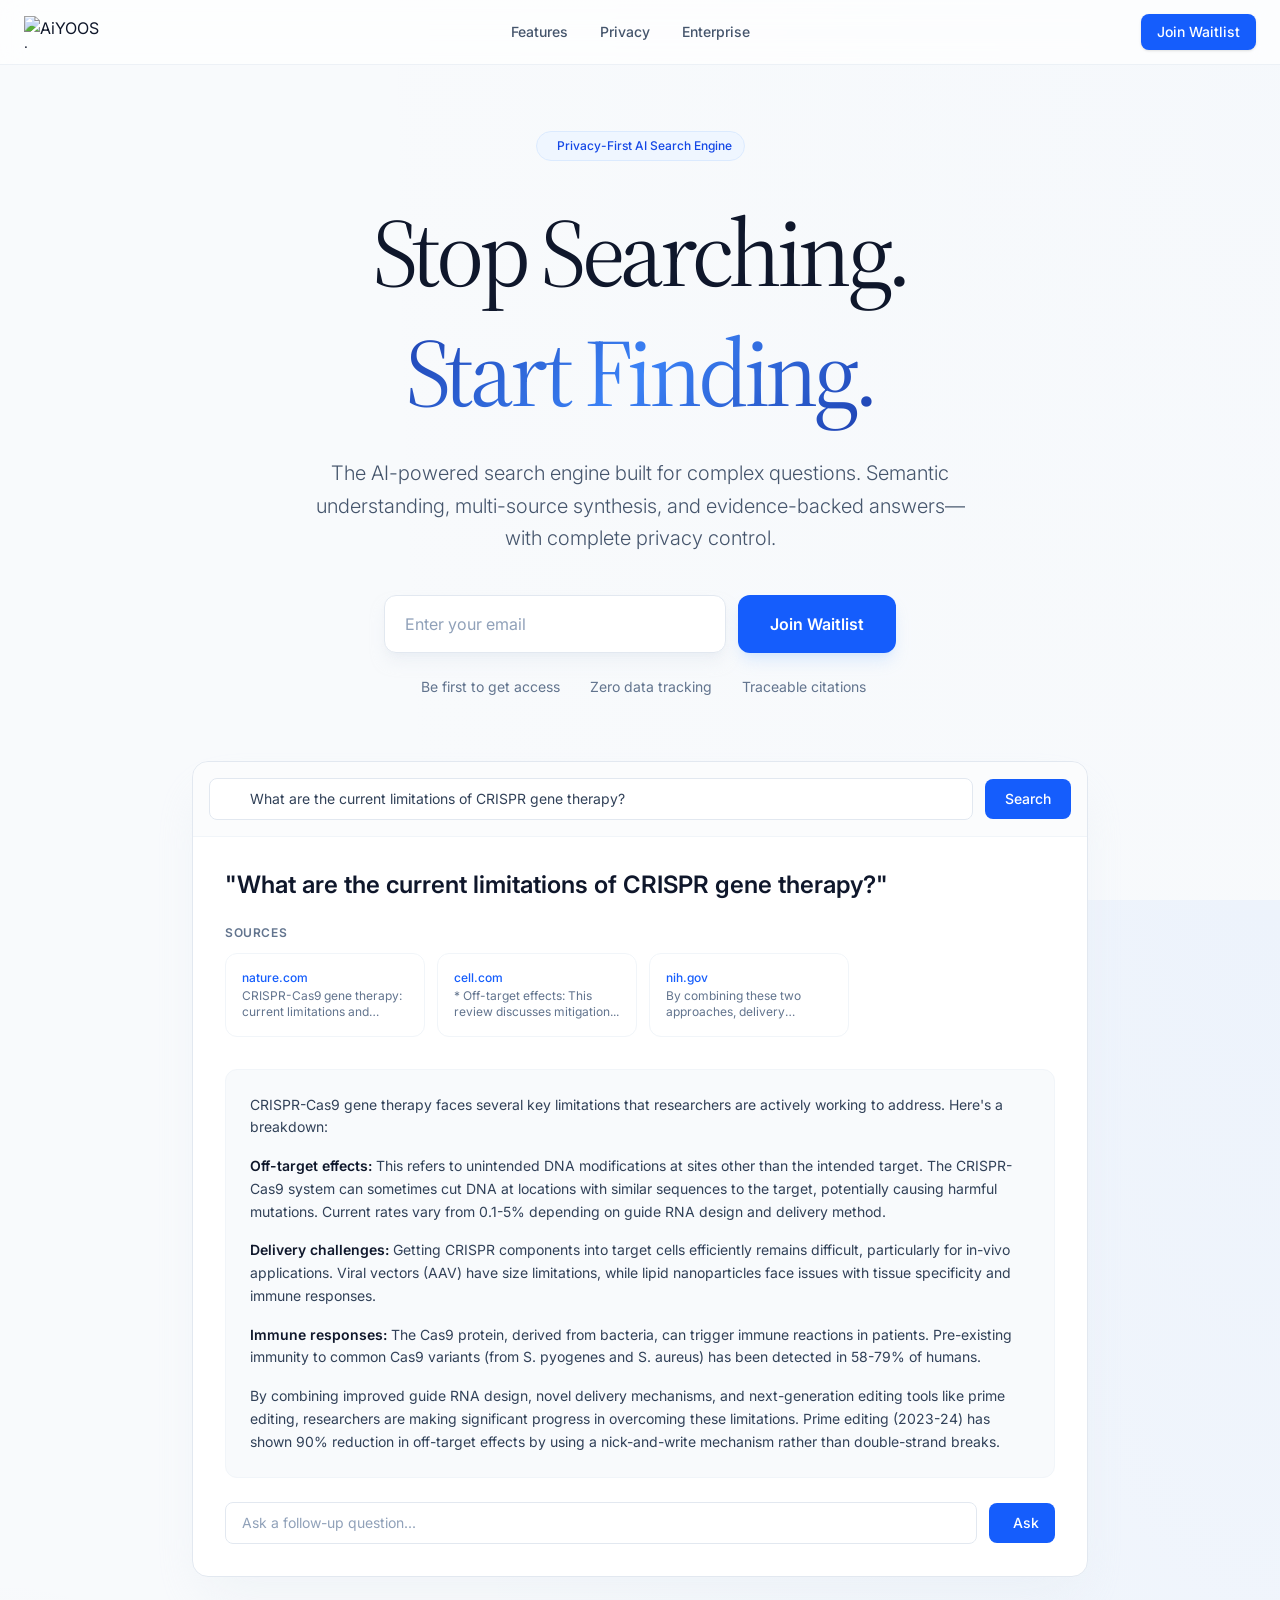
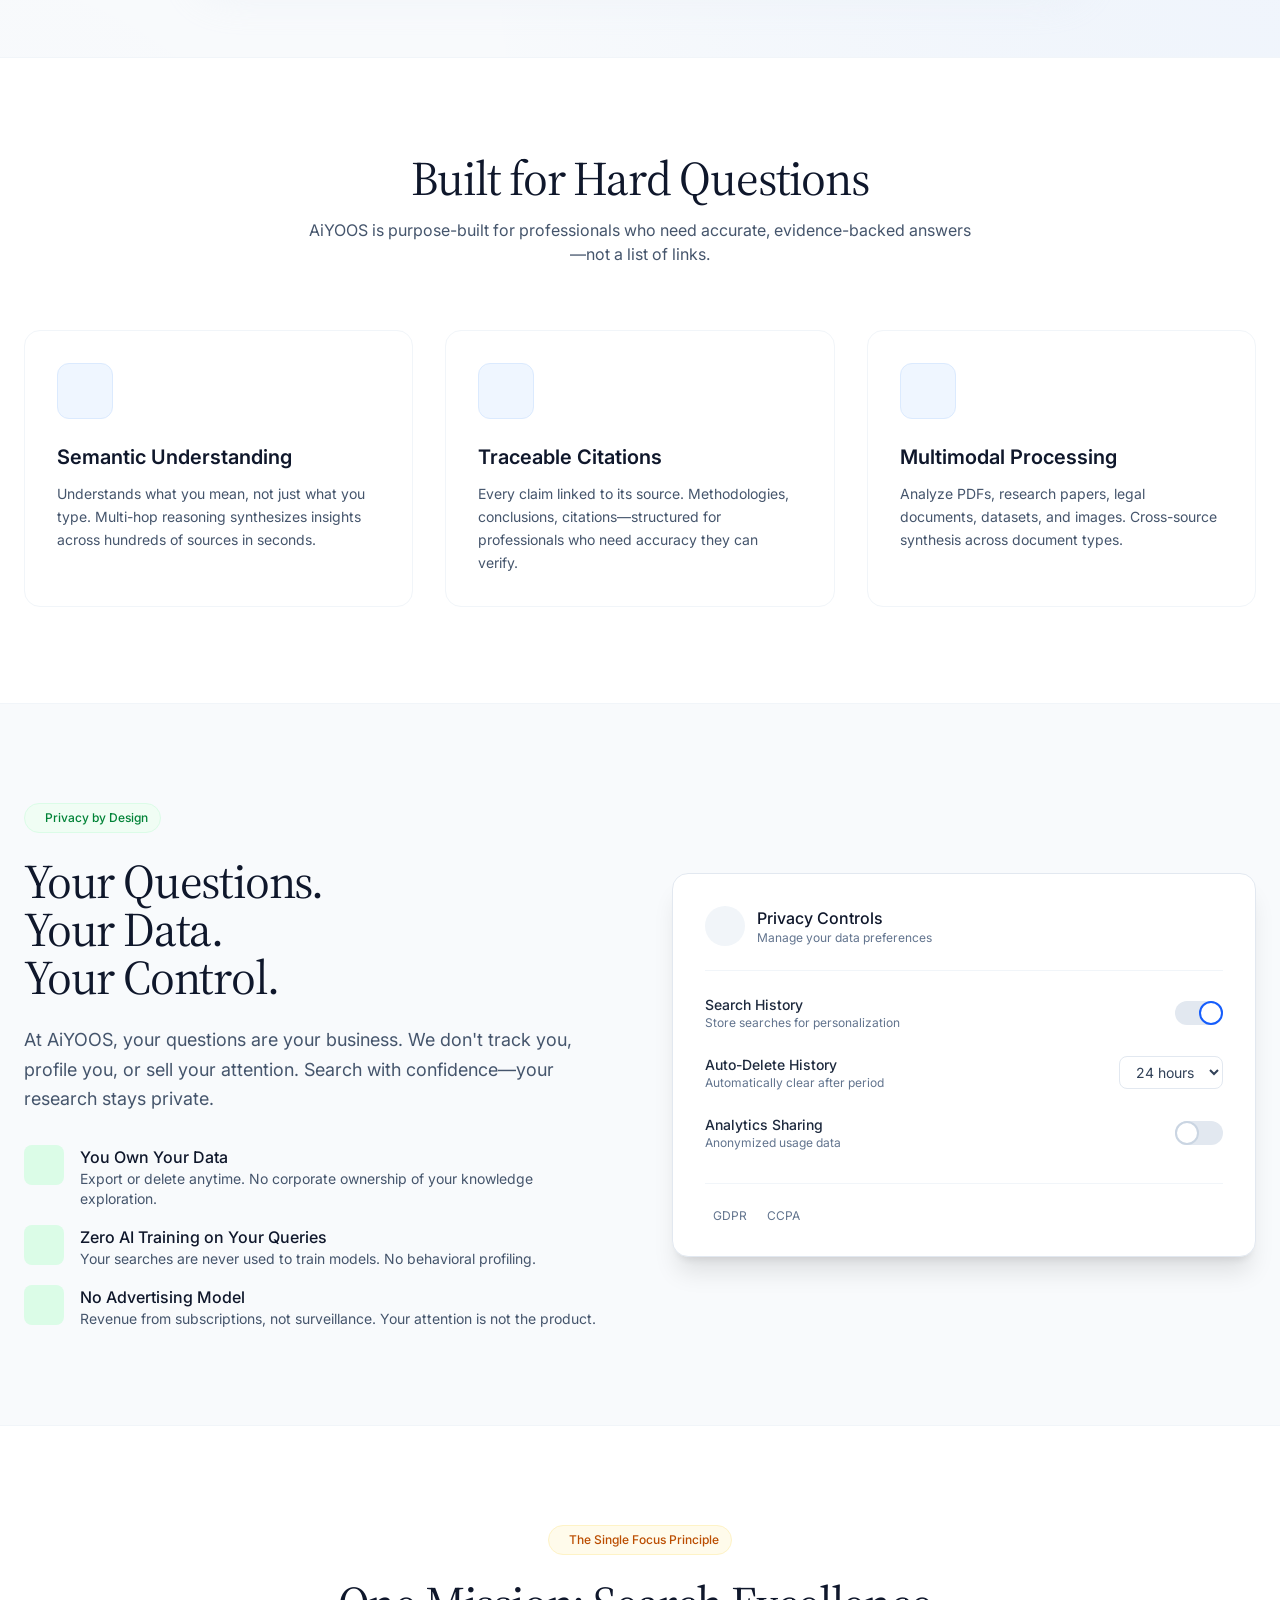
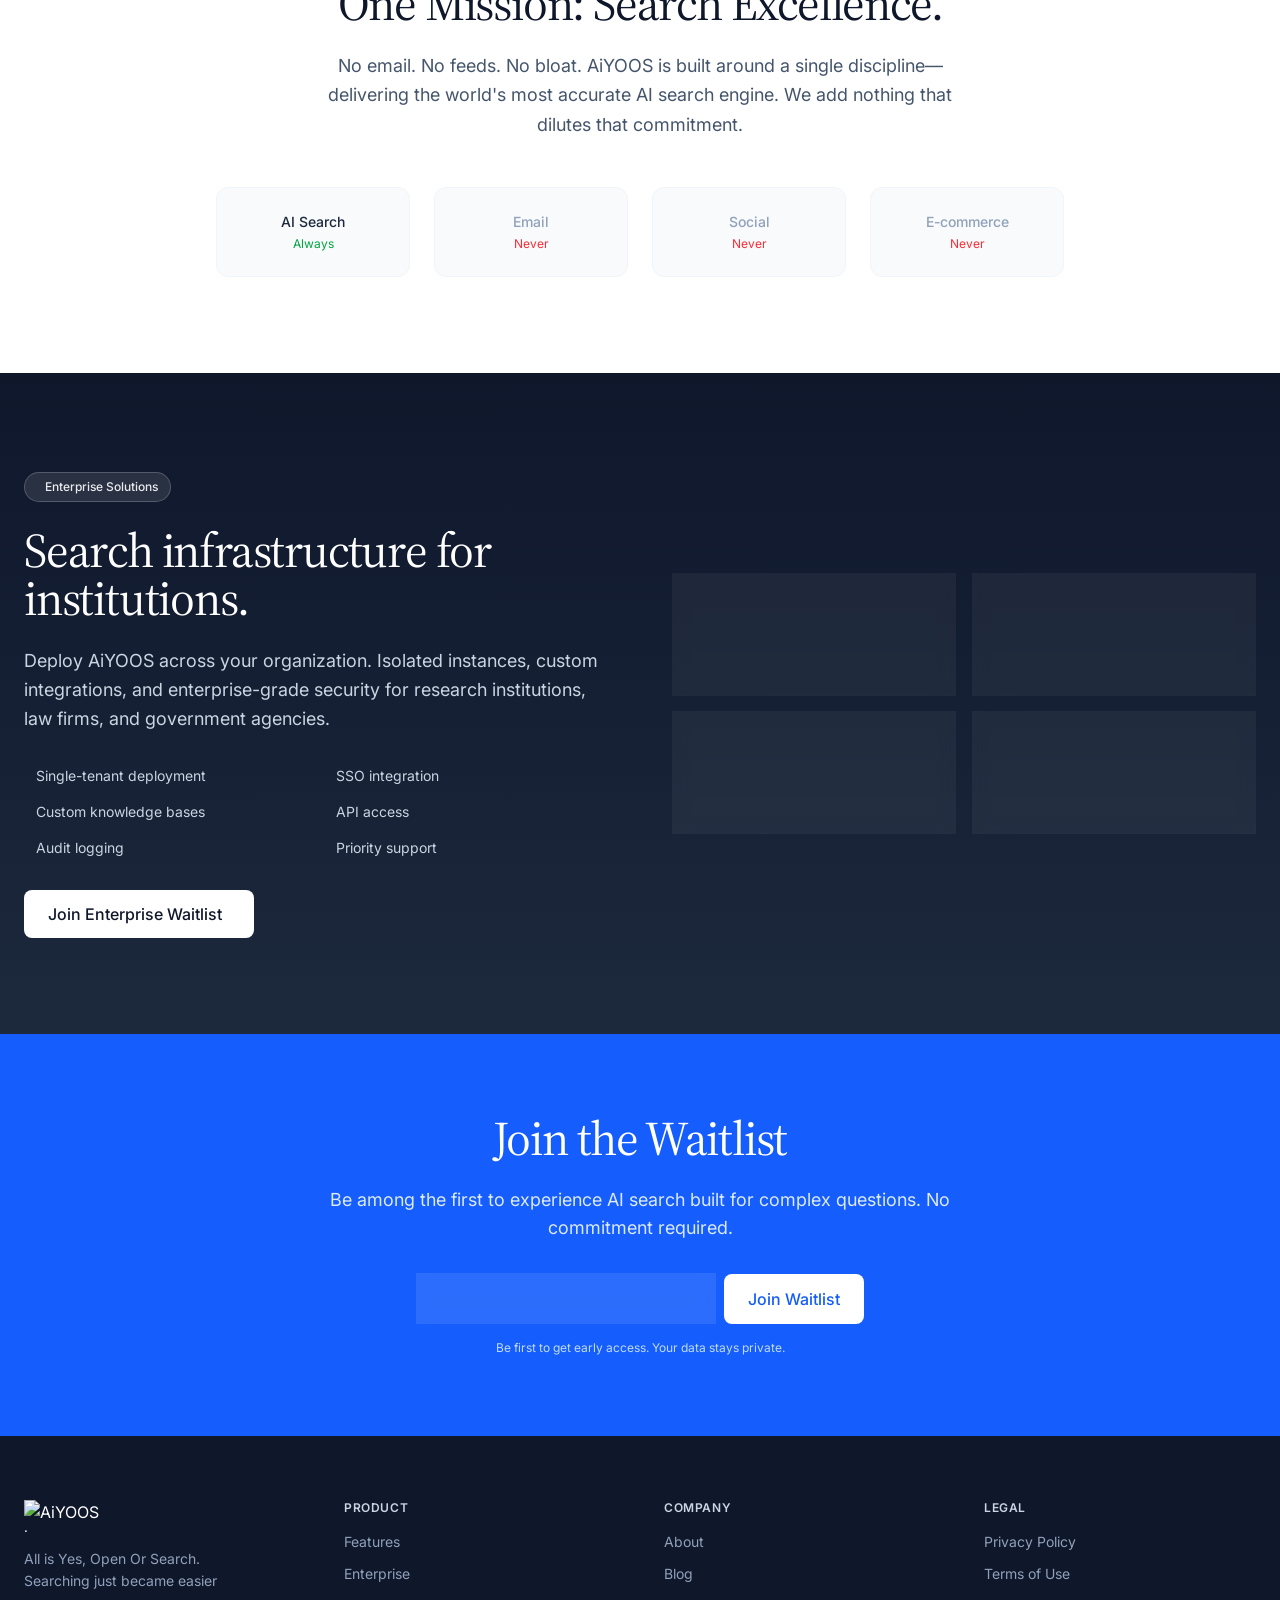
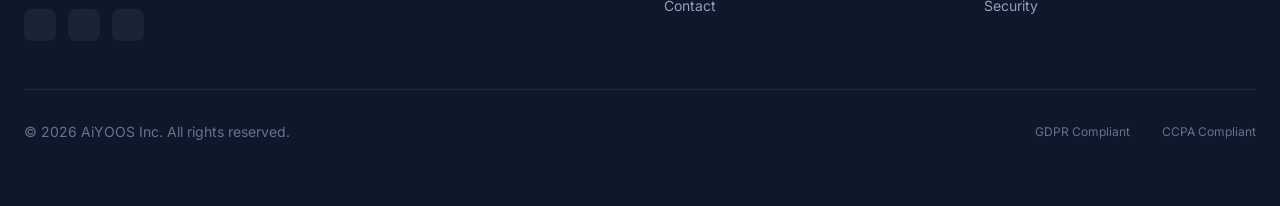
==== commit de0b891c: "Apply text content changes from redesign branch    - Update page title to "Searching just became eas" ====
--- a/index.html
+++ b/index.html
@@ -49,17 +49,37 @@
     <script src="https://code.iconify.design/iconify-icon/1.0.7/iconify-icon.min.js"></script>
     <link rel="preconnect" href="https://fonts.googleapis.com">
     <link rel="preconnect" href="https://fonts.gstatic.com" crossorigin="">
-    <link href="https://fonts.googleapis.com/css2?family=Outfit:wght@300;400;500;600;700;800;900&display=swap" rel="stylesheet">
+    <link href="https://fonts.googleapis.com/css2?family=Inter:wght@300;400;500;600;700&family=Source+Serif+4:opsz,wght@8..60,400;8..60,500;8..60,600&display=swap" rel="stylesheet">
     <style>
         :root {
-            --font-sans: 'Outfit', sans-serif;
+            --font-serif: 'Source Serif 4', serif;
+            --font-sans: 'Inter', sans-serif;
         }
         body {
             font-family: var(--font-sans);
+            background-color: #F8FAFC;
+            color: #0F172A;
+        }
+        .hero-section {
+            background-image: linear-gradient(to bottom, rgba(248, 250, 252, 0.8), rgba(248, 250, 252, 0.95)),
+                              url('https://images.unsplash.com/photo-1639322537228-f710d846310a?auto=format&fit=crop&q=80&w=2000');
+            background-size: cover;
+            background-position: center;
+            background-attachment: fixed;
         }
         .font-serif-display {
-            font-family: var(--font-sans);
-            font-weight: 800;
+            font-family: var(--font-serif);
+        }
+        /* Custom Scrollbar */
+        .custom-scroll::-webkit-scrollbar {
+            width: 4px;
+        }
+        .custom-scroll::-webkit-scrollbar-track {
+            background: transparent;
+        }
+        .custom-scroll::-webkit-scrollbar-thumb {
+            background: #CBD5E1;
+            border-radius: 2px;
         }
         /* Custom Selection */
         ::selection {
@@ -78,21 +98,54 @@
         .delay-100 { animation-delay: 0.1s; }
         .delay-200 { animation-delay: 0.2s; }
         .delay-300 { animation-delay: 0.3s; }
+        .delay-400 { animation-delay: 0.4s; }
+
+        /* Custom Toggle Switch */
+        .toggle-checkbox:checked {
+            right: 0;
+            border-color: #1E40AF;
+        }
+        .toggle-checkbox:checked + .toggle-label {
+            background-color: #1E40AF;
+        }
+
         /* Subtle Gradient Mesh */
         .mesh-bg {
             background-image:
-                radial-gradient(at 85% 8%, rgba(37, 99, 235, 0.05) 0px, transparent 55%);
-        }
-        /* Feature row hover */
-        .feature-row {
-            transition: transform 0.3s cubic-bezier(0.16, 1, 0.3, 1);
-        }
-        .feature-row:hover {
-            transform: translateX(6px);
+                radial-gradient(at 100% 0%, rgba(59, 130, 246, 0.08) 0px, transparent 50%),
+                radial-gradient(at 0% 100%, rgba(99, 102, 241, 0.06) 0px, transparent 50%);
+        }
+
+        /* Typing cursor animation */
+        .typing-cursor::after {
+            content: '|';
+            animation: blink 1s infinite;
+            color: #3B82F6;
+        }
+        @keyframes blink {
+            0%, 50% { opacity: 1; }
+            51%, 100% { opacity: 0; }
+        }
+
+        /* Gradient text */
+        .gradient-text {
+            background: linear-gradient(135deg, #1E40AF 0%, #3B82F6 50%, #1E40AF 100%);
+            -webkit-background-clip: text;
+            -webkit-text-fill-color: transparent;
+            background-clip: text;
+        }
+
+        /* Source card hover */
+        .source-card {
+            transition: all 0.2s ease;
+        }
+        .source-card:hover {
+            transform: translateY(-2px);
+            box-shadow: 0 4px 12px rgba(0,0,0,0.08);
         }
     </style>
 </head>
-<body class="antialiased min-h-screen flex flex-col mesh-bg overflow-x-hidden bg-slate-50 text-slate-900">
+<body class="antialiased min-h-screen flex flex-col mesh-bg overflow-x-hidden">
 
     <!-- Navigation -->
     <nav class="w-full border-b border-slate-200/60 bg-white/70 backdrop-blur-md fixed top-0 z-50">
@@ -116,129 +169,136 @@
     </nav>
 
     <!-- Hero Section -->
-    <main class="bg-slate-50 min-h-[100dvh] flex items-center pt-16">
-        <div class="max-w-7xl mx-auto px-6 w-full py-20">
-            <div class="grid grid-cols-1 lg:grid-cols-2 gap-12 xl:gap-20 items-center">
-
-                <!-- Left: Headline + CTA -->
-                <div>
-                    <div class="fade-in-up inline-flex items-center gap-2 px-3 py-1.5 rounded-full bg-blue-50 border border-blue-100 text-blue-700 text-xs font-medium mb-8">
-                        <iconify-icon icon="solar:shield-check-bold" width="14" aria-hidden="true"></iconify-icon>
-                        <span>Privacy-First AI Search Engine</span>
-                    </div>
-
-                    <h1 class="fade-in-up delay-100 font-serif-display text-5xl md:text-6xl xl:text-7xl leading-none text-slate-900 tracking-tighter mb-6">
-                        Stop Searching.<br><span class="text-blue-700">Start Finding.</span>
-                    </h1>
-
-                    <p class="fade-in-up delay-200 text-lg text-slate-600 max-w-[52ch] leading-relaxed font-light mb-10">
-                        The AI-powered search engine built for complex questions. Semantic understanding, multi-source synthesis, and evidence-backed answers—with complete privacy control.
-                    </p>
-
-                    <div class="fade-in-up delay-300 mb-5">
-                        <form class="waitlist-form">
-                            <div class="flex flex-col sm:flex-row gap-3 w-full max-w-md">
-                                <input type="email" name="email" placeholder="Enter your email" required class="flex-1 min-w-0 bg-white border border-slate-200 rounded-xl py-3.5 px-5 text-slate-900 placeholder:text-slate-400 focus:outline-none focus:ring-2 focus:ring-blue-500 focus:border-transparent shadow-sm transition-all text-base">
-                                <button type="submit" class="flex-shrink-0 bg-blue-600 text-white px-6 py-3.5 rounded-xl font-semibold hover:bg-blue-700 active:scale-[0.98] transition-all whitespace-nowrap">
-                                    Join Waitlist
-                                </button>
-                            </div>
-                        </form>
-                    </div>
-
-                    <div class="mt-5 flex flex-wrap items-center gap-x-6 gap-y-2 text-sm text-slate-500">
-                        <span class="fade-in-up flex items-center gap-1.5" style="animation-delay: 0.32s">
-                            <iconify-icon icon="solar:check-circle-bold" width="16" class="text-green-500" aria-hidden="true"></iconify-icon>
-                            Be first to get access
-                        </span>
-                        <span class="fade-in-up flex items-center gap-1.5" style="animation-delay: 0.44s">
-                            <iconify-icon icon="solar:check-circle-bold" width="16" class="text-green-500" aria-hidden="true"></iconify-icon>
-                            Zero data tracking
-                        </span>
-                        <span class="fade-in-up flex items-center gap-1.5" style="animation-delay: 0.56s">
-                            <iconify-icon icon="solar:check-circle-bold" width="16" class="text-green-500" aria-hidden="true"></iconify-icon>
-                            Traceable citations
-                        </span>
-                    </div>
-                </div>
-
-                <!-- Right: UI Demo -->
-                <div class="fade-in-up delay-200">
-                    <div class="rounded-2xl border border-slate-200 bg-white shadow-[0_20px_60px_-15px_rgba(0,0,0,0.1)] overflow-hidden">
-
-                        <!-- Search Bar -->
-                        <div class="p-4 border-b border-slate-100 bg-slate-50/50">
-                            <div class="flex items-center gap-3">
-                                <div class="flex-1 relative">
-                                    <div class="absolute inset-y-0 left-3 flex items-center pointer-events-none text-slate-400">
-                                        <iconify-icon icon="solar:magnifer-linear" width="18" aria-hidden="true"></iconify-icon>
-                                    </div>
-                                    <input type="text" id="demo-query-input" value="" placeholder="Ask a complex question..." class="w-full bg-white border border-slate-200 rounded-lg py-2.5 pl-10 pr-4 text-sm text-slate-700 focus:outline-none focus:ring-2 focus:ring-blue-500 focus:border-transparent" readonly>
-                                </div>
-                                <button class="bg-blue-600 text-white px-5 py-2.5 rounded-lg text-sm font-medium hover:bg-blue-700 transition-colors">
-                                    Search
-                                </button>
-                            </div>
-                        </div>
-
-                        <!-- Content -->
-                        <div class="p-6">
-                            <h2 class="text-sm font-semibold text-slate-900 mb-5 leading-snug">
-                                "What are the current limitations of CRISPR gene therapy?"
-                            </h2>
-
-                            <!-- Sources Row -->
-                            <div class="mb-5">
-                                <span class="text-xs font-semibold text-slate-400 uppercase tracking-wider">Sources</span>
-                                <div class="flex gap-2 mt-2 overflow-x-hidden">
-                                    <div class="flex-shrink-0 w-36 rounded-lg p-3 border border-slate-100">
-                                        <p class="text-xs font-medium text-blue-600 truncate">nature.com</p>
-                                        <p class="text-xs text-slate-400 mt-0.5 line-clamp-1">CRISPR-Cas9: current limitations...</p>
-                                    </div>
-                                    <div class="flex-shrink-0 w-36 rounded-lg p-3 border border-slate-100">
-                                        <p class="text-xs font-medium text-blue-600 truncate">cell.com</p>
-                                        <p class="text-xs text-slate-400 mt-0.5 line-clamp-1">Off-target effects: mitigation...</p>
-                                    </div>
-                                    <div class="flex-shrink-0 w-36 rounded-lg p-3 border border-slate-100">
-                                        <p class="text-xs font-medium text-blue-600 truncate">nih.gov</p>
-                                        <p class="text-xs text-slate-400 mt-0.5 line-clamp-1">Delivery mechanisms overview...</p>
-                                    </div>
-                                </div>
-                            </div>
-
-                            <!-- Answer Preview (faded) -->
-                            <div class="relative">
-                                <div class="bg-slate-50 rounded-xl p-4 border border-slate-100">
-                                    <ul class="space-y-3">
-                                        <li class="text-xs text-slate-700 leading-relaxed">
-                                            <span class="font-semibold text-slate-900">Off-target effects:</span> Unintended DNA modifications at sites other than the intended target. Current rates vary from 0.1–5% depending on guide RNA design.
-                                        </li>
-                                        <li class="text-xs text-slate-700 leading-relaxed">
-                                            <span class="font-semibold text-slate-900">Delivery challenges:</span> Getting CRISPR components into target cells efficiently remains difficult. Viral vectors (AAV) have size limitations; lipid nanoparticles face tissue specificity issues.
-                                        </li>
-                                        <li class="text-xs text-slate-600 leading-relaxed opacity-50">
-                                            <span class="font-semibold">Immune responses:</span> The Cas9 protein can trigger immune reactions. Pre-existing immunity detected in 58–79% of humans...
-                                        </li>
-                                    </ul>
-                                </div>
-                                <!-- Fade overlay -->
-                                <div class="absolute bottom-0 left-0 right-0 h-12 bg-gradient-to-t from-white to-transparent rounded-b-xl pointer-events-none"></div>
-                            </div>
-
-                            <!-- Follow-up Input -->
-                            <div class="mt-4">
-                                <div class="flex items-center gap-2">
-                                    <input type="text" placeholder="Ask a follow-up question..." class="flex-1 bg-white border border-slate-200 rounded-lg py-2 px-3 text-xs text-slate-700 placeholder:text-slate-400 focus:outline-none focus:ring-2 focus:ring-blue-500 focus:border-transparent">
-                                    <button class="bg-blue-600 text-white px-3 py-2 rounded-lg text-xs font-medium hover:bg-blue-700 transition-colors flex items-center gap-1.5">
-                                        <iconify-icon icon="solar:chat-round-dots-bold" width="14" aria-hidden="true"></iconify-icon>
-                                        Ask
-                                    </button>
-                                </div>
-                            </div>
-                        </div>
-                    </div>
-                </div>
-
+    <main class="hero-section flex-grow pt-32 pb-20 px-6">
+        <div class="max-w-4xl mx-auto text-center mb-16">
+            <div class="fade-in-up inline-flex items-center gap-2 px-3 py-1.5 rounded-full bg-blue-50 border border-blue-100 text-blue-700 text-xs font-medium mb-8">
+                <iconify-icon icon="solar:shield-check-bold" width="14" aria-hidden="true"></iconify-icon>
+                <span>Privacy-First AI Search Engine</span>
+            </div>
+
+            <h1 class="fade-in-up delay-100 font-serif-display text-6xl md:text-7xl lg:text-8xl leading-tight text-slate-900 tracking-tighter mb-6">
+                Stop Searching.<br><span class="gradient-text">Start Finding.</span>
+            </h1>
+
+            <p class="fade-in-up delay-200 text-lg md:text-xl text-slate-600 max-w-2xl mx-auto leading-relaxed font-light">
+                The AI-powered search engine built for complex questions. Semantic understanding, multi-source synthesis, and evidence-backed answers—with complete privacy control.
+            </p>
+
+            <div class="fade-in-up delay-300 mt-10 flex flex-col sm:flex-row items-center justify-center gap-4">
+                <form class="waitlist-form w-full max-w-lg">
+                    <div class="flex flex-col sm:flex-row gap-3">
+                        <input type="email" name="email" placeholder="Enter your email" required class="flex-1 bg-white border border-slate-200 rounded-xl py-4 px-5 text-slate-900 placeholder:text-slate-400 focus:outline-none focus:ring-2 focus:ring-blue-500 focus:border-transparent shadow-lg shadow-slate-200/50 transition-all text-base">
+                        <button type="submit" class="bg-blue-600 text-white px-8 py-4 rounded-xl font-semibold hover:bg-blue-700 transition-colors shadow-lg shadow-blue-200/50 whitespace-nowrap">
+                            Join Waitlist
+                        </button>
+                    </div>
+                </form>
+            </div>
+
+            <div class="fade-in-up delay-400 mt-6 flex flex-wrap items-center justify-center gap-x-6 gap-y-2 text-sm text-slate-500">
+                <span class="flex items-center gap-1.5">
+                    <iconify-icon icon="solar:check-circle-bold" width="16" class="text-green-500" aria-hidden="true"></iconify-icon>
+                    Be first to get access
+                </span>
+                <span class="flex items-center gap-1.5">
+                    <iconify-icon icon="solar:check-circle-bold" width="16" class="text-green-500" aria-hidden="true"></iconify-icon>
+                    Zero data tracking
+                </span>
+                <span class="flex items-center gap-1.5">
+                    <iconify-icon icon="solar:check-circle-bold" width="16" class="text-green-500" aria-hidden="true"></iconify-icon>
+                    Traceable citations
+                </span>
+            </div>
+        </div>
+
+        <!-- UI Demo / Search Interface - Redesigned to match image2.png -->
+        <div class="fade-in-up delay-300 max-w-4xl mx-auto mt-16">
+            <div class="rounded-2xl border border-slate-200 bg-white shadow-2xl shadow-slate-200/40 overflow-hidden">
+
+                <!-- Search Bar -->
+                <div class="p-4 border-b border-slate-100 bg-slate-50/50">
+                    <div class="flex items-center gap-3">
+                        <div class="flex-1 relative">
+                            <div class="absolute inset-y-0 left-3 flex items-center pointer-events-none text-slate-400">
+                                <iconify-icon icon="solar:magnifer-linear" width="18" aria-hidden="true"></iconify-icon>
+                            </div>
+                            <input type="text" value="What are the current limitations of CRISPR gene therapy?" class="w-full bg-white border border-slate-200 rounded-lg py-2.5 pl-10 pr-4 text-sm text-slate-700 focus:outline-none focus:ring-2 focus:ring-blue-500 focus:border-transparent" readonly>
+                        </div>
+                        <button class="bg-blue-600 text-white px-5 py-2.5 rounded-lg text-sm font-medium hover:bg-blue-700 transition-colors">
+                            Search
+                        </button>
+                    </div>
+                </div>
+
+                <!-- Main Content Area -->
+                <div class="p-6 md:p-8">
+                    <!-- Query as Heading -->
+                    <h2 class="text-xl md:text-2xl font-semibold text-slate-900 mb-6">
+                        "What are the current limitations of CRISPR gene therapy?"
+                    </h2>
+
+                    <!-- Sources Row -->
+                    <div class="mb-6">
+                        <div class="flex items-center gap-2 mb-3">
+                            <span class="text-xs font-semibold text-slate-500 uppercase tracking-wider">Sources</span>
+                        </div>
+                        <div class="flex gap-3 overflow-x-auto pb-2">
+                            <!-- Source 1 -->
+                            <div class="flex-shrink-0 min-w-[180px] max-w-[200px] rounded-xl p-4 border border-slate-100">
+                                <p class="text-xs font-medium text-blue-600 mb-0.5 truncate">nature.com</p>
+                                <p class="text-xs text-slate-500 line-clamp-2">CRISPR-Cas9 gene therapy: current limitations and future...</p>
+                            </div>
+                            <!-- Source 2 -->
+                            <div class="flex-shrink-0 min-w-[180px] max-w-[200px] rounded-xl p-4 border border-slate-100">
+                                <p class="text-xs font-medium text-blue-600 mb-0.5 truncate">cell.com</p>
+                                <p class="text-xs text-slate-500 line-clamp-2">* Off-target effects: This review discusses mitigation...</p>
+                            </div>
+                            <!-- Source 3 -->
+                            <div class="flex-shrink-0 min-w-[180px] max-w-[200px] rounded-xl p-4 border border-slate-100">
+                                <p class="text-xs font-medium text-blue-600 mb-0.5 truncate">nih.gov</p>
+                                <p class="text-xs text-slate-500 line-clamp-2">By combining these two approaches, delivery mechanisms...</p>
+                            </div>
+                            <!-- More indicator -->
+                            <div class="flex-shrink-0 flex items-center text-slate-400">
+                                <iconify-icon icon="solar:menu-dots-bold" width="20" aria-hidden="true"></iconify-icon>
+                            </div>
+                        </div>
+                    </div>
+
+                    <!-- Answer Box -->
+                    <div class="bg-slate-50 rounded-xl p-6 border border-slate-100">
+                        <p class="text-slate-700 text-sm leading-relaxed mb-4">
+                            CRISPR-Cas9 gene therapy faces several key limitations that researchers are actively working to address. Here's a breakdown:
+                        </p>
+
+                        <ul class="space-y-4 mb-4">
+                            <li class="text-sm text-slate-700 leading-relaxed">
+                                <span class="font-semibold text-slate-900">Off-target effects:</span> This refers to unintended DNA modifications at sites other than the intended target. The CRISPR-Cas9 system can sometimes cut DNA at locations with similar sequences to the target, potentially causing harmful mutations. Current rates vary from 0.1-5% depending on guide RNA design and delivery method.
+                            </li>
+                            <li class="text-sm text-slate-700 leading-relaxed">
+                                <span class="font-semibold text-slate-900">Delivery challenges:</span> Getting CRISPR components into target cells efficiently remains difficult, particularly for in-vivo applications. Viral vectors (AAV) have size limitations, while lipid nanoparticles face issues with tissue specificity and immune responses.
+                            </li>
+                            <li class="text-sm text-slate-700 leading-relaxed">
+                                <span class="font-semibold text-slate-900">Immune responses:</span> The Cas9 protein, derived from bacteria, can trigger immune reactions in patients. Pre-existing immunity to common Cas9 variants (from S. pyogenes and S. aureus) has been detected in 58-79% of humans.
+                            </li>
+                        </ul>
+
+                        <p class="text-slate-700 text-sm leading-relaxed">
+                            By combining improved guide RNA design, novel delivery mechanisms, and next-generation editing tools like prime editing, researchers are making significant progress in overcoming these limitations. Prime editing (2023-24) has shown 90% reduction in off-target effects by using a nick-and-write mechanism rather than double-strand breaks.
+                        </p>
+                    </div>
+
+                    <!-- Follow-up Input -->
+                    <div class="mt-6">
+                        <div class="flex items-center gap-3">
+                            <input type="text" placeholder="Ask a follow-up question..." class="flex-1 bg-white border border-slate-200 rounded-lg py-2.5 px-4 text-sm text-slate-700 placeholder:text-slate-400 focus:outline-none focus:ring-2 focus:ring-blue-500 focus:border-transparent">
+                            <button class="bg-blue-600 text-white px-4 py-2.5 rounded-lg text-sm font-medium hover:bg-blue-700 transition-colors flex items-center gap-2">
+                                <iconify-icon icon="solar:chat-round-dots-bold" width="16" aria-hidden="true"></iconify-icon>
+                                Ask
+                            </button>
+                        </div>
+                    </div>
+                </div>
             </div>
         </div>
     </main>
@@ -246,64 +306,43 @@
     <!-- Features Section -->
     <section id="features" class="py-24 bg-white border-t border-slate-100">
         <div class="max-w-7xl mx-auto px-6">
-            <div class="grid grid-cols-1 lg:grid-cols-[5fr_7fr] gap-16 items-start">
-
-                <!-- Left: Pinned label -->
-                <div class="lg:sticky lg:top-24">
-                    <div class="inline-flex items-center gap-2 px-3 py-1.5 rounded-full bg-slate-100 border border-slate-200 text-slate-600 text-xs font-medium mb-5">
-                        <iconify-icon icon="ph:stack-bold" width="14" aria-hidden="true"></iconify-icon>
-                        <span>Capabilities</span>
-                    </div>
-                    <h2 class="font-serif-display text-4xl md:text-5xl text-slate-900 tracking-tighter leading-none">
-                        Built for<br/>Hard Questions.
-                    </h2>
-                    <p class="text-slate-500 mt-6 text-base leading-relaxed max-w-[34ch]">
-                        Purpose-built for professionals who need accurate, evidence-backed answers—not a list of links.
+            <div class="text-center mb-16">
+                <h2 class="font-serif-display text-4xl md:text-5xl text-slate-900 mb-4 tracking-tight">Built for Hard Questions</h2>
+                <p class="text-slate-600 max-w-2xl mx-auto">AiYOOS is purpose-built for professionals who need accurate, evidence-backed answers—not a list of links.</p>
+            </div>
+
+            <div class="grid grid-cols-1 md:grid-cols-3 gap-8">
+                <!-- Feature 1 -->
+                <div class="group p-8 rounded-2xl border border-slate-100 hover:border-blue-200 hover:bg-blue-50/30 transition-all duration-300">
+                    <div class="w-14 h-14 rounded-xl bg-blue-50 border border-blue-100 flex items-center justify-center mb-6 group-hover:bg-blue-600 transition-colors duration-300">
+                        <iconify-icon icon="ph:brain-bold" width="28" class="text-blue-600 group-hover:text-white transition-colors duration-300" aria-hidden="true"></iconify-icon>
+                    </div>
+                    <h3 class="font-semibold text-xl text-slate-900 mb-3">Semantic Understanding</h3>
+                    <p class="text-slate-600 text-sm leading-relaxed">
+                        Understands what you mean, not just what you type. Multi-hop reasoning synthesizes insights across hundreds of sources in seconds.
                     </p>
                 </div>
 
-                <!-- Right: Feature rows — top-padded to align with H2, not pill -->
-                <div class="divide-y divide-slate-100 lg:pt-11">
-
-                    <!-- Feature 1 -->
-                    <div class="feature-row py-10 flex items-start gap-6">
-                        <div class="w-11 h-11 rounded-xl bg-blue-50 border border-blue-100 flex items-center justify-center flex-shrink-0 mt-0.5">
-                            <iconify-icon icon="ph:brain-bold" width="22" class="text-blue-600" aria-hidden="true"></iconify-icon>
-                        </div>
-                        <div>
-                            <h3 class="font-semibold text-lg text-slate-900 mb-2 tracking-tight">Semantic Understanding</h3>
-                            <p class="text-slate-500 text-sm leading-relaxed max-w-[52ch]">
-                                Understands what you mean, not just what you type. Multi-hop reasoning synthesizes insights across hundreds of sources in seconds.
-                            </p>
-                        </div>
-                    </div>
-
-                    <!-- Feature 2 -->
-                    <div class="feature-row py-10 flex items-start gap-6">
-                        <div class="w-11 h-11 rounded-xl bg-blue-50 border border-blue-100 flex items-center justify-center flex-shrink-0 mt-0.5">
-                            <iconify-icon icon="solar:link-bold" width="22" class="text-blue-600" aria-hidden="true"></iconify-icon>
-                        </div>
-                        <div>
-                            <h3 class="font-semibold text-lg text-slate-900 mb-2 tracking-tight">Traceable Citations</h3>
-                            <p class="text-slate-500 text-sm leading-relaxed max-w-[52ch]">
-                                Every claim linked to its source. Methodologies, conclusions, citations—structured for professionals who need accuracy they can verify.
-                            </p>
-                        </div>
-                    </div>
-
-                    <!-- Feature 3 -->
-                    <div class="feature-row py-10 flex items-start gap-6">
-                        <div class="w-11 h-11 rounded-xl bg-blue-50 border border-blue-100 flex items-center justify-center flex-shrink-0 mt-0.5">
-                            <iconify-icon icon="solar:documents-bold" width="22" class="text-blue-600" aria-hidden="true"></iconify-icon>
-                        </div>
-                        <div>
-                            <h3 class="font-semibold text-lg text-slate-900 mb-2 tracking-tight">Multimodal Processing</h3>
-                            <p class="text-slate-500 text-sm leading-relaxed max-w-[52ch]">
-                                Analyze PDFs, research papers, legal documents, datasets, and images. Cross-source synthesis across document types.
-                            </p>
-                        </div>
-                    </div>
-
+                <!-- Feature 2 -->
+                <div class="group p-8 rounded-2xl border border-slate-100 hover:border-blue-200 hover:bg-blue-50/30 transition-all duration-300">
+                    <div class="w-14 h-14 rounded-xl bg-blue-50 border border-blue-100 flex items-center justify-center mb-6 group-hover:bg-blue-600 transition-colors duration-300">
+                        <iconify-icon icon="solar:link-bold" width="28" class="text-blue-600 group-hover:text-white transition-colors duration-300" aria-hidden="true"></iconify-icon>
+                    </div>
+                    <h3 class="font-semibold text-xl text-slate-900 mb-3">Traceable Citations</h3>
+                    <p class="text-slate-600 text-sm leading-relaxed">
+                        Every claim linked to its source. Methodologies, conclusions, citations—structured for professionals who need accuracy they can verify.
+                    </p>
+                </div>
+
+                <!-- Feature 3 -->
+                <div class="group p-8 rounded-2xl border border-slate-100 hover:border-blue-200 hover:bg-blue-50/30 transition-all duration-300">
+                    <div class="w-14 h-14 rounded-xl bg-blue-50 border border-blue-100 flex items-center justify-center mb-6 group-hover:bg-blue-600 transition-colors duration-300">
+                        <iconify-icon icon="solar:documents-bold" width="28" class="text-blue-600 group-hover:text-white transition-colors duration-300" aria-hidden="true"></iconify-icon>
+                    </div>
+                    <h3 class="font-semibold text-xl text-slate-900 mb-3">Multimodal Processing</h3>
+                    <p class="text-slate-600 text-sm leading-relaxed">
+                        Analyze PDFs, research papers, legal documents, datasets, and images. Cross-source synthesis across document types.
+                    </p>
                 </div>
             </div>
         </div>
@@ -423,186 +462,134 @@
 
     <!-- Focus Section -->
     <section class="py-24 bg-white border-t border-slate-100">
+        <div class="max-w-4xl mx-auto px-6 text-center">
+            <div class="inline-flex items-center gap-2 px-3 py-1.5 rounded-full bg-amber-50 border border-amber-100 text-amber-700 text-xs font-medium mb-6">
+                <iconify-icon icon="solar:target-bold" width="14" aria-hidden="true"></iconify-icon>
+                <span>The Single Focus Principle</span>
+            </div>
+            <h2 class="font-serif-display text-4xl md:text-5xl text-slate-900 mb-6 tracking-tight">
+                One Mission: Search Excellence.
+            </h2>
+            <p class="text-slate-600 text-lg leading-relaxed mb-12 max-w-2xl mx-auto">
+                No email. No feeds. No bloat. AiYOOS is built around a single discipline—delivering the world's most accurate AI search engine. We add nothing that dilutes that commitment.
+            </p>
+
+            <div class="grid grid-cols-2 md:grid-cols-4 gap-6">
+                <div class="p-6 rounded-xl bg-slate-50 border border-slate-100">
+                    <iconify-icon icon="solar:magnifer-bold" width="32" class="text-blue-600 mb-3" aria-hidden="true"></iconify-icon>
+                    <p class="text-sm font-medium text-slate-800">AI Search</p>
+                    <p class="text-xs text-green-600 mt-1">Always</p>
+                </div>
+                <div class="p-6 rounded-xl bg-slate-50 border border-slate-100">
+                    <iconify-icon icon="solar:mailbox-bold" width="32" class="text-slate-300 mb-3" aria-hidden="true"></iconify-icon>
+                    <p class="text-sm font-medium text-slate-400">Email</p>
+                    <p class="text-xs text-red-500 mt-1">Never</p>
+                </div>
+                <div class="p-6 rounded-xl bg-slate-50 border border-slate-100">
+                    <iconify-icon icon="solar:users-group-rounded-bold" width="32" class="text-slate-300 mb-3" aria-hidden="true"></iconify-icon>
+                    <p class="text-sm font-medium text-slate-400">Social</p>
+                    <p class="text-xs text-red-500 mt-1">Never</p>
+                </div>
+                <div class="p-6 rounded-xl bg-slate-50 border border-slate-100">
+                    <iconify-icon icon="solar:shop-2-bold" width="32" class="text-slate-300 mb-3" aria-hidden="true"></iconify-icon>
+                    <p class="text-sm font-medium text-slate-400">E-commerce</p>
+                    <p class="text-xs text-red-500 mt-1">Never</p>
+                </div>
+            </div>
+        </div>
+    </section>
+
+    <!-- Enterprise Section -->
+    <section id="enterprise" class="py-24 bg-gradient-to-b from-slate-900 to-slate-800 text-white">
         <div class="max-w-7xl mx-auto px-6">
-            <div class="grid grid-cols-1 lg:grid-cols-2 gap-16 items-start">
-
-                <!-- Left: Principle statement -->
+            <div class="grid grid-cols-1 lg:grid-cols-2 gap-16 items-center">
                 <div>
-                    <div class="inline-flex items-center gap-2 px-3 py-1.5 rounded-full bg-amber-50 border border-amber-100 text-amber-700 text-xs font-medium mb-6">
-                        <iconify-icon icon="solar:target-bold" width="14" aria-hidden="true"></iconify-icon>
-                        <span>The "No Yahoo Principle"</span>
-                    </div>
-                    <h2 class="font-serif-display text-4xl md:text-5xl text-slate-900 tracking-tighter leading-none mb-6">
-                        One Mission:<br/>Search Excellence.
-                    </h2>
-                    <p class="text-slate-500 text-base leading-relaxed max-w-[46ch]">
-                        We will never become Yahoo. No email, no social, no distractions. AiYOOS is committed to being the world's most accurate AI search engine—nothing more, nothing less.
-                    </p>
-                </div>
-
-                <!-- Right: Commitment rows -->
-                <div class="divide-y divide-slate-100">
-
-                    <div class="pt-0 pb-6 flex items-center justify-between">
-                        <div class="flex items-center gap-3">
-                            <iconify-icon icon="solar:magnifer-bold" width="18" class="text-blue-600" aria-hidden="true"></iconify-icon>
-                            <span class="text-sm font-semibold text-slate-900">AI Search</span>
-                        </div>
-                        <span class="text-xs font-semibold text-green-700 bg-green-50 border border-green-100 px-3 py-1 rounded-full">Always</span>
-                    </div>
-
-                    <div class="py-6 flex items-center justify-between">
-                        <div class="flex items-center gap-3">
-                            <iconify-icon icon="solar:mailbox-bold" width="18" class="text-slate-300" aria-hidden="true"></iconify-icon>
-                            <span class="text-sm font-medium text-slate-400">Email</span>
-                        </div>
-                        <span class="text-xs font-medium text-slate-400 bg-slate-100 px-3 py-1 rounded-full">Never</span>
-                    </div>
-
-                    <div class="py-6 flex items-center justify-between">
-                        <div class="flex items-center gap-3">
-                            <iconify-icon icon="solar:users-group-rounded-bold" width="18" class="text-slate-300" aria-hidden="true"></iconify-icon>
-                            <span class="text-sm font-medium text-slate-400">Social Media</span>
-                        </div>
-                        <span class="text-xs font-medium text-slate-400 bg-slate-100 px-3 py-1 rounded-full">Never</span>
-                    </div>
-
-                    <div class="py-6 flex items-center justify-between">
-                        <div class="flex items-center gap-3">
-                            <iconify-icon icon="solar:shop-2-bold" width="18" class="text-slate-300" aria-hidden="true"></iconify-icon>
-                            <span class="text-sm font-medium text-slate-400">E-commerce</span>
-                        </div>
-                        <span class="text-xs font-medium text-slate-400 bg-slate-100 px-3 py-1 rounded-full">Never</span>
-                    </div>
-
-                    <div class="pt-6 pb-0 flex items-center justify-between">
-                        <div class="flex items-center gap-3">
-                            <iconify-icon icon="solar:target-bold" width="18" class="text-slate-300" aria-hidden="true"></iconify-icon>
-                            <span class="text-sm font-medium text-slate-400">Advertising</span>
-                        </div>
-                        <span class="text-xs font-medium text-slate-400 bg-slate-100 px-3 py-1 rounded-full">Never</span>
-                    </div>
-
-                </div>
-            </div>
-        </div>
-    </section>
-
-    <!-- Enterprise Section -->
-    <section id="enterprise" class="py-24 bg-slate-950 text-white">
-        <div class="max-w-7xl mx-auto px-6">
-            <div class="grid grid-cols-1 lg:grid-cols-2 gap-16 items-start">
-
-                <!-- Left: Copy -->
-                <div>
-                    <div class="inline-flex items-center gap-2 px-3 py-1.5 rounded-full bg-white/10 border border-white/20 text-white/80 text-xs font-medium mb-6">
+                    <div class="inline-flex items-center gap-2 px-3 py-1.5 rounded-full bg-white/10 border border-white/20 text-white/90 text-xs font-medium mb-6">
                         <iconify-icon icon="solar:buildings-3-bold" width="14" aria-hidden="true"></iconify-icon>
                         <span>Enterprise Solutions</span>
                     </div>
-                    <h2 class="font-serif-display text-4xl md:text-5xl text-white tracking-tighter leading-none mb-6">
-                        Search infrastructure<br/>for institutions.
+                    <h2 class="font-serif-display text-4xl md:text-5xl text-white mb-6 tracking-tight">
+                        Search infrastructure for institutions.
                     </h2>
-                    <p class="text-slate-400 text-base leading-relaxed mb-8">
-                        Deploy AiYOOS across your organization. Isolated single-tenant instances, AES-256 encryption at rest, and TLS 1.3 in transit—built for research institutions, law firms, and government agencies.
+                    <p class="text-slate-300 text-lg leading-relaxed mb-8">
+                        Deploy AiYOOS across your organization. Isolated instances, custom integrations, and enterprise-grade security for research institutions, law firms, and government agencies.
                     </p>
 
-                    <div class="grid grid-cols-2 gap-x-6 gap-y-3 mb-10">
-                        <div class="flex items-center gap-2.5">
-                            <iconify-icon icon="solar:check-circle-bold" width="16" class="text-blue-400 flex-shrink-0" aria-hidden="true"></iconify-icon>
+                    <div class="grid grid-cols-2 gap-4 mb-8">
+                        <div class="flex items-center gap-3">
+                            <iconify-icon icon="solar:check-circle-bold" width="20" class="text-blue-400" aria-hidden="true"></iconify-icon>
                             <span class="text-slate-300 text-sm">Single-tenant deployment</span>
                         </div>
-                        <div class="flex items-center gap-2.5">
-                            <iconify-icon icon="solar:check-circle-bold" width="16" class="text-blue-400 flex-shrink-0" aria-hidden="true"></iconify-icon>
-                            <span class="text-slate-300 text-sm">SSO &amp; SAML integration</span>
-                        </div>
-                        <div class="flex items-center gap-2.5">
-                            <iconify-icon icon="solar:check-circle-bold" width="16" class="text-blue-400 flex-shrink-0" aria-hidden="true"></iconify-icon>
+                        <div class="flex items-center gap-3">
+                            <iconify-icon icon="solar:check-circle-bold" width="20" class="text-blue-400" aria-hidden="true"></iconify-icon>
+                            <span class="text-slate-300 text-sm">SSO integration</span>
+                        </div>
+                        <div class="flex items-center gap-3">
+                            <iconify-icon icon="solar:check-circle-bold" width="20" class="text-blue-400" aria-hidden="true"></iconify-icon>
                             <span class="text-slate-300 text-sm">Custom knowledge bases</span>
                         </div>
-                        <div class="flex items-center gap-2.5">
-                            <iconify-icon icon="solar:check-circle-bold" width="16" class="text-blue-400 flex-shrink-0" aria-hidden="true"></iconify-icon>
-                            <span class="text-slate-300 text-sm">REST &amp; GraphQL API access</span>
-                        </div>
-                        <div class="flex items-center gap-2.5">
-                            <iconify-icon icon="solar:check-circle-bold" width="16" class="text-blue-400 flex-shrink-0" aria-hidden="true"></iconify-icon>
-                            <span class="text-slate-300 text-sm">Immutable audit logging</span>
-                        </div>
-                        <div class="flex items-center gap-2.5">
-                            <iconify-icon icon="solar:check-circle-bold" width="16" class="text-blue-400 flex-shrink-0" aria-hidden="true"></iconify-icon>
-                            <span class="text-slate-300 text-sm">Dedicated support SLA</span>
-                        </div>
-                    </div>
-
-                    <a href="#waitlist" class="inline-flex items-center gap-2 bg-white text-slate-900 px-6 py-3 rounded-lg font-semibold hover:bg-slate-100 active:scale-[0.98] transition-all">
+                        <div class="flex items-center gap-3">
+                            <iconify-icon icon="solar:check-circle-bold" width="20" class="text-blue-400" aria-hidden="true"></iconify-icon>
+                            <span class="text-slate-300 text-sm">API access</span>
+                        </div>
+                        <div class="flex items-center gap-3">
+                            <iconify-icon icon="solar:check-circle-bold" width="20" class="text-blue-400" aria-hidden="true"></iconify-icon>
+                            <span class="text-slate-300 text-sm">Audit logging</span>
+                        </div>
+                        <div class="flex items-center gap-3">
+                            <iconify-icon icon="solar:check-circle-bold" width="20" class="text-blue-400" aria-hidden="true"></iconify-icon>
+                            <span class="text-slate-300 text-sm">Priority support</span>
+                        </div>
+                    </div>
+
+                    <a href="#waitlist" class="inline-flex items-center gap-2 bg-white text-slate-900 px-6 py-3 rounded-lg font-medium hover:bg-slate-100 transition-colors">
                         Join Enterprise Waitlist
-                        <iconify-icon icon="solar:arrow-right-linear" width="16" aria-hidden="true"></iconify-icon>
+                        <iconify-icon icon="solar:arrow-right-linear" width="18" aria-hidden="true"></iconify-icon>
                     </a>
                 </div>
 
-                <!-- Right: Use-case tiles -->
-                <div class="grid grid-cols-2 gap-3">
-                    <div class="p-6 rounded-2xl bg-white/5 border border-white/10 shadow-[inset_0_1px_0_rgba(255,255,255,0.08)] backdrop-blur-sm">
-                        <iconify-icon icon="solar:library-bold" width="20" class="text-blue-400 mb-4" aria-hidden="true"></iconify-icon>
-                        <h4 class="font-semibold text-white text-sm mb-2">Research Libraries</h4>
-                        <p class="text-slate-400 text-xs leading-relaxed">Semantic search across institutional repositories, dissertations, and restricted archives with full citation threading.</p>
-                    </div>
-                    <div class="p-6 rounded-2xl bg-white/5 border border-white/10 shadow-[inset_0_1px_0_rgba(255,255,255,0.08)] backdrop-blur-sm">
-                        <iconify-icon icon="solar:scale-bold" width="20" class="text-blue-400 mb-4" aria-hidden="true"></iconify-icon>
-                        <h4 class="font-semibold text-white text-sm mb-2">Law Firms</h4>
-                        <p class="text-slate-400 text-xs leading-relaxed">Case law research with precedent mapping, citation graph traversal, and jurisdiction filtering.</p>
-                    </div>
-                    <div class="p-6 rounded-2xl bg-white/5 border border-white/10 shadow-[inset_0_1px_0_rgba(255,255,255,0.08)] backdrop-blur-sm">
-                        <iconify-icon icon="solar:buildings-bold" width="20" class="text-blue-400 mb-4" aria-hidden="true"></iconify-icon>
-                        <h4 class="font-semibold text-white text-sm mb-2">Government</h4>
-                        <p class="text-slate-400 text-xs leading-relaxed">Policy analysis and multi-jurisdictional regulatory compliance, air-gapped deployment available.</p>
-                    </div>
-                    <div class="p-6 rounded-2xl bg-white/5 border border-white/10 shadow-[inset_0_1px_0_rgba(255,255,255,0.08)] backdrop-blur-sm">
-                        <iconify-icon icon="solar:test-tube-bold" width="20" class="text-blue-400 mb-4" aria-hidden="true"></iconify-icon>
-                        <h4 class="font-semibold text-white text-sm mb-2">R&amp;D Labs</h4>
-                        <p class="text-slate-400 text-xs leading-relaxed">Competitive intelligence and cross-disciplinary synthesis across proprietary and public corpora.</p>
-                    </div>
-                </div>
-
+                <div class="grid grid-cols-2 gap-4">
+                    <div class="p-6 rounded-2xl bg-white/5 border border-white/10 backdrop-blur">
+                        <iconify-icon icon="solar:library-bold" width="32" class="text-blue-400 mb-4" aria-hidden="true"></iconify-icon>
+                        <h4 class="font-medium text-white mb-2">Research Libraries</h4>
+                        <p class="text-slate-400 text-sm">Semantic search across institutional repositories, theses, and archives.</p>
+                    </div>
+                    <div class="p-6 rounded-2xl bg-white/5 border border-white/10 backdrop-blur">
+                        <iconify-icon icon="solar:scale-bold" width="32" class="text-blue-400 mb-4" aria-hidden="true"></iconify-icon>
+                        <h4 class="font-medium text-white mb-2">Law Firms</h4>
+                        <p class="text-slate-400 text-sm">Case law research with precedent mapping and citation tracking.</p>
+                    </div>
+                    <div class="p-6 rounded-2xl bg-white/5 border border-white/10 backdrop-blur">
+                        <iconify-icon icon="solar:buildings-bold" width="32" class="text-blue-400 mb-4" aria-hidden="true"></iconify-icon>
+                        <h4 class="font-medium text-white mb-2">Government</h4>
+                        <p class="text-slate-400 text-sm">Policy analysis and regulatory compliance across jurisdictions.</p>
+                    </div>
+                    <div class="p-6 rounded-2xl bg-white/5 border border-white/10 backdrop-blur">
+                        <iconify-icon icon="solar:test-tube-bold" width="32" class="text-blue-400 mb-4" aria-hidden="true"></iconify-icon>
+                        <h4 class="font-medium text-white mb-2">R&D Labs</h4>
+                        <p class="text-slate-400 text-sm">Competitive intelligence and cross-disciplinary research synthesis.</p>
+                    </div>
+                </div>
             </div>
         </div>
     </section>
 
     <!-- CTA Section -->
-    <section id="waitlist" class="py-24 bg-blue-800 relative overflow-hidden">
-        <!-- Subtle lighter radial for depth -->
-        <div class="absolute inset-0 pointer-events-none" style="background-image: radial-gradient(at 90% 10%, rgba(255, 255, 255, 0.06) 0px, transparent 55%);"></div>
-
-        <div class="max-w-7xl mx-auto px-6 relative">
-            <div class="grid grid-cols-1 lg:grid-cols-2 gap-12 items-center">
-
-                <!-- Left: Headline -->
-                <div>
-                    <div class="inline-flex items-center gap-2 px-3 py-1.5 rounded-full bg-white/10 border border-white/20 text-blue-100 text-xs font-medium mb-6">
-                        <iconify-icon icon="solar:hourglass-bold" width="14" aria-hidden="true"></iconify-icon>
-                        <span>Early Access</span>
-                    </div>
-                    <h2 class="font-serif-display text-4xl md:text-5xl text-white tracking-tighter leading-none mb-6">
-                        Be first in.<br/>No commitment.
-                    </h2>
-                    <p class="text-blue-200 text-base leading-relaxed">
-                        Join the waitlist for AI search built for complex questions. Your research stays private.
-                    </p>
-                </div>
-
-                <!-- Right: Form — matches Hero layout (sm:flex-row) -->
-                <div class="lg:flex lg:flex-col lg:items-end">
-                    <form class="waitlist-form w-full max-w-md">
-                        <div class="flex flex-col sm:flex-row gap-3">
-                            <input type="email" name="email" placeholder="Enter your email" required class="flex-1 min-w-0 bg-white/10 border border-white/20 rounded-xl px-5 py-3.5 text-white placeholder:text-blue-300 focus:outline-none focus:ring-2 focus:ring-white/40 transition-all">
-                            <button type="submit" class="flex-shrink-0 bg-white text-blue-900 px-6 py-3.5 rounded-xl font-semibold hover:bg-blue-50 active:scale-[0.98] transition-all whitespace-nowrap">
-                                Join Waitlist
-                            </button>
-                        </div>
-                    </form>
-                    <p class="text-blue-300/60 text-xs mt-3 max-w-md w-full">No advertising model. AES-256 at rest, TLS 1.3 in transit.</p>
-                </div>
-
-            </div>
+    <section id="waitlist" class="py-20 bg-blue-600">
+        <div class="max-w-3xl mx-auto px-6 text-center">
+            <h2 class="font-serif-display text-4xl md:text-5xl text-white mb-6 tracking-tight">Join the Waitlist</h2>
+            <p class="text-blue-100 mb-8 text-lg">Be among the first to experience AI search built for complex questions. No commitment required.</p>
+
+            <form class="waitlist-form max-w-md mx-auto">
+                <div class="flex flex-col sm:flex-row gap-2">
+                    <input type="email" name="email" placeholder="Enter your email" required class="flex-1 bg-white/10 border border-white/20 rounded-lg px-4 py-3 text-white placeholder:text-white/60 focus:outline-none focus:ring-2 focus:ring-white/50 backdrop-blur">
+                    <button type="submit" class="bg-white text-blue-600 px-6 py-3 rounded-lg font-medium hover:bg-blue-50 transition-colors whitespace-nowrap">
+                        Join Waitlist
+                    </button>
+                </div>
+            </form>
+
+            <p class="text-blue-200 text-xs mt-4">Be first to get early access. Your data stays private.</p>
         </div>
     </section>
 
@@ -615,7 +602,8 @@
                         <img src="logo_dark.png" width="96" height="32" alt="AiYOOS logo" />
                     </div>
                     <p class="text-slate-400 text-sm leading-relaxed mb-4">
-                        All is Yes, Open Or Search.
+                        All is Yes, Open Or Search.<br/>
+                        Searching just became easier
                     </p>
                     <div class="flex gap-3">
                         <a href="https://x.com/AiYOOSSearch" target="_blank" rel="noopener noreferrer" class="w-8 h-8 rounded-lg bg-white/5 flex items-center justify-center hover:bg-white/10 transition-colors" aria-label="AiYOOS on X (Twitter)">
@@ -722,6 +710,5 @@
             }
         });
     </script>
-    <script src="./typewriter.js" defer></script>
 </body>
 </html>
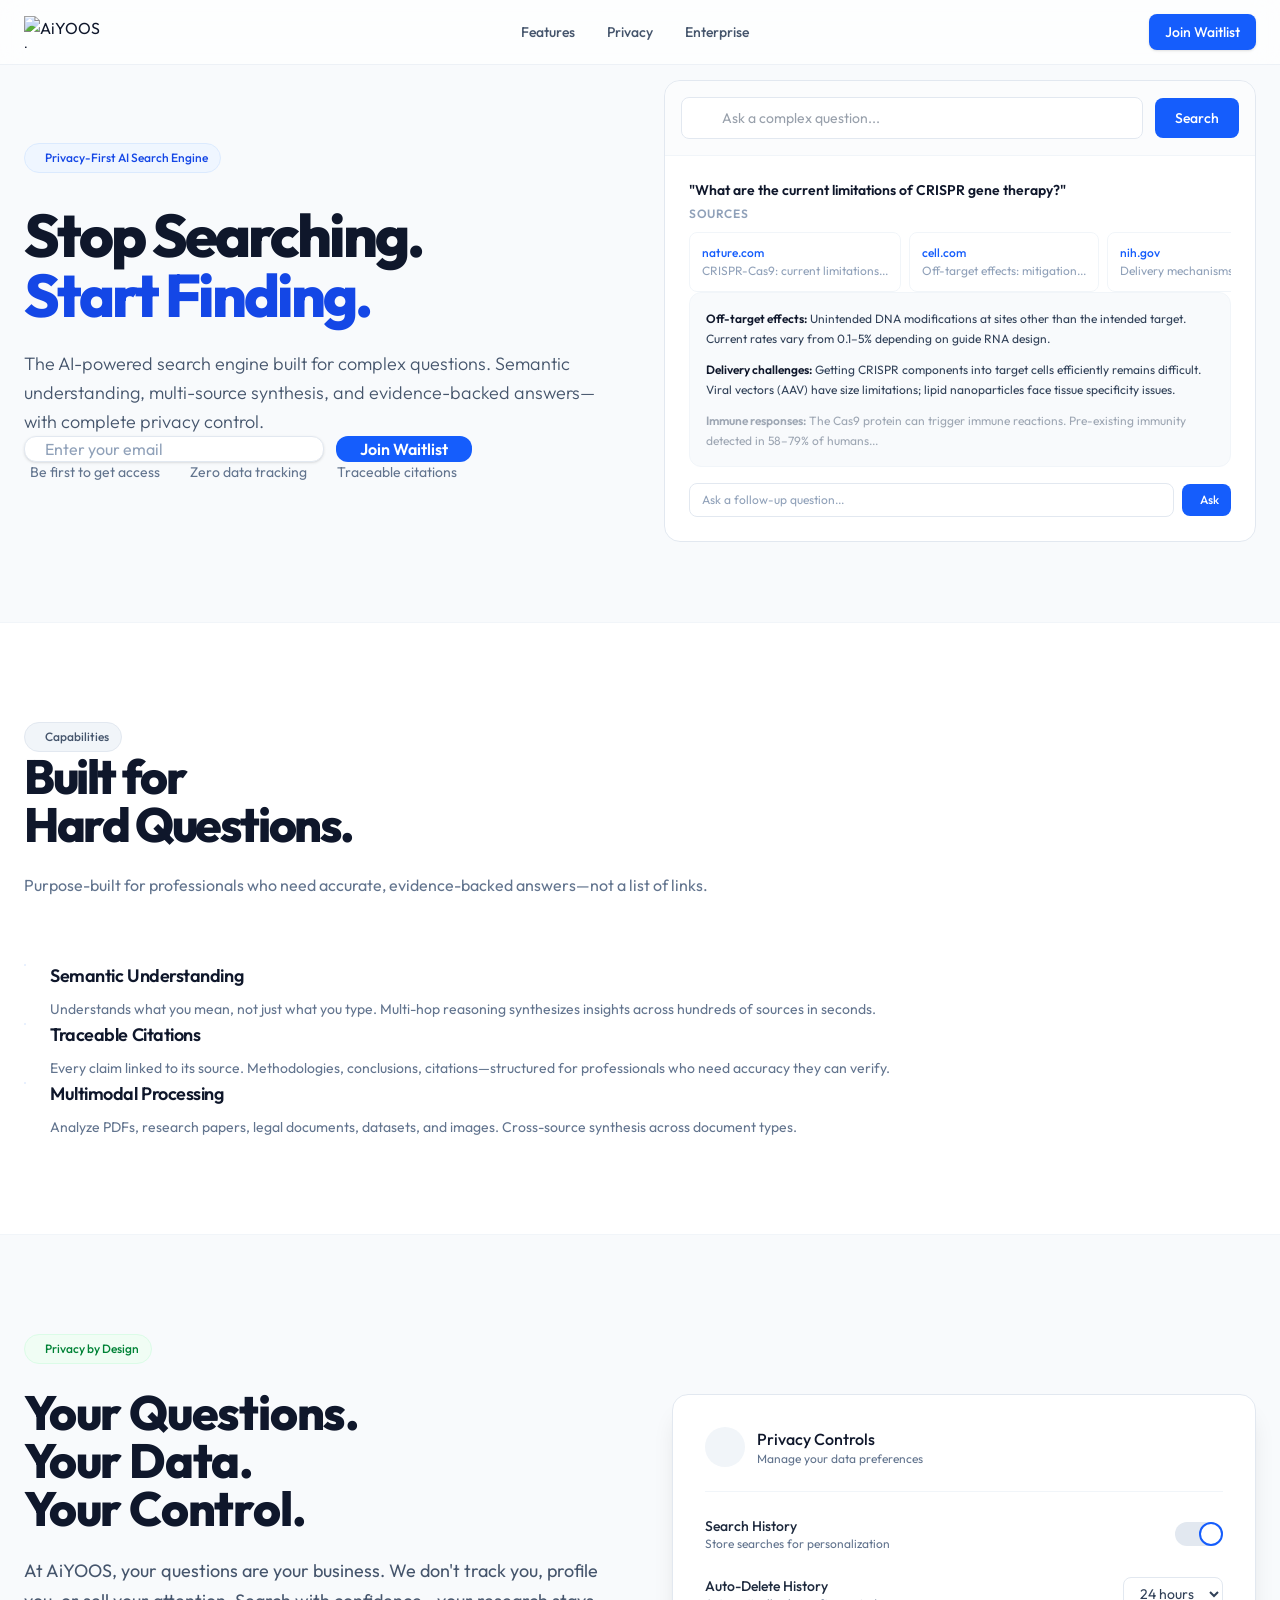
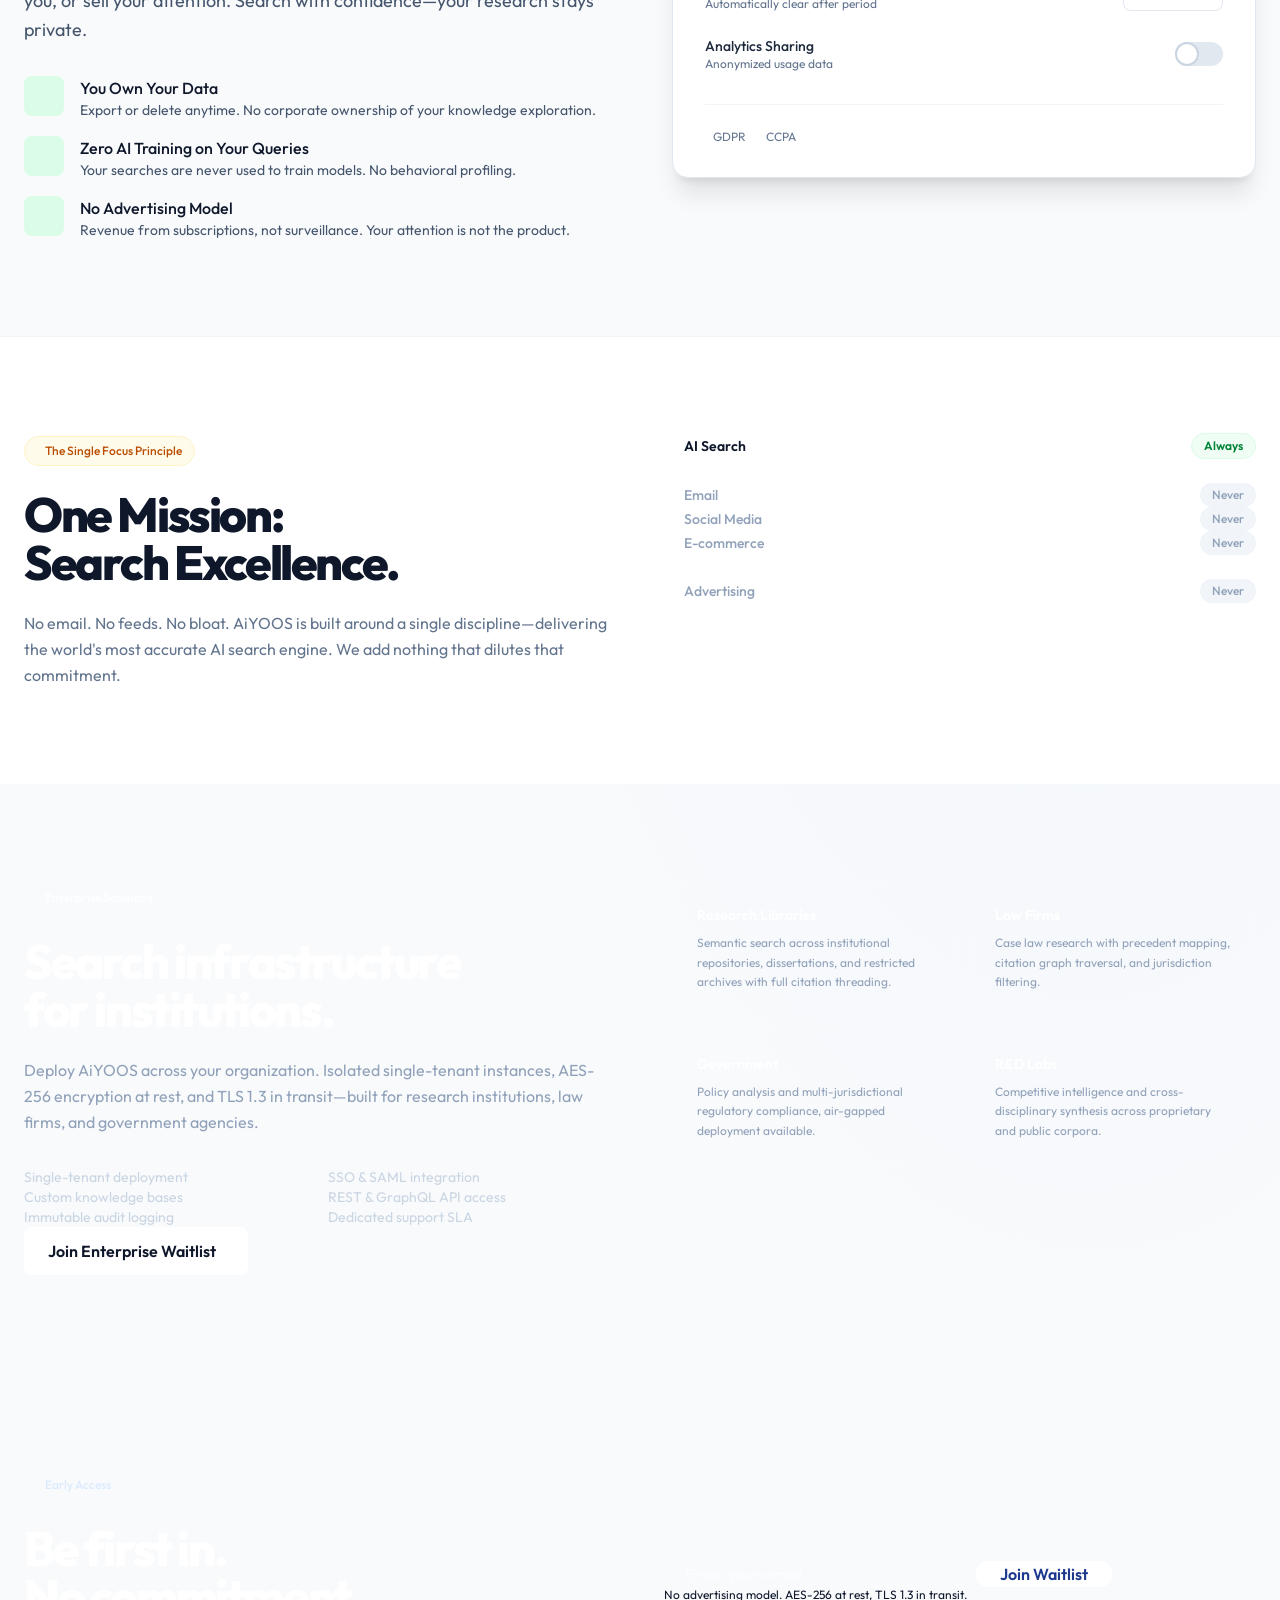
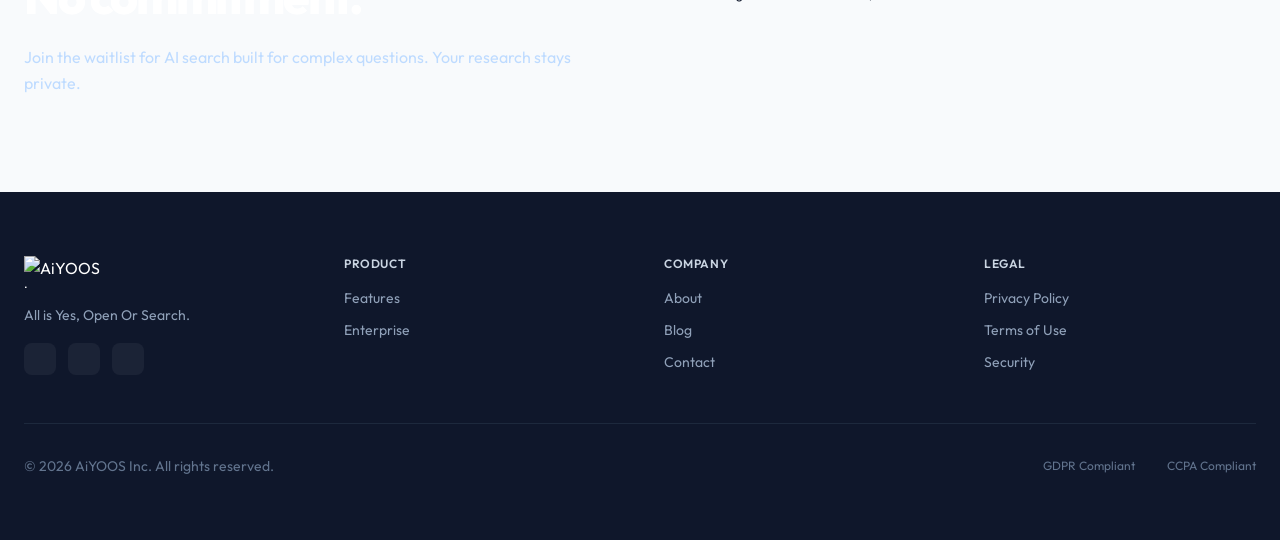
==== commit 39409d62: "Update index.html Just update the discord channel code invite" ====
--- a/index.html
+++ b/index.html
@@ -49,37 +49,17 @@
     <script src="https://code.iconify.design/iconify-icon/1.0.7/iconify-icon.min.js"></script>
     <link rel="preconnect" href="https://fonts.googleapis.com">
     <link rel="preconnect" href="https://fonts.gstatic.com" crossorigin="">
-    <link href="https://fonts.googleapis.com/css2?family=Inter:wght@300;400;500;600;700&family=Source+Serif+4:opsz,wght@8..60,400;8..60,500;8..60,600&display=swap" rel="stylesheet">
+    <link href="https://fonts.googleapis.com/css2?family=Outfit:wght@300;400;500;600;700;800;900&display=swap" rel="stylesheet">
     <style>
         :root {
-            --font-serif: 'Source Serif 4', serif;
-            --font-sans: 'Inter', sans-serif;
+            --font-sans: 'Outfit', sans-serif;
         }
         body {
             font-family: var(--font-sans);
-            background-color: #F8FAFC;
-            color: #0F172A;
-        }
-        .hero-section {
-            background-image: linear-gradient(to bottom, rgba(248, 250, 252, 0.8), rgba(248, 250, 252, 0.95)),
-                              url('https://images.unsplash.com/photo-1639322537228-f710d846310a?auto=format&fit=crop&q=80&w=2000');
-            background-size: cover;
-            background-position: center;
-            background-attachment: fixed;
         }
         .font-serif-display {
-            font-family: var(--font-serif);
-        }
-        /* Custom Scrollbar */
-        .custom-scroll::-webkit-scrollbar {
-            width: 4px;
-        }
-        .custom-scroll::-webkit-scrollbar-track {
-            background: transparent;
-        }
-        .custom-scroll::-webkit-scrollbar-thumb {
-            background: #CBD5E1;
-            border-radius: 2px;
+            font-family: var(--font-sans);
+            font-weight: 800;
         }
         /* Custom Selection */
         ::selection {
@@ -98,54 +78,21 @@
         .delay-100 { animation-delay: 0.1s; }
         .delay-200 { animation-delay: 0.2s; }
         .delay-300 { animation-delay: 0.3s; }
-        .delay-400 { animation-delay: 0.4s; }
-
-        /* Custom Toggle Switch */
-        .toggle-checkbox:checked {
-            right: 0;
-            border-color: #1E40AF;
-        }
-        .toggle-checkbox:checked + .toggle-label {
-            background-color: #1E40AF;
-        }
-
         /* Subtle Gradient Mesh */
         .mesh-bg {
             background-image:
-                radial-gradient(at 100% 0%, rgba(59, 130, 246, 0.08) 0px, transparent 50%),
-                radial-gradient(at 0% 100%, rgba(99, 102, 241, 0.06) 0px, transparent 50%);
-        }
-
-        /* Typing cursor animation */
-        .typing-cursor::after {
-            content: '|';
-            animation: blink 1s infinite;
-            color: #3B82F6;
-        }
-        @keyframes blink {
-            0%, 50% { opacity: 1; }
-            51%, 100% { opacity: 0; }
-        }
-
-        /* Gradient text */
-        .gradient-text {
-            background: linear-gradient(135deg, #1E40AF 0%, #3B82F6 50%, #1E40AF 100%);
-            -webkit-background-clip: text;
-            -webkit-text-fill-color: transparent;
-            background-clip: text;
-        }
-
-        /* Source card hover */
-        .source-card {
-            transition: all 0.2s ease;
-        }
-        .source-card:hover {
-            transform: translateY(-2px);
-            box-shadow: 0 4px 12px rgba(0,0,0,0.08);
+                radial-gradient(at 85% 8%, rgba(37, 99, 235, 0.05) 0px, transparent 55%);
+        }
+        /* Feature row hover */
+        .feature-row {
+            transition: transform 0.3s cubic-bezier(0.16, 1, 0.3, 1);
+        }
+        .feature-row:hover {
+            transform: translateX(6px);
         }
     </style>
 </head>
-<body class="antialiased min-h-screen flex flex-col mesh-bg overflow-x-hidden">
+<body class="antialiased min-h-screen flex flex-col mesh-bg overflow-x-hidden bg-slate-50 text-slate-900">
 
     <!-- Navigation -->
     <nav class="w-full border-b border-slate-200/60 bg-white/70 backdrop-blur-md fixed top-0 z-50">
@@ -169,136 +116,129 @@
     </nav>
 
     <!-- Hero Section -->
-    <main class="hero-section flex-grow pt-32 pb-20 px-6">
-        <div class="max-w-4xl mx-auto text-center mb-16">
-            <div class="fade-in-up inline-flex items-center gap-2 px-3 py-1.5 rounded-full bg-blue-50 border border-blue-100 text-blue-700 text-xs font-medium mb-8">
-                <iconify-icon icon="solar:shield-check-bold" width="14" aria-hidden="true"></iconify-icon>
-                <span>Privacy-First AI Search Engine</span>
-            </div>
-
-            <h1 class="fade-in-up delay-100 font-serif-display text-6xl md:text-7xl lg:text-8xl leading-tight text-slate-900 tracking-tighter mb-6">
-                Stop Searching.<br><span class="gradient-text">Start Finding.</span>
-            </h1>
-
-            <p class="fade-in-up delay-200 text-lg md:text-xl text-slate-600 max-w-2xl mx-auto leading-relaxed font-light">
-                The AI-powered search engine built for complex questions. Semantic understanding, multi-source synthesis, and evidence-backed answers—with complete privacy control.
-            </p>
-
-            <div class="fade-in-up delay-300 mt-10 flex flex-col sm:flex-row items-center justify-center gap-4">
-                <form class="waitlist-form w-full max-w-lg">
-                    <div class="flex flex-col sm:flex-row gap-3">
-                        <input type="email" name="email" placeholder="Enter your email" required class="flex-1 bg-white border border-slate-200 rounded-xl py-4 px-5 text-slate-900 placeholder:text-slate-400 focus:outline-none focus:ring-2 focus:ring-blue-500 focus:border-transparent shadow-lg shadow-slate-200/50 transition-all text-base">
-                        <button type="submit" class="bg-blue-600 text-white px-8 py-4 rounded-xl font-semibold hover:bg-blue-700 transition-colors shadow-lg shadow-blue-200/50 whitespace-nowrap">
-                            Join Waitlist
-                        </button>
-                    </div>
-                </form>
-            </div>
-
-            <div class="fade-in-up delay-400 mt-6 flex flex-wrap items-center justify-center gap-x-6 gap-y-2 text-sm text-slate-500">
-                <span class="flex items-center gap-1.5">
-                    <iconify-icon icon="solar:check-circle-bold" width="16" class="text-green-500" aria-hidden="true"></iconify-icon>
-                    Be first to get access
-                </span>
-                <span class="flex items-center gap-1.5">
-                    <iconify-icon icon="solar:check-circle-bold" width="16" class="text-green-500" aria-hidden="true"></iconify-icon>
-                    Zero data tracking
-                </span>
-                <span class="flex items-center gap-1.5">
-                    <iconify-icon icon="solar:check-circle-bold" width="16" class="text-green-500" aria-hidden="true"></iconify-icon>
-                    Traceable citations
-                </span>
-            </div>
-        </div>
-
-        <!-- UI Demo / Search Interface - Redesigned to match image2.png -->
-        <div class="fade-in-up delay-300 max-w-4xl mx-auto mt-16">
-            <div class="rounded-2xl border border-slate-200 bg-white shadow-2xl shadow-slate-200/40 overflow-hidden">
-
-                <!-- Search Bar -->
-                <div class="p-4 border-b border-slate-100 bg-slate-50/50">
-                    <div class="flex items-center gap-3">
-                        <div class="flex-1 relative">
-                            <div class="absolute inset-y-0 left-3 flex items-center pointer-events-none text-slate-400">
-                                <iconify-icon icon="solar:magnifer-linear" width="18" aria-hidden="true"></iconify-icon>
-                            </div>
-                            <input type="text" value="What are the current limitations of CRISPR gene therapy?" class="w-full bg-white border border-slate-200 rounded-lg py-2.5 pl-10 pr-4 text-sm text-slate-700 focus:outline-none focus:ring-2 focus:ring-blue-500 focus:border-transparent" readonly>
-                        </div>
-                        <button class="bg-blue-600 text-white px-5 py-2.5 rounded-lg text-sm font-medium hover:bg-blue-700 transition-colors">
-                            Search
-                        </button>
-                    </div>
-                </div>
-
-                <!-- Main Content Area -->
-                <div class="p-6 md:p-8">
-                    <!-- Query as Heading -->
-                    <h2 class="text-xl md:text-2xl font-semibold text-slate-900 mb-6">
-                        "What are the current limitations of CRISPR gene therapy?"
-                    </h2>
-
-                    <!-- Sources Row -->
-                    <div class="mb-6">
-                        <div class="flex items-center gap-2 mb-3">
-                            <span class="text-xs font-semibold text-slate-500 uppercase tracking-wider">Sources</span>
-                        </div>
-                        <div class="flex gap-3 overflow-x-auto pb-2">
-                            <!-- Source 1 -->
-                            <div class="flex-shrink-0 min-w-[180px] max-w-[200px] rounded-xl p-4 border border-slate-100">
-                                <p class="text-xs font-medium text-blue-600 mb-0.5 truncate">nature.com</p>
-                                <p class="text-xs text-slate-500 line-clamp-2">CRISPR-Cas9 gene therapy: current limitations and future...</p>
-                            </div>
-                            <!-- Source 2 -->
-                            <div class="flex-shrink-0 min-w-[180px] max-w-[200px] rounded-xl p-4 border border-slate-100">
-                                <p class="text-xs font-medium text-blue-600 mb-0.5 truncate">cell.com</p>
-                                <p class="text-xs text-slate-500 line-clamp-2">* Off-target effects: This review discusses mitigation...</p>
-                            </div>
-                            <!-- Source 3 -->
-                            <div class="flex-shrink-0 min-w-[180px] max-w-[200px] rounded-xl p-4 border border-slate-100">
-                                <p class="text-xs font-medium text-blue-600 mb-0.5 truncate">nih.gov</p>
-                                <p class="text-xs text-slate-500 line-clamp-2">By combining these two approaches, delivery mechanisms...</p>
-                            </div>
-                            <!-- More indicator -->
-                            <div class="flex-shrink-0 flex items-center text-slate-400">
-                                <iconify-icon icon="solar:menu-dots-bold" width="20" aria-hidden="true"></iconify-icon>
-                            </div>
-                        </div>
-                    </div>
-
-                    <!-- Answer Box -->
-                    <div class="bg-slate-50 rounded-xl p-6 border border-slate-100">
-                        <p class="text-slate-700 text-sm leading-relaxed mb-4">
-                            CRISPR-Cas9 gene therapy faces several key limitations that researchers are actively working to address. Here's a breakdown:
-                        </p>
-
-                        <ul class="space-y-4 mb-4">
-                            <li class="text-sm text-slate-700 leading-relaxed">
-                                <span class="font-semibold text-slate-900">Off-target effects:</span> This refers to unintended DNA modifications at sites other than the intended target. The CRISPR-Cas9 system can sometimes cut DNA at locations with similar sequences to the target, potentially causing harmful mutations. Current rates vary from 0.1-5% depending on guide RNA design and delivery method.
-                            </li>
-                            <li class="text-sm text-slate-700 leading-relaxed">
-                                <span class="font-semibold text-slate-900">Delivery challenges:</span> Getting CRISPR components into target cells efficiently remains difficult, particularly for in-vivo applications. Viral vectors (AAV) have size limitations, while lipid nanoparticles face issues with tissue specificity and immune responses.
-                            </li>
-                            <li class="text-sm text-slate-700 leading-relaxed">
-                                <span class="font-semibold text-slate-900">Immune responses:</span> The Cas9 protein, derived from bacteria, can trigger immune reactions in patients. Pre-existing immunity to common Cas9 variants (from S. pyogenes and S. aureus) has been detected in 58-79% of humans.
-                            </li>
-                        </ul>
-
-                        <p class="text-slate-700 text-sm leading-relaxed">
-                            By combining improved guide RNA design, novel delivery mechanisms, and next-generation editing tools like prime editing, researchers are making significant progress in overcoming these limitations. Prime editing (2023-24) has shown 90% reduction in off-target effects by using a nick-and-write mechanism rather than double-strand breaks.
-                        </p>
-                    </div>
-
-                    <!-- Follow-up Input -->
-                    <div class="mt-6">
-                        <div class="flex items-center gap-3">
-                            <input type="text" placeholder="Ask a follow-up question..." class="flex-1 bg-white border border-slate-200 rounded-lg py-2.5 px-4 text-sm text-slate-700 placeholder:text-slate-400 focus:outline-none focus:ring-2 focus:ring-blue-500 focus:border-transparent">
-                            <button class="bg-blue-600 text-white px-4 py-2.5 rounded-lg text-sm font-medium hover:bg-blue-700 transition-colors flex items-center gap-2">
-                                <iconify-icon icon="solar:chat-round-dots-bold" width="16" aria-hidden="true"></iconify-icon>
-                                Ask
-                            </button>
-                        </div>
-                    </div>
-                </div>
+    <main class="bg-slate-50 min-h-[100dvh] flex items-center pt-16">
+        <div class="max-w-7xl mx-auto px-6 w-full py-20">
+            <div class="grid grid-cols-1 lg:grid-cols-2 gap-12 xl:gap-20 items-center">
+
+                <!-- Left: Headline + CTA -->
+                <div>
+                    <div class="fade-in-up inline-flex items-center gap-2 px-3 py-1.5 rounded-full bg-blue-50 border border-blue-100 text-blue-700 text-xs font-medium mb-8">
+                        <iconify-icon icon="solar:shield-check-bold" width="14" aria-hidden="true"></iconify-icon>
+                        <span>Privacy-First AI Search Engine</span>
+                    </div>
+
+                    <h1 class="fade-in-up delay-100 font-serif-display text-5xl md:text-6xl xl:text-7xl leading-none text-slate-900 tracking-tighter mb-6">
+                        Stop Searching.<br><span class="text-blue-700">Start Finding.</span>
+                    </h1>
+
+                    <p class="fade-in-up delay-200 text-lg text-slate-600 max-w-[52ch] leading-relaxed font-light mb-10">
+                        The AI-powered search engine built for complex questions. Semantic understanding, multi-source synthesis, and evidence-backed answers—with complete privacy control.
+                    </p>
+
+                    <div class="fade-in-up delay-300 mb-5">
+                        <form class="waitlist-form">
+                            <div class="flex flex-col sm:flex-row gap-3 w-full max-w-md">
+                                <input type="email" name="email" placeholder="Enter your email" required class="flex-1 min-w-0 bg-white border border-slate-200 rounded-xl py-3.5 px-5 text-slate-900 placeholder:text-slate-400 focus:outline-none focus:ring-2 focus:ring-blue-500 focus:border-transparent shadow-sm transition-all text-base">
+                                <button type="submit" class="flex-shrink-0 bg-blue-600 text-white px-6 py-3.5 rounded-xl font-semibold hover:bg-blue-700 active:scale-[0.98] transition-all whitespace-nowrap">
+                                    Join Waitlist
+                                </button>
+                            </div>
+                        </form>
+                    </div>
+
+                    <div class="mt-5 flex flex-wrap items-center gap-x-6 gap-y-2 text-sm text-slate-500">
+                        <span class="fade-in-up flex items-center gap-1.5" style="animation-delay: 0.32s">
+                            <iconify-icon icon="solar:check-circle-bold" width="16" class="text-green-500" aria-hidden="true"></iconify-icon>
+                            Be first to get access
+                        </span>
+                        <span class="fade-in-up flex items-center gap-1.5" style="animation-delay: 0.44s">
+                            <iconify-icon icon="solar:check-circle-bold" width="16" class="text-green-500" aria-hidden="true"></iconify-icon>
+                            Zero data tracking
+                        </span>
+                        <span class="fade-in-up flex items-center gap-1.5" style="animation-delay: 0.56s">
+                            <iconify-icon icon="solar:check-circle-bold" width="16" class="text-green-500" aria-hidden="true"></iconify-icon>
+                            Traceable citations
+                        </span>
+                    </div>
+                </div>
+
+                <!-- Right: UI Demo -->
+                <div class="fade-in-up delay-200">
+                    <div class="rounded-2xl border border-slate-200 bg-white shadow-[0_20px_60px_-15px_rgba(0,0,0,0.1)] overflow-hidden">
+
+                        <!-- Search Bar -->
+                        <div class="p-4 border-b border-slate-100 bg-slate-50/50">
+                            <div class="flex items-center gap-3">
+                                <div class="flex-1 relative">
+                                    <div class="absolute inset-y-0 left-3 flex items-center pointer-events-none text-slate-400">
+                                        <iconify-icon icon="solar:magnifer-linear" width="18" aria-hidden="true"></iconify-icon>
+                                    </div>
+                                    <input type="text" id="demo-query-input" value="" placeholder="Ask a complex question..." class="w-full bg-white border border-slate-200 rounded-lg py-2.5 pl-10 pr-4 text-sm text-slate-700 focus:outline-none focus:ring-2 focus:ring-blue-500 focus:border-transparent" readonly>
+                                </div>
+                                <button class="bg-blue-600 text-white px-5 py-2.5 rounded-lg text-sm font-medium hover:bg-blue-700 transition-colors">
+                                    Search
+                                </button>
+                            </div>
+                        </div>
+
+                        <!-- Content -->
+                        <div class="p-6">
+                            <h2 class="text-sm font-semibold text-slate-900 mb-5 leading-snug">
+                                "What are the current limitations of CRISPR gene therapy?"
+                            </h2>
+
+                            <!-- Sources Row -->
+                            <div class="mb-5">
+                                <span class="text-xs font-semibold text-slate-400 uppercase tracking-wider">Sources</span>
+                                <div class="flex gap-2 mt-2 overflow-x-hidden">
+                                    <div class="flex-shrink-0 w-36 rounded-lg p-3 border border-slate-100">
+                                        <p class="text-xs font-medium text-blue-600 truncate">nature.com</p>
+                                        <p class="text-xs text-slate-400 mt-0.5 line-clamp-1">CRISPR-Cas9: current limitations...</p>
+                                    </div>
+                                    <div class="flex-shrink-0 w-36 rounded-lg p-3 border border-slate-100">
+                                        <p class="text-xs font-medium text-blue-600 truncate">cell.com</p>
+                                        <p class="text-xs text-slate-400 mt-0.5 line-clamp-1">Off-target effects: mitigation...</p>
+                                    </div>
+                                    <div class="flex-shrink-0 w-36 rounded-lg p-3 border border-slate-100">
+                                        <p class="text-xs font-medium text-blue-600 truncate">nih.gov</p>
+                                        <p class="text-xs text-slate-400 mt-0.5 line-clamp-1">Delivery mechanisms overview...</p>
+                                    </div>
+                                </div>
+                            </div>
+
+                            <!-- Answer Preview (faded) -->
+                            <div class="relative">
+                                <div class="bg-slate-50 rounded-xl p-4 border border-slate-100">
+                                    <ul class="space-y-3">
+                                        <li class="text-xs text-slate-700 leading-relaxed">
+                                            <span class="font-semibold text-slate-900">Off-target effects:</span> Unintended DNA modifications at sites other than the intended target. Current rates vary from 0.1–5% depending on guide RNA design.
+                                        </li>
+                                        <li class="text-xs text-slate-700 leading-relaxed">
+                                            <span class="font-semibold text-slate-900">Delivery challenges:</span> Getting CRISPR components into target cells efficiently remains difficult. Viral vectors (AAV) have size limitations; lipid nanoparticles face tissue specificity issues.
+                                        </li>
+                                        <li class="text-xs text-slate-600 leading-relaxed opacity-50">
+                                            <span class="font-semibold">Immune responses:</span> The Cas9 protein can trigger immune reactions. Pre-existing immunity detected in 58–79% of humans...
+                                        </li>
+                                    </ul>
+                                </div>
+                                <!-- Fade overlay -->
+                                <div class="absolute bottom-0 left-0 right-0 h-12 bg-gradient-to-t from-white to-transparent rounded-b-xl pointer-events-none"></div>
+                            </div>
+
+                            <!-- Follow-up Input -->
+                            <div class="mt-4">
+                                <div class="flex items-center gap-2">
+                                    <input type="text" placeholder="Ask a follow-up question..." class="flex-1 bg-white border border-slate-200 rounded-lg py-2 px-3 text-xs text-slate-700 placeholder:text-slate-400 focus:outline-none focus:ring-2 focus:ring-blue-500 focus:border-transparent">
+                                    <button class="bg-blue-600 text-white px-3 py-2 rounded-lg text-xs font-medium hover:bg-blue-700 transition-colors flex items-center gap-1.5">
+                                        <iconify-icon icon="solar:chat-round-dots-bold" width="14" aria-hidden="true"></iconify-icon>
+                                        Ask
+                                    </button>
+                                </div>
+                            </div>
+                        </div>
+                    </div>
+                </div>
+
             </div>
         </div>
     </main>
@@ -306,43 +246,64 @@
     <!-- Features Section -->
     <section id="features" class="py-24 bg-white border-t border-slate-100">
         <div class="max-w-7xl mx-auto px-6">
-            <div class="text-center mb-16">
-                <h2 class="font-serif-display text-4xl md:text-5xl text-slate-900 mb-4 tracking-tight">Built for Hard Questions</h2>
-                <p class="text-slate-600 max-w-2xl mx-auto">AiYOOS is purpose-built for professionals who need accurate, evidence-backed answers—not a list of links.</p>
-            </div>
-
-            <div class="grid grid-cols-1 md:grid-cols-3 gap-8">
-                <!-- Feature 1 -->
-                <div class="group p-8 rounded-2xl border border-slate-100 hover:border-blue-200 hover:bg-blue-50/30 transition-all duration-300">
-                    <div class="w-14 h-14 rounded-xl bg-blue-50 border border-blue-100 flex items-center justify-center mb-6 group-hover:bg-blue-600 transition-colors duration-300">
-                        <iconify-icon icon="ph:brain-bold" width="28" class="text-blue-600 group-hover:text-white transition-colors duration-300" aria-hidden="true"></iconify-icon>
-                    </div>
-                    <h3 class="font-semibold text-xl text-slate-900 mb-3">Semantic Understanding</h3>
-                    <p class="text-slate-600 text-sm leading-relaxed">
-                        Understands what you mean, not just what you type. Multi-hop reasoning synthesizes insights across hundreds of sources in seconds.
+            <div class="grid grid-cols-1 lg:grid-cols-[5fr_7fr] gap-16 items-start">
+
+                <!-- Left: Pinned label -->
+                <div class="lg:sticky lg:top-24">
+                    <div class="inline-flex items-center gap-2 px-3 py-1.5 rounded-full bg-slate-100 border border-slate-200 text-slate-600 text-xs font-medium mb-5">
+                        <iconify-icon icon="ph:stack-bold" width="14" aria-hidden="true"></iconify-icon>
+                        <span>Capabilities</span>
+                    </div>
+                    <h2 class="font-serif-display text-4xl md:text-5xl text-slate-900 tracking-tighter leading-none">
+                        Built for<br/>Hard Questions.
+                    </h2>
+                    <p class="text-slate-500 mt-6 text-base leading-relaxed max-w-[34ch]">
+                        Purpose-built for professionals who need accurate, evidence-backed answers—not a list of links.
                     </p>
                 </div>
 
-                <!-- Feature 2 -->
-                <div class="group p-8 rounded-2xl border border-slate-100 hover:border-blue-200 hover:bg-blue-50/30 transition-all duration-300">
-                    <div class="w-14 h-14 rounded-xl bg-blue-50 border border-blue-100 flex items-center justify-center mb-6 group-hover:bg-blue-600 transition-colors duration-300">
-                        <iconify-icon icon="solar:link-bold" width="28" class="text-blue-600 group-hover:text-white transition-colors duration-300" aria-hidden="true"></iconify-icon>
-                    </div>
-                    <h3 class="font-semibold text-xl text-slate-900 mb-3">Traceable Citations</h3>
-                    <p class="text-slate-600 text-sm leading-relaxed">
-                        Every claim linked to its source. Methodologies, conclusions, citations—structured for professionals who need accuracy they can verify.
-                    </p>
-                </div>
-
-                <!-- Feature 3 -->
-                <div class="group p-8 rounded-2xl border border-slate-100 hover:border-blue-200 hover:bg-blue-50/30 transition-all duration-300">
-                    <div class="w-14 h-14 rounded-xl bg-blue-50 border border-blue-100 flex items-center justify-center mb-6 group-hover:bg-blue-600 transition-colors duration-300">
-                        <iconify-icon icon="solar:documents-bold" width="28" class="text-blue-600 group-hover:text-white transition-colors duration-300" aria-hidden="true"></iconify-icon>
-                    </div>
-                    <h3 class="font-semibold text-xl text-slate-900 mb-3">Multimodal Processing</h3>
-                    <p class="text-slate-600 text-sm leading-relaxed">
-                        Analyze PDFs, research papers, legal documents, datasets, and images. Cross-source synthesis across document types.
-                    </p>
+                <!-- Right: Feature rows — top-padded to align with H2, not pill -->
+                <div class="divide-y divide-slate-100 lg:pt-11">
+
+                    <!-- Feature 1 -->
+                    <div class="feature-row py-10 flex items-start gap-6">
+                        <div class="w-11 h-11 rounded-xl bg-blue-50 border border-blue-100 flex items-center justify-center flex-shrink-0 mt-0.5">
+                            <iconify-icon icon="ph:brain-bold" width="22" class="text-blue-600" aria-hidden="true"></iconify-icon>
+                        </div>
+                        <div>
+                            <h3 class="font-semibold text-lg text-slate-900 mb-2 tracking-tight">Semantic Understanding</h3>
+                            <p class="text-slate-500 text-sm leading-relaxed max-w-[52ch]">
+                                Understands what you mean, not just what you type. Multi-hop reasoning synthesizes insights across hundreds of sources in seconds.
+                            </p>
+                        </div>
+                    </div>
+
+                    <!-- Feature 2 -->
+                    <div class="feature-row py-10 flex items-start gap-6">
+                        <div class="w-11 h-11 rounded-xl bg-blue-50 border border-blue-100 flex items-center justify-center flex-shrink-0 mt-0.5">
+                            <iconify-icon icon="solar:link-bold" width="22" class="text-blue-600" aria-hidden="true"></iconify-icon>
+                        </div>
+                        <div>
+                            <h3 class="font-semibold text-lg text-slate-900 mb-2 tracking-tight">Traceable Citations</h3>
+                            <p class="text-slate-500 text-sm leading-relaxed max-w-[52ch]">
+                                Every claim linked to its source. Methodologies, conclusions, citations—structured for professionals who need accuracy they can verify.
+                            </p>
+                        </div>
+                    </div>
+
+                    <!-- Feature 3 -->
+                    <div class="feature-row py-10 flex items-start gap-6">
+                        <div class="w-11 h-11 rounded-xl bg-blue-50 border border-blue-100 flex items-center justify-center flex-shrink-0 mt-0.5">
+                            <iconify-icon icon="solar:documents-bold" width="22" class="text-blue-600" aria-hidden="true"></iconify-icon>
+                        </div>
+                        <div>
+                            <h3 class="font-semibold text-lg text-slate-900 mb-2 tracking-tight">Multimodal Processing</h3>
+                            <p class="text-slate-500 text-sm leading-relaxed max-w-[52ch]">
+                                Analyze PDFs, research papers, legal documents, datasets, and images. Cross-source synthesis across document types.
+                            </p>
+                        </div>
+                    </div>
+
                 </div>
             </div>
         </div>
@@ -462,134 +423,186 @@
 
     <!-- Focus Section -->
     <section class="py-24 bg-white border-t border-slate-100">
-        <div class="max-w-4xl mx-auto px-6 text-center">
-            <div class="inline-flex items-center gap-2 px-3 py-1.5 rounded-full bg-amber-50 border border-amber-100 text-amber-700 text-xs font-medium mb-6">
-                <iconify-icon icon="solar:target-bold" width="14" aria-hidden="true"></iconify-icon>
-                <span>The Single Focus Principle</span>
-            </div>
-            <h2 class="font-serif-display text-4xl md:text-5xl text-slate-900 mb-6 tracking-tight">
-                One Mission: Search Excellence.
-            </h2>
-            <p class="text-slate-600 text-lg leading-relaxed mb-12 max-w-2xl mx-auto">
-                No email. No feeds. No bloat. AiYOOS is built around a single discipline—delivering the world's most accurate AI search engine. We add nothing that dilutes that commitment.
-            </p>
-
-            <div class="grid grid-cols-2 md:grid-cols-4 gap-6">
-                <div class="p-6 rounded-xl bg-slate-50 border border-slate-100">
-                    <iconify-icon icon="solar:magnifer-bold" width="32" class="text-blue-600 mb-3" aria-hidden="true"></iconify-icon>
-                    <p class="text-sm font-medium text-slate-800">AI Search</p>
-                    <p class="text-xs text-green-600 mt-1">Always</p>
-                </div>
-                <div class="p-6 rounded-xl bg-slate-50 border border-slate-100">
-                    <iconify-icon icon="solar:mailbox-bold" width="32" class="text-slate-300 mb-3" aria-hidden="true"></iconify-icon>
-                    <p class="text-sm font-medium text-slate-400">Email</p>
-                    <p class="text-xs text-red-500 mt-1">Never</p>
-                </div>
-                <div class="p-6 rounded-xl bg-slate-50 border border-slate-100">
-                    <iconify-icon icon="solar:users-group-rounded-bold" width="32" class="text-slate-300 mb-3" aria-hidden="true"></iconify-icon>
-                    <p class="text-sm font-medium text-slate-400">Social</p>
-                    <p class="text-xs text-red-500 mt-1">Never</p>
-                </div>
-                <div class="p-6 rounded-xl bg-slate-50 border border-slate-100">
-                    <iconify-icon icon="solar:shop-2-bold" width="32" class="text-slate-300 mb-3" aria-hidden="true"></iconify-icon>
-                    <p class="text-sm font-medium text-slate-400">E-commerce</p>
-                    <p class="text-xs text-red-500 mt-1">Never</p>
+        <div class="max-w-7xl mx-auto px-6">
+            <div class="grid grid-cols-1 lg:grid-cols-2 gap-16 items-start">
+
+<!-- Left: Principle statement -->
+<div>
+    <div class="inline-flex items-center gap-2 px-3 py-1.5 rounded-full bg-amber-50 border border-amber-100 text-amber-700 text-xs font-medium mb-6">
+        <iconify-icon icon="solar:target-bold" width="14" aria-hidden="true"></iconify-icon>
+        <span>The Single Focus Principle</span>
+    </div>
+    <h2 class="font-serif-display text-4xl md:text-5xl text-slate-900 tracking-tighter leading-none mb-6">
+        One Mission:<br/>Search Excellence.
+    </h2>
+    <p class="text-slate-500 text-base leading-relaxed max-w-[46ch]">
+        No email. No feeds. No bloat. AiYOOS is built around a single discipline—delivering the world's most accurate AI search engine. We add nothing that dilutes that commitment.
+    </p>
+</div>
+
+                <!-- Right: Commitment rows -->
+                <div class="divide-y divide-slate-100">
+
+                    <div class="pt-0 pb-6 flex items-center justify-between">
+                        <div class="flex items-center gap-3">
+                            <iconify-icon icon="solar:magnifer-bold" width="18" class="text-blue-600" aria-hidden="true"></iconify-icon>
+                            <span class="text-sm font-semibold text-slate-900">AI Search</span>
+                        </div>
+                        <span class="text-xs font-semibold text-green-700 bg-green-50 border border-green-100 px-3 py-1 rounded-full">Always</span>
+                    </div>
+
+                    <div class="py-6 flex items-center justify-between">
+                        <div class="flex items-center gap-3">
+                            <iconify-icon icon="solar:mailbox-bold" width="18" class="text-slate-300" aria-hidden="true"></iconify-icon>
+                            <span class="text-sm font-medium text-slate-400">Email</span>
+                        </div>
+                        <span class="text-xs font-medium text-slate-400 bg-slate-100 px-3 py-1 rounded-full">Never</span>
+                    </div>
+
+                    <div class="py-6 flex items-center justify-between">
+                        <div class="flex items-center gap-3">
+                            <iconify-icon icon="solar:users-group-rounded-bold" width="18" class="text-slate-300" aria-hidden="true"></iconify-icon>
+                            <span class="text-sm font-medium text-slate-400">Social Media</span>
+                        </div>
+                        <span class="text-xs font-medium text-slate-400 bg-slate-100 px-3 py-1 rounded-full">Never</span>
+                    </div>
+
+                    <div class="py-6 flex items-center justify-between">
+                        <div class="flex items-center gap-3">
+                            <iconify-icon icon="solar:shop-2-bold" width="18" class="text-slate-300" aria-hidden="true"></iconify-icon>
+                            <span class="text-sm font-medium text-slate-400">E-commerce</span>
+                        </div>
+                        <span class="text-xs font-medium text-slate-400 bg-slate-100 px-3 py-1 rounded-full">Never</span>
+                    </div>
+
+                    <div class="pt-6 pb-0 flex items-center justify-between">
+                        <div class="flex items-center gap-3">
+                            <iconify-icon icon="solar:target-bold" width="18" class="text-slate-300" aria-hidden="true"></iconify-icon>
+                            <span class="text-sm font-medium text-slate-400">Advertising</span>
+                        </div>
+                        <span class="text-xs font-medium text-slate-400 bg-slate-100 px-3 py-1 rounded-full">Never</span>
+                    </div>
+
                 </div>
             </div>
         </div>
     </section>
 
     <!-- Enterprise Section -->
-    <section id="enterprise" class="py-24 bg-gradient-to-b from-slate-900 to-slate-800 text-white">
+    <section id="enterprise" class="py-24 bg-slate-950 text-white">
         <div class="max-w-7xl mx-auto px-6">
-            <div class="grid grid-cols-1 lg:grid-cols-2 gap-16 items-center">
+            <div class="grid grid-cols-1 lg:grid-cols-2 gap-16 items-start">
+
+                <!-- Left: Copy -->
                 <div>
-                    <div class="inline-flex items-center gap-2 px-3 py-1.5 rounded-full bg-white/10 border border-white/20 text-white/90 text-xs font-medium mb-6">
+                    <div class="inline-flex items-center gap-2 px-3 py-1.5 rounded-full bg-white/10 border border-white/20 text-white/80 text-xs font-medium mb-6">
                         <iconify-icon icon="solar:buildings-3-bold" width="14" aria-hidden="true"></iconify-icon>
                         <span>Enterprise Solutions</span>
                     </div>
-                    <h2 class="font-serif-display text-4xl md:text-5xl text-white mb-6 tracking-tight">
-                        Search infrastructure for institutions.
+                    <h2 class="font-serif-display text-4xl md:text-5xl text-white tracking-tighter leading-none mb-6">
+                        Search infrastructure<br/>for institutions.
                     </h2>
-                    <p class="text-slate-300 text-lg leading-relaxed mb-8">
-                        Deploy AiYOOS across your organization. Isolated instances, custom integrations, and enterprise-grade security for research institutions, law firms, and government agencies.
+                    <p class="text-slate-400 text-base leading-relaxed mb-8">
+                        Deploy AiYOOS across your organization. Isolated single-tenant instances, AES-256 encryption at rest, and TLS 1.3 in transit—built for research institutions, law firms, and government agencies.
                     </p>
 
-                    <div class="grid grid-cols-2 gap-4 mb-8">
-                        <div class="flex items-center gap-3">
-                            <iconify-icon icon="solar:check-circle-bold" width="20" class="text-blue-400" aria-hidden="true"></iconify-icon>
+                    <div class="grid grid-cols-2 gap-x-6 gap-y-3 mb-10">
+                        <div class="flex items-center gap-2.5">
+                            <iconify-icon icon="solar:check-circle-bold" width="16" class="text-blue-400 flex-shrink-0" aria-hidden="true"></iconify-icon>
                             <span class="text-slate-300 text-sm">Single-tenant deployment</span>
                         </div>
-                        <div class="flex items-center gap-3">
-                            <iconify-icon icon="solar:check-circle-bold" width="20" class="text-blue-400" aria-hidden="true"></iconify-icon>
-                            <span class="text-slate-300 text-sm">SSO integration</span>
-                        </div>
-                        <div class="flex items-center gap-3">
-                            <iconify-icon icon="solar:check-circle-bold" width="20" class="text-blue-400" aria-hidden="true"></iconify-icon>
+                        <div class="flex items-center gap-2.5">
+                            <iconify-icon icon="solar:check-circle-bold" width="16" class="text-blue-400 flex-shrink-0" aria-hidden="true"></iconify-icon>
+                            <span class="text-slate-300 text-sm">SSO &amp; SAML integration</span>
+                        </div>
+                        <div class="flex items-center gap-2.5">
+                            <iconify-icon icon="solar:check-circle-bold" width="16" class="text-blue-400 flex-shrink-0" aria-hidden="true"></iconify-icon>
                             <span class="text-slate-300 text-sm">Custom knowledge bases</span>
                         </div>
-                        <div class="flex items-center gap-3">
-                            <iconify-icon icon="solar:check-circle-bold" width="20" class="text-blue-400" aria-hidden="true"></iconify-icon>
-                            <span class="text-slate-300 text-sm">API access</span>
-                        </div>
-                        <div class="flex items-center gap-3">
-                            <iconify-icon icon="solar:check-circle-bold" width="20" class="text-blue-400" aria-hidden="true"></iconify-icon>
-                            <span class="text-slate-300 text-sm">Audit logging</span>
-                        </div>
-                        <div class="flex items-center gap-3">
-                            <iconify-icon icon="solar:check-circle-bold" width="20" class="text-blue-400" aria-hidden="true"></iconify-icon>
-                            <span class="text-slate-300 text-sm">Priority support</span>
-                        </div>
-                    </div>
-
-                    <a href="#waitlist" class="inline-flex items-center gap-2 bg-white text-slate-900 px-6 py-3 rounded-lg font-medium hover:bg-slate-100 transition-colors">
+                        <div class="flex items-center gap-2.5">
+                            <iconify-icon icon="solar:check-circle-bold" width="16" class="text-blue-400 flex-shrink-0" aria-hidden="true"></iconify-icon>
+                            <span class="text-slate-300 text-sm">REST &amp; GraphQL API access</span>
+                        </div>
+                        <div class="flex items-center gap-2.5">
+                            <iconify-icon icon="solar:check-circle-bold" width="16" class="text-blue-400 flex-shrink-0" aria-hidden="true"></iconify-icon>
+                            <span class="text-slate-300 text-sm">Immutable audit logging</span>
+                        </div>
+                        <div class="flex items-center gap-2.5">
+                            <iconify-icon icon="solar:check-circle-bold" width="16" class="text-blue-400 flex-shrink-0" aria-hidden="true"></iconify-icon>
+                            <span class="text-slate-300 text-sm">Dedicated support SLA</span>
+                        </div>
+                    </div>
+
+                    <a href="#waitlist" class="inline-flex items-center gap-2 bg-white text-slate-900 px-6 py-3 rounded-lg font-semibold hover:bg-slate-100 active:scale-[0.98] transition-all">
                         Join Enterprise Waitlist
-                        <iconify-icon icon="solar:arrow-right-linear" width="18" aria-hidden="true"></iconify-icon>
+                        <iconify-icon icon="solar:arrow-right-linear" width="16" aria-hidden="true"></iconify-icon>
                     </a>
                 </div>
 
-                <div class="grid grid-cols-2 gap-4">
-                    <div class="p-6 rounded-2xl bg-white/5 border border-white/10 backdrop-blur">
-                        <iconify-icon icon="solar:library-bold" width="32" class="text-blue-400 mb-4" aria-hidden="true"></iconify-icon>
-                        <h4 class="font-medium text-white mb-2">Research Libraries</h4>
-                        <p class="text-slate-400 text-sm">Semantic search across institutional repositories, theses, and archives.</p>
-                    </div>
-                    <div class="p-6 rounded-2xl bg-white/5 border border-white/10 backdrop-blur">
-                        <iconify-icon icon="solar:scale-bold" width="32" class="text-blue-400 mb-4" aria-hidden="true"></iconify-icon>
-                        <h4 class="font-medium text-white mb-2">Law Firms</h4>
-                        <p class="text-slate-400 text-sm">Case law research with precedent mapping and citation tracking.</p>
-                    </div>
-                    <div class="p-6 rounded-2xl bg-white/5 border border-white/10 backdrop-blur">
-                        <iconify-icon icon="solar:buildings-bold" width="32" class="text-blue-400 mb-4" aria-hidden="true"></iconify-icon>
-                        <h4 class="font-medium text-white mb-2">Government</h4>
-                        <p class="text-slate-400 text-sm">Policy analysis and regulatory compliance across jurisdictions.</p>
-                    </div>
-                    <div class="p-6 rounded-2xl bg-white/5 border border-white/10 backdrop-blur">
-                        <iconify-icon icon="solar:test-tube-bold" width="32" class="text-blue-400 mb-4" aria-hidden="true"></iconify-icon>
-                        <h4 class="font-medium text-white mb-2">R&D Labs</h4>
-                        <p class="text-slate-400 text-sm">Competitive intelligence and cross-disciplinary research synthesis.</p>
-                    </div>
-                </div>
+                <!-- Right: Use-case tiles -->
+                <div class="grid grid-cols-2 gap-3">
+                    <div class="p-6 rounded-2xl bg-white/5 border border-white/10 shadow-[inset_0_1px_0_rgba(255,255,255,0.08)] backdrop-blur-sm">
+                        <iconify-icon icon="solar:library-bold" width="20" class="text-blue-400 mb-4" aria-hidden="true"></iconify-icon>
+                        <h4 class="font-semibold text-white text-sm mb-2">Research Libraries</h4>
+                        <p class="text-slate-400 text-xs leading-relaxed">Semantic search across institutional repositories, dissertations, and restricted archives with full citation threading.</p>
+                    </div>
+                    <div class="p-6 rounded-2xl bg-white/5 border border-white/10 shadow-[inset_0_1px_0_rgba(255,255,255,0.08)] backdrop-blur-sm">
+                        <iconify-icon icon="solar:scale-bold" width="20" class="text-blue-400 mb-4" aria-hidden="true"></iconify-icon>
+                        <h4 class="font-semibold text-white text-sm mb-2">Law Firms</h4>
+                        <p class="text-slate-400 text-xs leading-relaxed">Case law research with precedent mapping, citation graph traversal, and jurisdiction filtering.</p>
+                    </div>
+                    <div class="p-6 rounded-2xl bg-white/5 border border-white/10 shadow-[inset_0_1px_0_rgba(255,255,255,0.08)] backdrop-blur-sm">
+                        <iconify-icon icon="solar:buildings-bold" width="20" class="text-blue-400 mb-4" aria-hidden="true"></iconify-icon>
+                        <h4 class="font-semibold text-white text-sm mb-2">Government</h4>
+                        <p class="text-slate-400 text-xs leading-relaxed">Policy analysis and multi-jurisdictional regulatory compliance, air-gapped deployment available.</p>
+                    </div>
+                    <div class="p-6 rounded-2xl bg-white/5 border border-white/10 shadow-[inset_0_1px_0_rgba(255,255,255,0.08)] backdrop-blur-sm">
+                        <iconify-icon icon="solar:test-tube-bold" width="20" class="text-blue-400 mb-4" aria-hidden="true"></iconify-icon>
+                        <h4 class="font-semibold text-white text-sm mb-2">R&amp;D Labs</h4>
+                        <p class="text-slate-400 text-xs leading-relaxed">Competitive intelligence and cross-disciplinary synthesis across proprietary and public corpora.</p>
+                    </div>
+                </div>
+
             </div>
         </div>
     </section>
 
     <!-- CTA Section -->
-    <section id="waitlist" class="py-20 bg-blue-600">
-        <div class="max-w-3xl mx-auto px-6 text-center">
-            <h2 class="font-serif-display text-4xl md:text-5xl text-white mb-6 tracking-tight">Join the Waitlist</h2>
-            <p class="text-blue-100 mb-8 text-lg">Be among the first to experience AI search built for complex questions. No commitment required.</p>
-
-            <form class="waitlist-form max-w-md mx-auto">
-                <div class="flex flex-col sm:flex-row gap-2">
-                    <input type="email" name="email" placeholder="Enter your email" required class="flex-1 bg-white/10 border border-white/20 rounded-lg px-4 py-3 text-white placeholder:text-white/60 focus:outline-none focus:ring-2 focus:ring-white/50 backdrop-blur">
-                    <button type="submit" class="bg-white text-blue-600 px-6 py-3 rounded-lg font-medium hover:bg-blue-50 transition-colors whitespace-nowrap">
-                        Join Waitlist
-                    </button>
-                </div>
-            </form>
-
-            <p class="text-blue-200 text-xs mt-4">Be first to get early access. Your data stays private.</p>
+    <section id="waitlist" class="py-24 bg-blue-800 relative overflow-hidden">
+        <!-- Subtle lighter radial for depth -->
+        <div class="absolute inset-0 pointer-events-none" style="background-image: radial-gradient(at 90% 10%, rgba(255, 255, 255, 0.06) 0px, transparent 55%);"></div>
+
+        <div class="max-w-7xl mx-auto px-6 relative">
+            <div class="grid grid-cols-1 lg:grid-cols-2 gap-12 items-center">
+
+                <!-- Left: Headline -->
+                <div>
+                    <div class="inline-flex items-center gap-2 px-3 py-1.5 rounded-full bg-white/10 border border-white/20 text-blue-100 text-xs font-medium mb-6">
+                        <iconify-icon icon="solar:hourglass-bold" width="14" aria-hidden="true"></iconify-icon>
+                        <span>Early Access</span>
+                    </div>
+                    <h2 class="font-serif-display text-4xl md:text-5xl text-white tracking-tighter leading-none mb-6">
+                        Be first in.<br/>No commitment.
+                    </h2>
+                    <p class="text-blue-200 text-base leading-relaxed">
+                        Join the waitlist for AI search built for complex questions. Your research stays private.
+                    </p>
+                </div>
+
+                <!-- Right: Form — matches Hero layout (sm:flex-row) -->
+                <div class="lg:flex lg:flex-col lg:items-end">
+                    <form class="waitlist-form w-full max-w-md">
+                        <div class="flex flex-col sm:flex-row gap-3">
+                            <input type="email" name="email" placeholder="Enter your email" required class="flex-1 min-w-0 bg-white/10 border border-white/20 rounded-xl px-5 py-3.5 text-white placeholder:text-blue-300 focus:outline-none focus:ring-2 focus:ring-white/40 transition-all">
+                            <button type="submit" class="flex-shrink-0 bg-white text-blue-900 px-6 py-3.5 rounded-xl font-semibold hover:bg-blue-50 active:scale-[0.98] transition-all whitespace-nowrap">
+                                Join Waitlist
+                            </button>
+                        </div>
+                    </form>
+                    <p class="text-blue-300/60 text-xs mt-3 max-w-md w-full">No advertising model. AES-256 at rest, TLS 1.3 in transit.</p>
+                </div>
+
+            </div>
         </div>
     </section>
 
@@ -602,8 +615,7 @@
                         <img src="logo_dark.png" width="96" height="32" alt="AiYOOS logo" />
                     </div>
                     <p class="text-slate-400 text-sm leading-relaxed mb-4">
-                        All is Yes, Open Or Search.<br/>
-                        Searching just became easier
+                        All is Yes, Open Or Search.
                     </p>
                     <div class="flex gap-3">
                         <a href="https://x.com/AiYOOSSearch" target="_blank" rel="noopener noreferrer" class="w-8 h-8 rounded-lg bg-white/5 flex items-center justify-center hover:bg-white/10 transition-colors" aria-label="AiYOOS on X (Twitter)">
@@ -612,7 +624,7 @@
                         <a href="https://www.linkedin.com/company/aiyoos" target="_blank" rel="noopener noreferrer" class="w-8 h-8 rounded-lg bg-white/5 flex items-center justify-center hover:bg-white/10 transition-colors" aria-label="AiYOOS on LinkedIn">
                             <iconify-icon icon="mdi:linkedin" width="16" class="text-slate-400" aria-hidden="true"></iconify-icon>
                         </a>
-                        <a href="https://discord.gg/EHbt3EFw" target="_blank" rel="noopener noreferrer" class="w-8 h-8 rounded-lg bg-white/5 flex items-center justify-center hover:bg-white/10 transition-colors" aria-label="AiYOOS on Discord">
+                        <a href="https://discord.gg/Qxn3DGhe" target="_blank" rel="noopener noreferrer" class="w-8 h-8 rounded-lg bg-white/5 flex items-center justify-center hover:bg-white/10 transition-colors" aria-label="AiYOOS on Discord">
                             <iconify-icon icon="prime:discord" width="16" class="text-slate-400" aria-hidden="true"></iconify-icon>
                         </a>
                     </div>
@@ -710,5 +722,6 @@
             }
         });
     </script>
+    <script src="./typewriter.js" defer></script>
 </body>
 </html>
